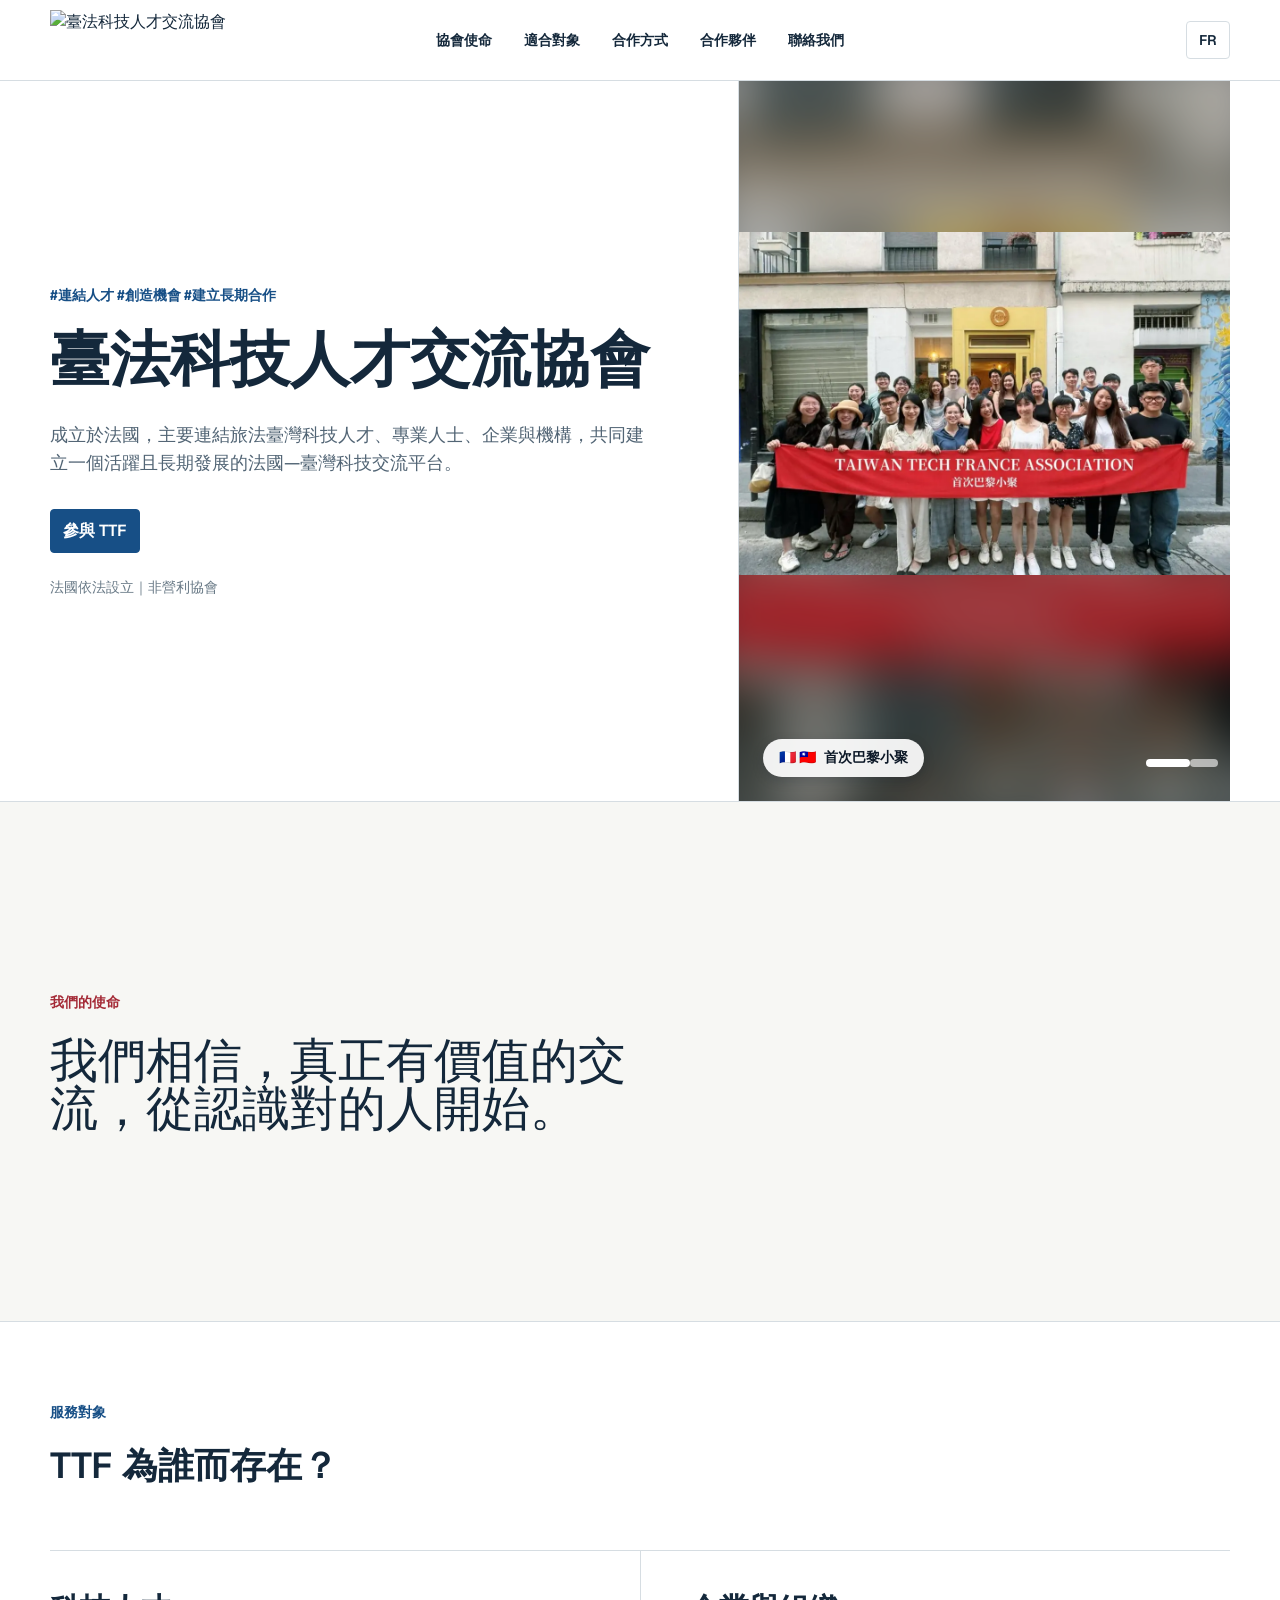
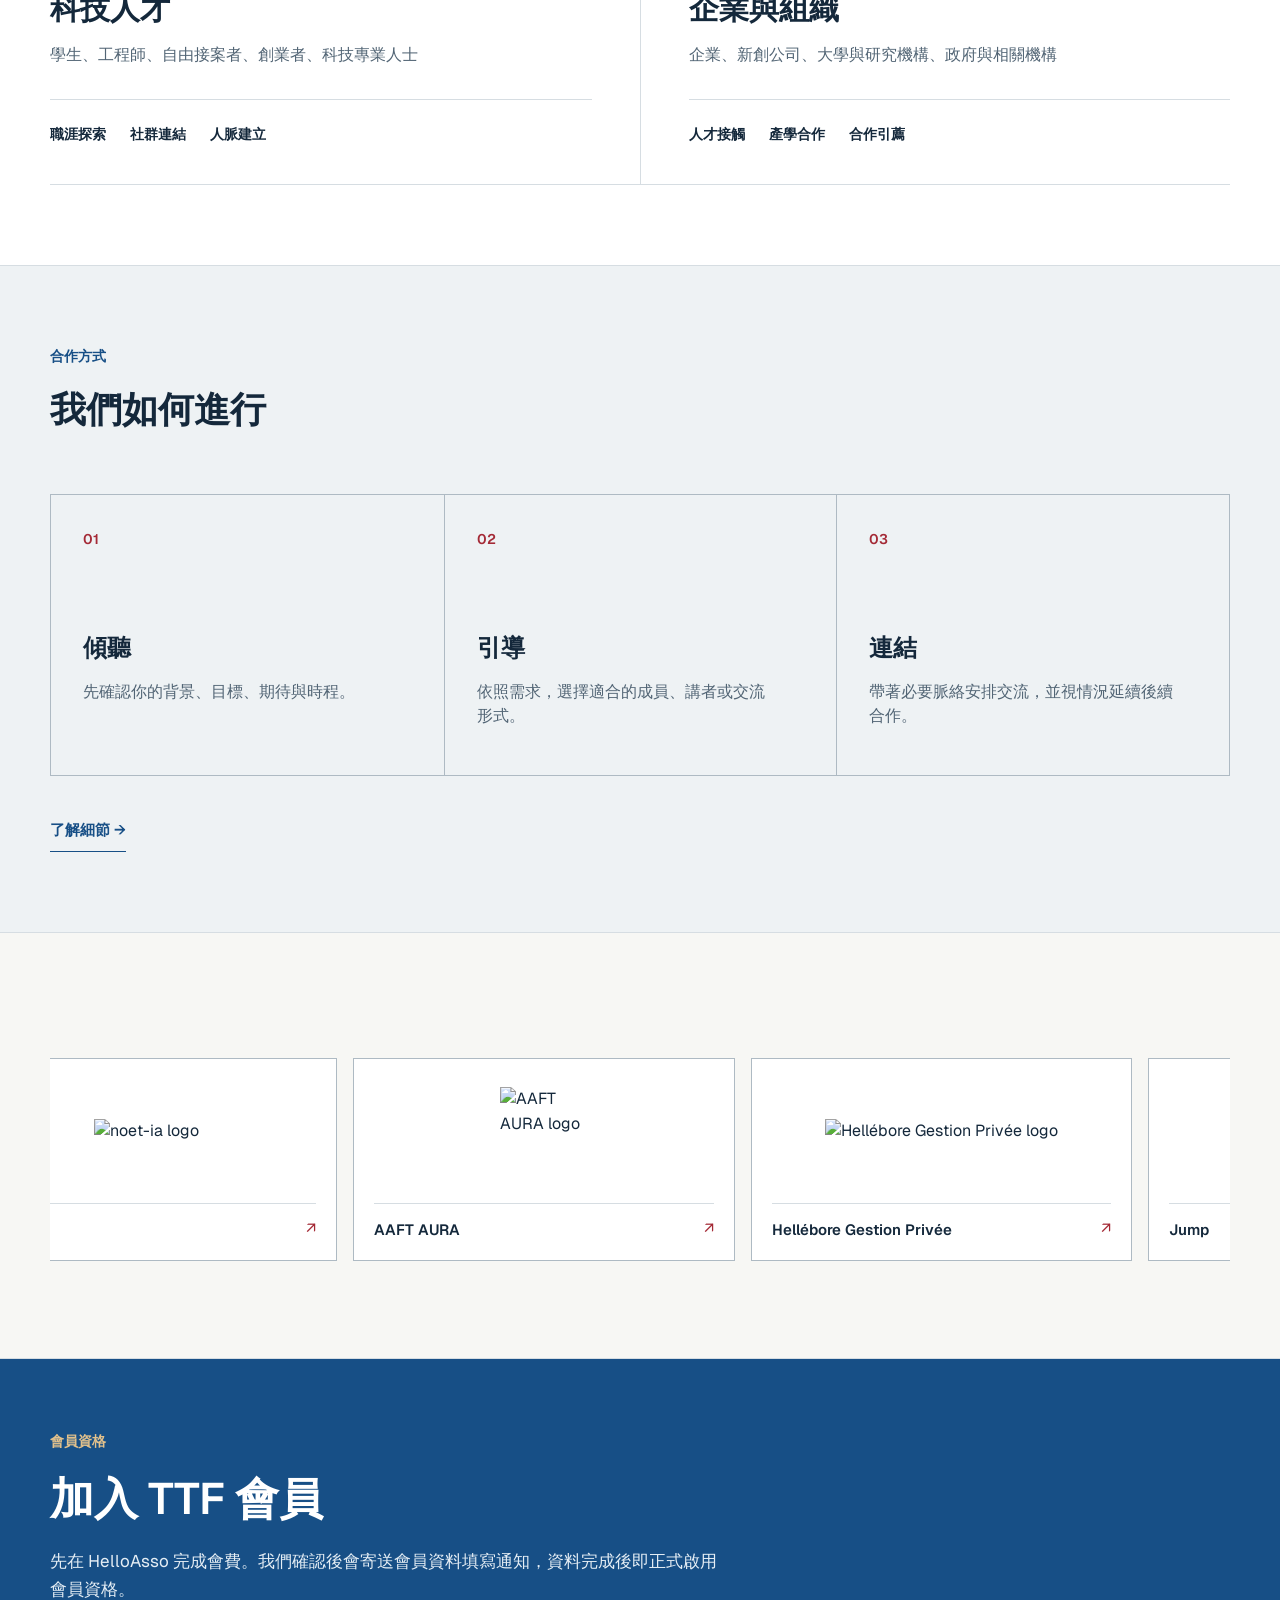
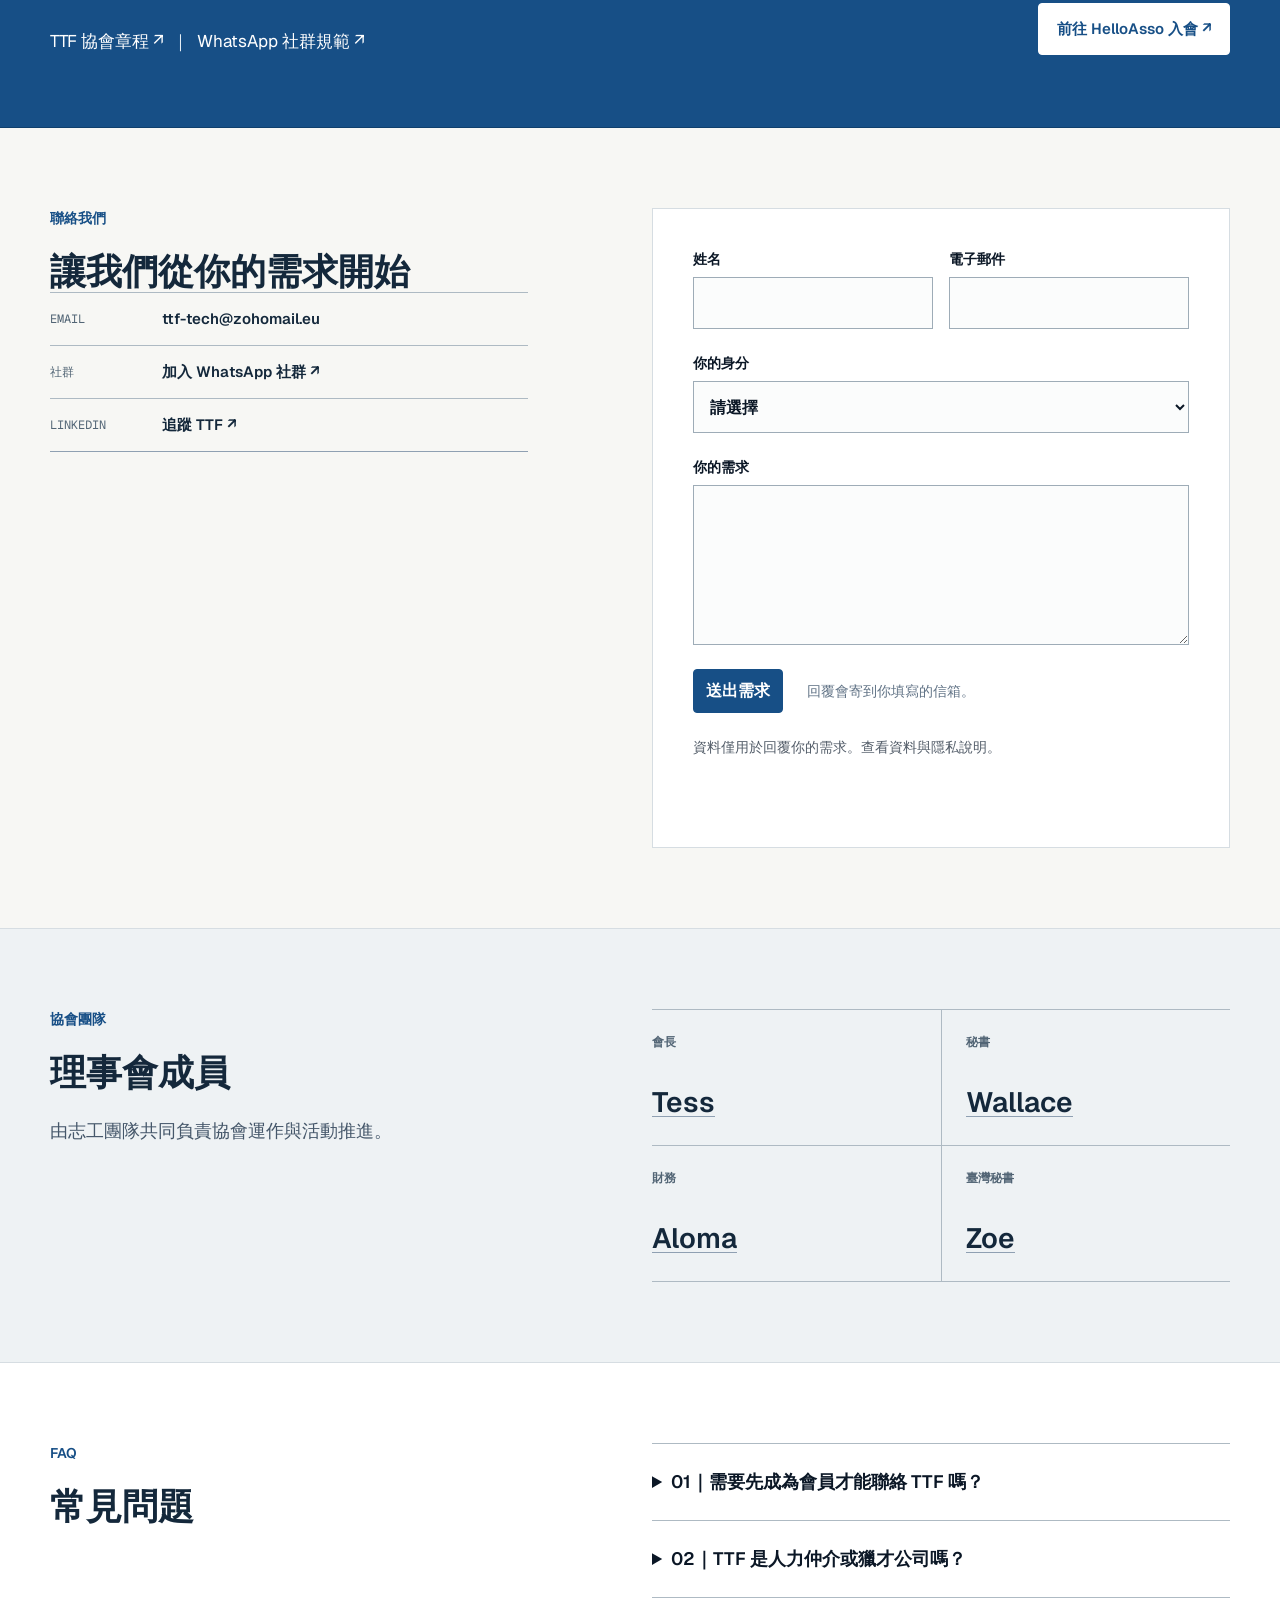
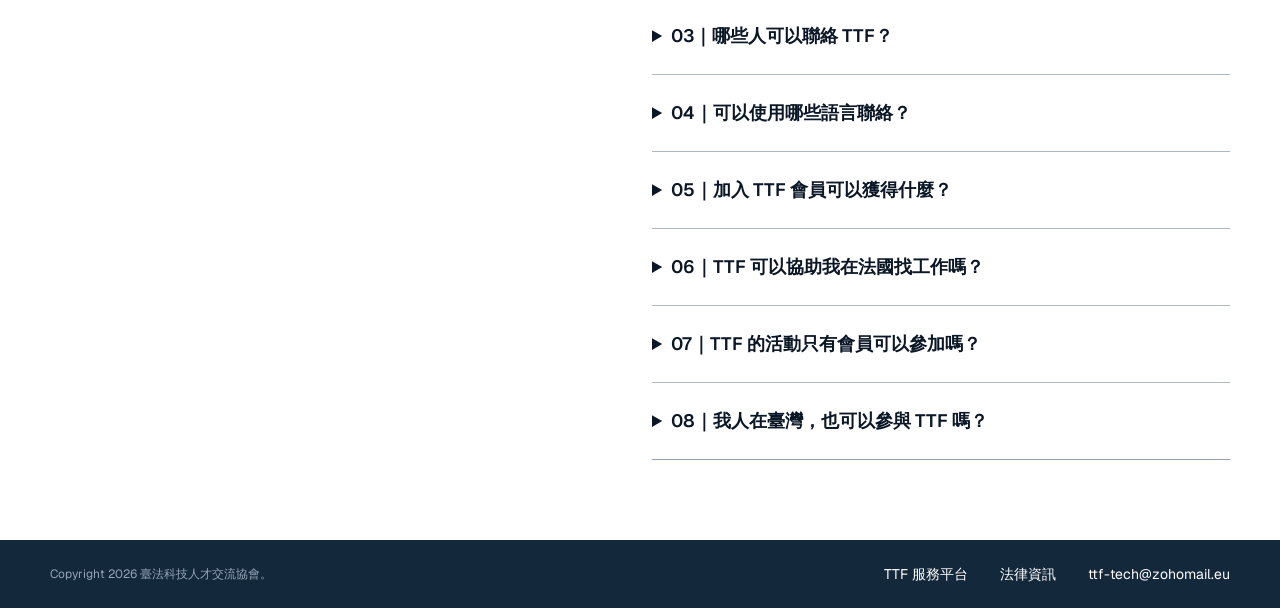
==== index.html @ 8197eb93 "feat-enhancement-UI-partner-new" ====
<!DOCTYPE html>
<html lang="zh-Hant" data-theme="new">
  <head>
    <meta charset="UTF-8" />
    <!-- Google Analytics -->
    <script async src="https://www.googletagmanager.com/gtag/js?id=G-ZTM2QR5VPV"></script>
    <script>
      window.dataLayer = window.dataLayer || [];
      function gtag(){dataLayer.push(arguments);}
      gtag("js", new Date());
      gtag("config", "G-ZTM2QR5VPV", { content_group: "branding-site" });
    </script>
    <meta name="viewport" content="width=device-width, initial-scale=1.0" />
    <script>document.documentElement.classList.add("js");</script>
    <link rel="icon" href="assets/favicon.ico?v=20260802" type="image/x-icon" />
    <title>臺法科技人才交流協會 | 連結人才、創造機會、建立長期合作</title>
    <meta
      name="description"
      content="臺法科技人才交流協會連結旅法臺灣科技人才、專業人士、企業與機構，共同建立長期發展的法國—臺灣科技交流平台。"
    />
    <meta name="robots" content="index, follow" />
    <link rel="canonical" href="https://ttf-tech.github.io/branding-site/" />
    <meta property="og:type" content="website" />
    <meta property="og:title" content="臺法科技人才交流協會" />
    <meta property="og:description" content="連結人才、創造機會、建立長期合作。" />
    <meta property="og:url" content="https://ttf-tech.github.io/branding-site/" />
    <meta property="og:image" content="https://ttf-tech.github.io/branding-site/assets/logo-mark.png" />
    <meta property="og:locale" content="zh_TW" />
    <meta name="twitter:card" content="summary_large_image" />
    <meta name="twitter:title" content="臺法科技人才交流協會" />
    <meta name="twitter:description" content="連結人才、創造機會、建立長期合作。" />
    <meta name="twitter:image" content="https://ttf-tech.github.io/branding-site/assets/logo-mark.png" />
    <link rel="preconnect" href="https://fonts.googleapis.com" />
    <link rel="preconnect" href="https://fonts.gstatic.com" crossorigin />
    <link
      href="https://fonts.googleapis.com/css2?family=Geist:wght@400..600&family=Geist+Mono:wght@400..600&display=swap"
      rel="stylesheet"
    />
    <link rel="stylesheet" href="styles.css?v=20260903-6" />
  </head>
  <body>
    <a class="skip-link" href="#main-content">跳到主要內容</a>

    <header class="journal-header">
        <div class="container journal-nav-shell">
          <a class="journal-brand" href="#accueil" aria-label="臺法科技人才交流協會，回到首頁">
            <img src="assets/logo-zh-horizontal.png" alt="臺法科技人才交流協會" />
          </a>
          <nav id="journal-nav" class="journal-nav" aria-label="主要導覽">
            <a href="#reseau">協會使命</a>
            <a href="#publics-accompagnes">適合對象</a>
            <a href="#methode-association">合作方式</a>
            <a href="#partenaires">合作夥伴</a>
            <a href="#contact">聯絡我們</a>
          </nav>
          <div class="journal-tools">
            <a class="journal-language" href="fr.html" hreflang="fr" aria-label="切換到法文版">FR</a>
            <button class="journal-menu-toggle" type="button" aria-expanded="false" aria-controls="journal-nav" aria-label="開啟選單">
              <span aria-hidden="true"></span><span aria-hidden="true"></span>
            </button>
          </div>
        </div>
      </header>

      <main id="main-content">
        <section id="accueil" class="journal-hero">
          <div class="container journal-hero-grid">
            <div class="journal-hero-copy journal-reveal">
              <p class="journal-kicker">#連結人才 #創造機會 #建立長期合作</p>
              <h1>臺法科技人才交流協會</h1>
              <p class="journal-lead">成立於法國，主要連結旅法臺灣科技人才、專業人士、企業與機構，共同建立一個活躍且長期發展的法國—臺灣科技交流平台。</p>
              <a class="journal-primary" href="#contact">參與 TTF</a>
              <p class="journal-proof">法國依法設立｜非營利協會</p>
            </div>
            <div class="journal-hero-visual journal-hero-visual--photos journal-reveal" role="group" aria-roledescription="carousel" aria-label="臺法科技人才交流協會社群照片" data-hero-carousel>
              <div class="hero-slides">
                <figure class="hero-slide hero-slide--fit is-active" style="--hero-bg: url('assets/photos/ttf-paris-meetup.webp')">
                  <img src="assets/photos/ttf-paris-meetup.webp" alt="臺法科技人才交流協會成員在巴黎街頭手持首次小聚橫幅合影" width="1100" height="768" fetchpriority="high" decoding="async" />
                  <figcaption class="hero-badge"><span aria-hidden="true">🇫🇷 🇹🇼</span>首次巴黎小聚</figcaption>
                </figure>
                <figure class="hero-slide">
                  <img src="assets/photos/ttf-reception.webp" alt="掛滿法國與臺灣旗幟的臺法官方酒會現場" width="1100" height="825" loading="lazy" decoding="async" />
                  <figcaption class="hero-badge"><span aria-hidden="true">🇫🇷 🇹🇼</span>官方酒會交流</figcaption>
                </figure>
              </div>
              <div class="hero-dots"><button type="button" class="hero-dot is-active" aria-label="顯示照片 1" aria-current="true"></button><button type="button" class="hero-dot" aria-label="顯示照片 2" aria-current="false"></button></div>
            </div>
          </div>
        </section>

        <section id="reseau" class="journal-manifesto">
          <div class="container">
            <p class="journal-kicker">我們的使命</p>
            <h2 class="tagline-reveal">我們相信，真正有價值的交流，<br />從認識對的人開始。</h2>
          </div>
        </section>

        <section id="publics-accompagnes" class="journal-pathways">
          <div class="container">
            <div class="journal-section-heading journal-reveal"><p class="journal-kicker">服務對象</p><h2>TTF 為誰而存在？</h2></div>
            <div class="journal-pathway-grid">
              <article class="journal-pathway journal-pathway-talent journal-reveal">
                <h3>科技人才</h3>
                <p>學生、工程師、自由接案者、創業者、科技專業人士</p>
                <ul><li>職涯探索</li><li>社群連結</li><li>人脈建立</li></ul>
              </article>
              <article class="journal-pathway journal-pathway-organisation journal-reveal">
                <h3>企業與組織</h3>
                <p>企業、新創公司、大學與研究機構、政府與相關機構</p>
                <ul><li>人才接觸</li><li>產學合作</li><li>合作引薦</li></ul>
              </article>
            </div>
          </div>
        </section>

        <section id="methode-association" class="journal-process">
          <div class="container">
            <div class="journal-process-title journal-reveal"><p class="journal-kicker">合作方式</p><h2>我們如何進行</h2></div>
            <ol class="journal-process-list">
              <li class="journal-reveal"><span>01</span><h3>傾聽</h3><p>先確認你的背景、目標、期待與時程。</p></li>
              <li class="journal-reveal"><span>02</span><h3>引導</h3><p>依照需求，選擇適合的成員、講者或交流形式。</p></li>
              <li class="journal-reveal"><span>03</span><h3>連結</h3><p>帶著必要脈絡安排交流，並視情況延續後續合作。</p></li>
            </ol>
            <a class="journal-process-action journal-reveal" href="#contact">了解細節 →</a>
          </div>
        </section>

        <section id="partenaires" class="journal-partners" aria-labelledby="partners-title">
          <div class="container">
            <div class="journal-partners-heading journal-reveal">
              <p id="partners-title" class="journal-kicker">合作夥伴</p>
            </div>
            <div class="journal-partners-carousel">
              <div id="partners-carousel" class="journal-partners-viewport" data-partners-carousel tabindex="0" aria-label="合作夥伴列表">
              <ul class="journal-partners-track">
                <li class="journal-partner-card">
                  <a class="journal-partner-link" href="https://noet-ia.com/" target="_blank" rel="noopener noreferrer" aria-label="造訪 noet-ia 官方網站">
                    <span class="journal-partner-mark"><img class="journal-partner-logo" src="assets/partners/noet-logo-2.png" alt="noet-ia logo" loading="lazy" decoding="async" /></span>
                    <span class="journal-partner-footer"><span class="journal-partner-name">noet-ia</span><span class="journal-partner-arrow" aria-hidden="true">↗</span></span>
                  </a>
                </li>
                <li class="journal-partner-card">
                  <a class="journal-partner-link" href="https://www.aaft-aura.org/" target="_blank" rel="noopener noreferrer" aria-label="造訪 AAFT AURA 官方網站">
                    <span class="journal-partner-mark"><img class="journal-partner-logo journal-partner-logo--square" src="assets/partners/aaft-logo-light.png" alt="AAFT AURA logo" loading="lazy" decoding="async" /></span>
                    <span class="journal-partner-footer"><span class="journal-partner-name">AAFT AURA</span><span class="journal-partner-arrow" aria-hidden="true">↗</span></span>
                  </a>
                </li>
                <li class="journal-partner-card">
                  <a class="journal-partner-link" href="https://helleboregestionprivee.fr/" target="_blank" rel="noopener noreferrer" aria-label="造訪 Hellébore Gestion Privée 官方網站">
                    <span class="journal-partner-mark"><img class="journal-partner-logo" src="assets/partners/hellebore-logo.svg" alt="Hellébore Gestion Privée logo" loading="lazy" decoding="async" /></span>
                    <span class="journal-partner-footer"><span class="journal-partner-name">Hellébore Gestion Privée</span><span class="journal-partner-arrow" aria-hidden="true">↗</span></span>
                  </a>
                </li>
                <li class="journal-partner-card">
                  <a class="journal-partner-link" href="https://www.join-jump.com/" target="_blank" rel="noopener noreferrer" aria-label="造訪 Jump 官方網站">
                    <span class="journal-partner-mark"><img class="journal-partner-logo" src="assets/partners/jump-logo.svg" alt="Jump logo" loading="lazy" decoding="async" /></span>
                    <span class="journal-partner-footer"><span class="journal-partner-name">Jump</span><span class="journal-partner-arrow" aria-hidden="true">↗</span></span>
                  </a>
                </li>
                <li class="journal-partner-card">
                  <a class="journal-partner-link" href="https://www.proxiel.com/" target="_blank" rel="noopener noreferrer" aria-label="造訪 Proxiel 官方網站">
                    <span class="journal-partner-mark"><img class="journal-partner-logo" src="assets/partners/proxiel-logo.png" alt="Proxiel logo" loading="lazy" decoding="async" /></span>
                    <span class="journal-partner-footer"><span class="journal-partner-name">Proxiel</span><span class="journal-partner-arrow" aria-hidden="true">↗</span></span>
                  </a>
                </li>
                <li class="journal-partner-card">
                  <a class="journal-partner-link" href="https://slasify.com/" target="_blank" rel="noopener noreferrer" aria-label="造訪 Slasify 官方網站">
                    <span class="journal-partner-mark"><img class="journal-partner-logo" src="assets/partners/Slasify_Logo_Black.png" alt="Slasify logo" loading="lazy" decoding="async" /></span>
                    <span class="journal-partner-footer"><span class="journal-partner-name">Slasify</span><span class="journal-partner-arrow" aria-hidden="true">↗</span></span>
                  </a>
                </li>
                <li class="journal-partner-card">
                  <a class="journal-partner-link" href="https://www.ubune.network/" target="_blank" rel="noopener noreferrer" aria-label="造訪 ubune network 官方網站">
                    <span class="journal-partner-mark"><img class="journal-partner-logo journal-partner-logo--square" src="assets/partners/ubune-logo.svg" alt="ubune network logo" loading="lazy" decoding="async" /></span>
                    <span class="journal-partner-footer"><span class="journal-partner-name">ubune network</span><span class="journal-partner-arrow" aria-hidden="true">↗</span></span>
                  </a>
                </li>
                <li class="journal-partner-card">
                  <a class="journal-partner-link" href="https://www.ovo-agency.com/" target="_blank" rel="noopener noreferrer" aria-label="造訪 OVO Agency 官方網站">
                    <span class="journal-partner-mark journal-partner-mark--dark"><img class="journal-partner-logo" src="assets/partners/ovo-logo.svg" alt="OVO Agency logo" loading="lazy" decoding="async" /></span>
                    <span class="journal-partner-footer"><span class="journal-partner-name">OVO Agency</span><span class="journal-partner-arrow" aria-hidden="true">↗</span></span>
                  </a>
                </li>
                <li class="journal-partner-card">
                  <a class="journal-partner-link" href="https://www.roc-taiwan.org/frprv/index.html" target="_blank" rel="noopener noreferrer" aria-label="造訪 駐普羅旺斯臺北辦事處 官方網站">
                    <span class="journal-partner-mark"><img class="journal-partner-logo journal-partner-logo--square" src="assets/partners/taiwan-en-provence-logo.jpeg" alt="駐普羅旺斯臺北辦事處標誌" loading="lazy" decoding="async" /></span>
                    <span class="journal-partner-footer"><span class="journal-partner-name">駐普羅旺斯臺北辦事處</span><span class="journal-partner-arrow" aria-hidden="true">↗</span></span>
                  </a>
                </li>
              </ul>
              </div>
            </div>
          </div>
        </section>

        <span class="journal-membership-marker" aria-hidden="true"></span>
        <section id="membership" class="journal-membership">
          <div class="container journal-membership-grid">
            <div class="journal-reveal journal-membership-copy">
              <p class="journal-kicker">會員資格</p>
              <h2>加入 TTF 會員</h2>
              <p>先在 HelloAsso 完成會費。我們確認後會寄送會員資料填寫通知，資料完成後即正式啟用會員資格。</p>
              <p class="journal-membership-documents"><a href="assets/20260730%20-%20TTF%20%E5%8D%94%E6%9C%83%E7%AB%A0%E7%A8%8B%20Final%20Version.pdf" target="_blank" rel="noopener" type="application/pdf">TTF 協會章程 ↗</a><span aria-hidden="true">｜</span><a href="assets/20260730%20-%20TTF%20Whtasapp%20%E5%A4%A7%E7%BE%A4%20-%20%E7%AE%A1%E7%90%86%E5%8E%9F%E5%89%87%20Final%20version.pdf" target="_blank" rel="noopener" type="application/pdf">WhatsApp 社群規範 ↗</a></p>
            </div>
            <a class="journal-membership-action journal-reveal" href="https://www.helloasso.com/beta/associations/taiwan-tech-france-association/adhesions/adhesion-officielle-taiwan-tech-france-association" target="_blank" rel="noopener">前往 HelloAsso 入會 ↗</a>
          </div>
        </section>

        <section id="contact" class="journal-contact">
          <div class="container journal-contact-grid">
            <div class="journal-contact-copy journal-reveal">
              <p class="journal-kicker">聯絡我們</p>
              <h2>讓我們從你的需求開始</h2>
              <div class="journal-contact-channels" aria-label="聯絡管道">
                <a href="mailto:ttf-tech@zohomail.eu"><span>Email</span><strong>ttf-tech@zohomail.eu</strong></a>
                <a href="https://chat.whatsapp.com/KHbrXiHLP9D5GdN6rgqlxy" target="_blank" rel="noopener"><span>社群</span><strong>加入 WhatsApp 社群 ↗</strong></a>
                <a href="https://www.linkedin.com/company/taiwan-tech-france-association/" target="_blank" rel="noopener noreferrer"><span>LinkedIn</span><strong>追蹤 TTF ↗</strong></a>
              </div>
            </div>
            <form class="journal-form" action="https://formspree.io/f/meeyyoko" method="POST">
              <input type="hidden" name="_subject" value="TTF 網站需求" />
              <input type="hidden" name="language" value="zh-Hant" />
              <div class="journal-form-row">
                <label>姓名<input type="text" name="name" autocomplete="name" required /></label>
                <label>電子郵件<input type="email" name="email" autocomplete="email" required /></label>
              </div>
              <label>你的身分<select name="audience" required><option value="">請選擇</option><option value="talent">人才</option><option value="organization">企業／組織</option><option value="other">其他</option></select></label>
              <label>你的需求<textarea name="message" rows="5" required></textarea></label>
              <div class="journal-form-actions"><button class="journal-primary" type="submit" data-idle-label="送出需求" data-sending-label="傳送中…">送出需求</button><p>回覆會寄到你填寫的信箱。</p></div>
              <p class="form-note">資料僅用於回覆你的需求。<a href="mentions-legales-zh.html#donnees">查看資料與隱私說明。</a></p>
              <p class="form-feedback" role="status" aria-live="polite" aria-atomic="true"></p>
            </form>
          </div>
        </section>

        <section class="journal-bureau">
          <div class="container journal-bureau-grid">
            <div class="journal-section-heading journal-reveal">
              <p class="journal-kicker">協會團隊</p>
              <h2>理事會成員</h2>
              <p>由志工團隊共同負責協會運作與活動推進。</p>
            </div>
            <dl class="journal-bureau-list journal-reveal">
              <div><dt>會長</dt><dd><a href="https://www.linkedin.com/in/yating-h-a9b1a221/" target="_blank" rel="noopener noreferrer">Tess</a></dd></div>
              <div><dt>秘書</dt><dd><a href="https://www.linkedin.com/in/wallace-lin-7704039b/?locale=en" target="_blank" rel="noopener noreferrer">Wallace</a></dd></div>
              <div><dt>財務</dt><dd><a href="https://www.linkedin.com/in/hsucheng-huang/" target="_blank" rel="noopener noreferrer">Aloma</a></dd></div>
              <div><dt>臺灣秘書</dt><dd><a href="https://www.linkedin.com/in/wanchi-zoe-tsai/" target="_blank" rel="noopener noreferrer">Zoe</a></dd></div>
            </dl>
          </div>
        </section>

        <section class="journal-faq">
          <div class="container journal-faq-grid">
            <div class="journal-section-heading"><p class="journal-kicker">FAQ</p><h2>常見問題</h2></div>
            <div>
              <details><summary>01｜需要先成為會員才能聯絡 TTF 嗎？</summary><p>不需要。無論是否為會員，都歡迎先告訴我們你的需求，我們會協助你找到合適的方向或資源。</p></details>
              <details><summary>02｜TTF 是人力仲介或獵才公司嗎？</summary><p>不是。TTF 是非營利協會，主要提供經驗交流、資源分享與初步引介，協助人才與組織建立合適的專業連結。</p></details>
              <details><summary>03｜哪些人可以聯絡 TTF？</summary><p>學生、畢業生、科技專業人士、企業、學校、研究機構及合作夥伴，都歡迎與我們聯繫。</p></details>
              <details><summary>04｜可以使用哪些語言聯絡？</summary><p>可以使用繁體中文、法文或英文與我們聯絡，我們會依實際情況以合適的語言回覆。</p></details>
              <details><summary>05｜加入 TTF 會員可以獲得什麼？</summary><p>會員可以參與協會活動、認識不同領域的專業人士，並透過 TTF 的社群與交流機會拓展在法國與臺灣的專業連結。</p></details>
              <details><summary>06｜TTF 可以協助我在法國找工作嗎？</summary><p>TTF 不提供職缺媒合或就業保證，但可以透過經驗分享、社群交流與適當引介，協助你更了解法國職場與科技產業環境。</p></details>
              <details><summary>07｜TTF 的活動只有會員可以參加嗎？</summary><p>依活動性質而定。部分活動開放所有人參與，部分活動則可能提供會員優先或限定名額，請以各活動公告為準。</p></details>
              <details><summary>08｜我人在臺灣，也可以參與 TTF 嗎？</summary><p>可以。TTF 致力於建立法國與臺灣之間的專業連結，無論你目前在法國或臺灣，都可以與我們聯繫。</p></details>
            </div>
          </div>
        </section>
      </main>

      <footer class="journal-footer">
        <div class="container journal-footer-row">
          <p class="journal-copyright">Copyright <span data-current-year></span> 臺法科技人才交流協會。</p>
          <nav class="journal-footer-links" aria-label="頁尾連結">
            <a href="https://ttf-tech.github.io/" target="_blank" rel="noopener noreferrer">TTF 服務平台</a>
            <a href="mentions-legales-zh.html">法律資訊</a>
            <a href="mailto:ttf-tech@zohomail.eu">ttf-tech@zohomail.eu</a>
          </nav>
        </div>
      </footer>
    <script src="script.js?v=20260903-6"></script>
  </body>
</html>
---- styles.css ----
:root {
  --surface: #ffffff;
  --surface-secondary: #f5f8fc;
  --surface-accent: #eef5ff;
  --surface-contrast: #050505;
  --text: #111111;
  --text-secondary: #575f6b;
  --text-on-contrast: #ffffff;
  --text-on-contrast-secondary: #b5b5b5;
  --border-subtle: #e9edf2;
  --border-default: #cfd7e3;
  --border-strong: #8f8f8f;
  --focus: #0b428f;
  --blue: #0b428f;
  --accent: #0b428f;
  --blue-soft: rgba(11, 66, 143, 0.1);
  --success: #1f7a4d;
  --danger: #b42318;
  --radius: 8px;
  --container: 1180px;
  --space-1: 0.25rem;
  --space-2: 0.5rem;
  --space-3: 0.75rem;
  --space-4: 1rem;
  --space-5: 1.25rem;
  --space-6: 1.5rem;
  --space-8: 2rem;
  --space-10: 2.5rem;
  --space-12: 3rem;
  --space-16: 4rem;
}

*,
*::before,
*::after {
  box-sizing: border-box;
}

html {
  scroll-behavior: smooth;
}

body {
  margin: 0;
  min-width: 0;
  font-family:
    "Geist",
    "Noto Sans TC",
    "Microsoft JhengHei",
    "PingFang TC",
    Arial,
    sans-serif;
  color: var(--text);
  background: var(--surface);
  line-height: 1.55;
}

a {
  color: inherit;
  text-decoration: none;
}

button,
input,
select,
textarea {
  font: inherit;
}

img {
  display: block;
  max-width: 100%;
}

.skip-link {
  position: absolute;
  left: var(--space-4);
  top: -3rem;
  z-index: 200;
  border: 1px solid var(--text);
  border-radius: var(--radius);
  background: var(--surface);
  color: var(--text);
  padding: var(--space-2) var(--space-3);
}

.skip-link:focus {
  top: var(--space-4);
}

.container {
  width: min(var(--container), calc(100% - 2rem));
  margin: 0 auto;
}

.site-header {
  position: sticky;
  top: 0;
  z-index: 100;
  background: rgba(255, 255, 255, 0.96);
  box-shadow: 0 1px 0 rgba(11, 66, 143, 0.08);
}

.masthead {
  display: grid;
  grid-template-columns: minmax(180px, 320px) 1fr auto;
  align-items: center;
  gap: var(--space-8);
  min-height: 80px;
  border-bottom: 1px solid var(--border-subtle);
}

.brand {
  display: inline-flex;
  align-items: center;
  width: max-content;
  max-width: 100%;
}

.brand-logo {
  width: min(286px, 100%);
  min-height: 60px;
  max-height: 60px;
  object-fit: contain;
  object-position: left center;
}

.brand-logo-zh {
  width: min(312px, 100%);
}

.site-nav {
  display: flex;
  grid-column: 2;
  grid-row: 1;
  justify-content: flex-end;
  align-items: center;
  gap: var(--space-1);
  color: var(--text-secondary);
  font-size: 0.875rem;
  font-weight: 500;
}

.site-nav a {
  border-radius: var(--radius);
  padding: var(--space-2) var(--space-3);
}

.site-nav a:hover,
.site-nav a:focus-visible {
  color: var(--blue);
  background: var(--blue-soft);
}

.nav-cta {
  margin-left: var(--space-2);
  border: 1px solid var(--blue);
  color: var(--blue);
}

.language-link {
  display: inline-flex;
  grid-column: 3;
  grid-row: 1;
  align-items: center;
  justify-content: center;
  gap: var(--space-1);
  min-height: 44px;
  border-left: 1px solid var(--border-default);
  padding-left: var(--space-4);
  color: var(--blue);
  font-size: 0.8125rem;
  font-weight: 600;
  white-space: nowrap;
}

.language-link:hover,
.language-link:focus-visible {
  color: var(--text);
}

.language-current {
  color: var(--text-secondary);
  font-weight: 500;
}

.language-divider {
  color: var(--border-strong);
}

.nav-toggle {
  display: none;
  justify-self: end;
  border: 1px solid var(--border-default);
  border-radius: var(--radius);
  background: var(--surface);
  color: var(--text);
  padding: var(--space-2) var(--space-3);
  font-weight: 600;
}

.nav-toggle:active,
.language-link:active {
  transform: translateY(1px);
}

.opening,
.section {
  padding: var(--space-16) 0;
}

.opening {
  border-bottom: 1px solid var(--border-subtle);
  background:
    linear-gradient(90deg, rgba(11, 66, 143, 0.045) 0 1px, transparent 1px 100%) 0 0 / 88px 88px,
    var(--surface-accent);
}

.opening-grid,
.section-grid,
.contact-grid {
  display: grid;
  grid-template-columns: repeat(12, minmax(0, 1fr));
  gap: var(--space-8);
  align-items: start;
}

.opening-statement {
  grid-column: 1 / span 7;
  position: relative;
  min-height: 25rem;
  padding-bottom: var(--space-16);
}

.opening-mark {
  position: absolute;
  right: 0;
  bottom: 0;
  width: min(20rem, 42vw);
  max-height: 20rem;
  object-fit: contain;
  object-position: left bottom;
  opacity: 0.16;
  filter: grayscale(1);
}

.opening-proof {
  grid-column: 9 / span 4;
  min-width: 0;
}

.context {
  margin: 0 0 var(--space-4);
  color: var(--text-secondary);
  font-size: 0.875rem;
}

h1,
h2,
h3 {
  margin-top: 0;
  color: var(--text);
  font-weight: 600;
  letter-spacing: 0;
}

h1 {
  max-width: 12ch;
  margin-bottom: 0;
  font-size: clamp(3.1rem, 7vw, 6.6rem);
  line-height: 0.95;
}

h2 {
  margin-bottom: 0;
  font-size: clamp(2rem, 4vw, 3.7rem);
  line-height: 1;
}

h3 {
  margin-bottom: var(--space-2);
  font-size: 1.05rem;
  line-height: 1.25;
}

p {
  margin-top: 0;
  color: var(--text-secondary);
}

.opening-proof > p,
.reading p,
.contact-grid > div > p {
  max-width: 64ch;
  font-size: 1.05rem;
}

.evidence-list {
  margin: var(--space-8) 0 0;
  border-top: 1px solid var(--border-default);
}

.evidence-list div {
  display: grid;
  grid-template-columns: 7rem 1fr;
  gap: var(--space-4);
  border-bottom: 1px solid var(--border-subtle);
  border-left: 3px solid transparent;
  padding: var(--space-4) 0;
  padding-left: var(--space-4);
}

.evidence-list div:nth-child(1) {
  border-left-color: var(--accent);
}

.evidence-list div:nth-child(2) {
  border-left-color: var(--accent);
}

.evidence-list div:nth-child(3) {
  border-left-color: var(--accent);
}

.evidence-list dt {
  color: var(--text);
  font-weight: 600;
}

.evidence-list dd {
  margin: 0;
  color: var(--text-secondary);
}

.opening-actions,
.form-actions,
.form-row {
  display: flex;
  flex-wrap: wrap;
  gap: var(--space-3);
}

.opening-actions {
  margin-top: var(--space-8);
}

.button {
  display: inline-flex;
  align-items: center;
  justify-content: center;
  min-height: 44px;
  border: 1px solid var(--text);
  border-radius: var(--radius);
  padding: var(--space-2) var(--space-4);
  font-weight: 500;
  transition:
    background-color 0.15s ease,
    color 0.15s ease,
    border-color 0.15s ease,
    transform 0.15s ease;
}

.button-primary {
  border-color: var(--accent);
  background: var(--accent);
  color: var(--surface);
}

.button-primary:hover,
.button-primary:focus-visible {
  background: #083775;
  border-color: #083775;
  transform: translateY(-1px);
}

.button-secondary {
  background: var(--surface);
  color: var(--accent);
  border-color: var(--border-default);
}

.button-secondary:hover,
.button-secondary:focus-visible {
  background: var(--blue-soft);
  border-color: rgba(11, 66, 143, 0.28);
}

.section {
  border-bottom: 1px solid var(--border-subtle);
}

.section-grid > div:first-child {
  grid-column: 1 / span 5;
}

.section-grid > .reading,
.section-grid > .method-list {
  grid-column: 7 / span 6;
}

.section-intro {
  max-width: 760px;
  margin-bottom: var(--space-10);
}

.section-contrast {
  background: var(--surface-secondary);
}

.comparison {
  display: grid;
  grid-template-columns: repeat(2, minmax(0, 1fr));
  border-top: 1px solid var(--border-default);
}

.comparison article {
  border-top: 3px solid var(--accent);
  padding: var(--space-6) var(--space-6) 0 0;
}

.comparison article + article {
  border-left: 1px solid var(--border-default);
  padding-left: var(--space-6);
}

.comparison p {
  max-width: 52ch;
}

.comparison ul,
.method-list,
.contact-checklist {
  margin: var(--space-5) 0 0;
  padding: 0;
  list-style: none;
}

.comparison li,
.contact-checklist li {
  position: relative;
  margin-top: var(--space-3);
  padding-left: var(--space-4);
  color: var(--text-secondary);
}

.comparison li::before,
.contact-checklist li::before {
  content: "";
  position: absolute;
  left: 0;
  top: 0.72em;
  width: 0.35rem;
  height: 0.35rem;
  background: var(--accent);
}

.method-list {
  border-top: 1px solid var(--border-default);
}

.method-list li {
  display: grid;
  grid-template-columns: 4rem 1fr;
  gap: var(--space-5);
  border-bottom: 1px solid var(--border-subtle);
  padding: var(--space-5) 0;
}

.method-list span {
  color: var(--accent);
  font-family: "Geist Mono", monospace;
  font-size: 0.875rem;
  font-weight: 600;
}

.method-list p {
  margin-bottom: 0;
}

.table-wrap {
  width: 100%;
  overflow-x: auto;
}

table {
  width: 100%;
  border-collapse: collapse;
  table-layout: fixed;
}

caption {
  caption-side: bottom;
  padding-top: var(--space-3);
  color: var(--text-secondary);
  font-size: 0.875rem;
  text-align: left;
}

th,
td {
  border-bottom: 1px solid var(--border-subtle);
  padding: var(--space-4) var(--space-3) var(--space-4) 0;
  text-align: left;
  vertical-align: top;
}

th {
  border-bottom-color: var(--border-default);
  color: var(--text);
  font-weight: 600;
}

td {
  color: var(--text-secondary);
}

td:first-child {
  color: var(--text);
  font-weight: 500;
}

.section-contact {
  background: var(--surface-accent);
}

.contact-grid > div:first-child {
  grid-column: 1 / span 5;
}

.join-form {
  grid-column: 7 / span 6;
  display: grid;
  width: 100%;
  gap: var(--space-4);
  min-width: 0;
  border-top: 3px solid var(--accent);
  padding-top: var(--space-6);
}

.join-form label {
  display: grid;
  flex: 1 1 220px;
  gap: var(--space-2);
  color: var(--text);
  font-weight: 500;
}

.join-form input,
.join-form select,
.join-form textarea {
  display: block;
  width: 100%;
  max-width: 100%;
  min-width: 0;
  border: 1px solid var(--border-default);
  border-radius: var(--radius);
  background: var(--surface);
  color: var(--text);
  font-size: 1rem;
  padding: 0.78rem 0.85rem;
}

.join-form input,
.join-form select {
  min-height: 44px;
}

.join-form textarea {
  min-height: 8.5rem;
  resize: vertical;
}

.form-honeypot {
  position: absolute;
  left: -10000px;
  width: 1px;
  height: 1px;
  overflow: hidden;
}

.join-form input:focus-visible,
.join-form select:focus-visible,
.join-form textarea:focus-visible,
.nav-toggle:focus-visible,
.site-nav a:focus-visible,
.language-link:focus-visible,
.footer-links a:focus-visible,
.footer-contact:focus-visible,
.button:focus-visible {
  border-color: var(--blue);
  outline: 3px solid rgba(11, 66, 143, 0.22);
  outline-offset: 3px;
}

.form-note,
.form-feedback {
  margin: 0;
  color: var(--text-secondary);
  font-size: 0.875rem;
}

.form-feedback {
  min-height: 1.5rem;
  font-weight: 600;
}

.form-feedback:empty {
  visibility: hidden;
}

.form-feedback.is-success {
  color: var(--success);
}

.form-feedback.is-error {
  color: var(--danger);
}

.join-form .button:disabled {
  cursor: wait;
  opacity: 0.68;
  transform: none;
}

.site-footer {
  padding: var(--space-10) 0 var(--space-6);
  background: var(--surface);
  border-top: 4px solid var(--accent);
}

.footer-shell {
  display: grid;
  grid-template-columns: minmax(220px, 0.75fr) minmax(0, 1.25fr);
  align-items: start;
  gap: var(--space-12);
}

.footer-brand {
  display: inline-flex;
  width: max-content;
  max-width: 100%;
}

.footer-logo {
  width: min(260px, 54vw);
  min-height: 60px;
  max-height: 64px;
  object-fit: contain;
  object-position: left center;
}

.footer-nav {
  display: grid;
  grid-template-columns: minmax(260px, 1.2fr) minmax(220px, 0.8fr);
  gap: var(--space-8);
  width: 100%;
}

.footer-group {
  min-width: 0;
}

.footer-heading {
  margin: 0 0 var(--space-2);
  color: var(--text);
  font-size: 0.8125rem;
  font-weight: 600;
}

.footer-links {
  display: grid;
  margin: 0;
  padding: 0;
  list-style: none;
  color: var(--text-secondary);
  font-size: 0.875rem;
}

.footer-links li {
  border-top: 1px solid var(--border-subtle);
}

.footer-links li:last-child {
  border-bottom: 1px solid var(--border-subtle);
}

.footer-links a,
.footer-contact {
  display: flex;
  align-items: center;
  min-height: 44px;
  padding: var(--space-2) 0;
  color: var(--text-secondary);
  overflow-wrap: anywhere;
}

.footer-contact {
  border-top: 1px solid var(--border-subtle);
  border-bottom: 1px solid var(--border-subtle);
  font-size: 0.875rem;
}

.footer-links a:hover,
.footer-links a:focus-visible,
.footer-contact:hover,
.footer-contact:focus-visible {
  color: var(--text);
}

.footer-bottom {
  width: min(var(--container), calc(100% - 2rem));
  margin: var(--space-8) auto 0;
  border-top: 1px solid var(--border-subtle);
  padding-top: var(--space-4);
  color: var(--text-secondary);
  font-size: 0.875rem;
}

.legal-main {
  padding: var(--space-16) 0;
  border-bottom: 1px solid var(--border-subtle);
}

.legal-card {
  max-width: 880px;
  margin: 0 auto;
}

.legal-card h1 {
  max-width: none;
  margin-bottom: var(--space-8);
  font-size: clamp(2.6rem, 7vw, 5.5rem);
}

.legal-card section {
  border-top: 1px solid var(--border-default);
  padding-top: var(--space-6);
}

.legal-card section + section {
  margin-top: var(--space-8);
}

@media (max-width: 1080px) {
  .masthead {
    grid-template-columns: minmax(150px, 260px) 1fr auto;
    gap: var(--space-4);
  }

  .brand-logo,
  .brand-logo-zh {
    width: min(240px, 100%);
  }

  .site-nav {
    font-size: 0.82rem;
  }

  .site-nav a {
    padding-inline: var(--space-2);
  }
}

@media (max-width: 900px) {
  .masthead {
    grid-template-columns: minmax(0, 1fr) auto auto;
    gap: var(--space-2);
    min-height: 80px;
  }

  .brand-logo,
  .brand-logo-zh {
    width: min(220px, 50vw);
    min-height: 60px;
    max-height: 60px;
  }

  .nav-toggle {
    display: inline-flex;
    grid-column: 3;
    grid-row: 1;
  }

  .language-link {
    grid-column: 2;
    grid-row: 1;
    min-width: 62px;
    border-left: 0;
    padding: var(--space-2);
  }

  .site-nav {
    position: absolute;
    top: 80px;
    left: 1rem;
    right: 1rem;
    display: none;
    flex-direction: column;
    align-items: stretch;
    gap: var(--space-1);
    border: 1px solid var(--border-default);
    border-radius: var(--radius);
    background: var(--surface);
    padding: var(--space-3);
  }

  .site-nav.is-open {
    display: flex;
  }

  .site-nav a {
    padding: var(--space-3);
  }

  .nav-cta {
    margin-left: 0;
  }

  .opening-grid,
  .section-grid,
  .contact-grid {
    grid-template-columns: 1fr;
  }

  .opening-statement,
  .opening-proof,
  .section-grid > div:first-child,
  .section-grid > .reading,
  .section-grid > .method-list,
  .contact-grid > div:first-child,
  .join-form {
    grid-column: auto;
  }

  .opening-statement {
    min-height: 0;
    padding-bottom: 0;
  }

  .opening-mark {
    position: static;
    width: min(12rem, 46vw);
    margin-top: var(--space-8);
  }

  h1 {
    max-width: 13ch;
  }

  .comparison {
    grid-template-columns: 1fr;
  }

  .comparison article {
    padding-right: 0;
  }

  .comparison article + article {
    border-left: 0;
    border-top: 1px solid var(--border-default);
    margin-top: var(--space-6);
    padding-left: 0;
    padding-top: var(--space-6);
  }

  .footer-shell {
    grid-template-columns: 1fr;
    gap: var(--space-8);
  }

  .footer-nav {
    grid-template-columns: repeat(2, minmax(0, 1fr));
  }
}

@media (max-width: 640px) {
  .opening,
  .section {
    padding: var(--space-12) 0;
  }

  .container {
    width: min(var(--container), calc(100% - 1.25rem));
  }

  h1 {
    max-width: none;
    font-size: clamp(2.8rem, 14vw, 4.5rem);
  }

  h2 {
    font-size: clamp(2rem, 10vw, 3rem);
  }

  .evidence-list div,
  .method-list li {
    grid-template-columns: 1fr;
    gap: var(--space-2);
  }

  .form-row,
  .form-actions {
    flex-direction: column;
    align-items: stretch;
  }

  .join-form {
    gap: var(--space-3);
  }

  .join-form label {
    flex: 0 1 auto;
  }

  .footer-nav {
    grid-template-columns: 1fr;
    gap: var(--space-6);
  }

  .footer-logo {
    width: min(240px, 100%);
  }

  .button,
  .opening-actions a,
  .form-actions .button {
    width: 100%;
  }

  th,
  td {
    min-width: 12rem;
  }
}

@media (max-width: 340px) {
  .language-link {
    min-width: 44px;
  }

  .language-current,
  .language-divider {
    display: none;
  }
}

@media (prefers-reduced-motion: reduce) {
  html {
    scroll-behavior: auto;
  }

  .button {
    transition: none;
  }
}

/* Current journal experience. */

html[data-theme="new"] body {
  background: #f8fafc;
  color: #0b1726;
}

html[data-theme="new"] .journal-header {
  position: sticky;
  top: 0;
  z-index: 110;
  border-bottom: 1px solid #cdd7e2;
  background: rgba(255, 255, 255, 0.96);
}

html[data-theme="new"] .journal-nav-shell {
  display: grid;
  grid-template-columns: minmax(220px, 1fr) auto minmax(120px, 1fr);
  align-items: center;
  min-height: 80px;
  gap: 32px;
}

html[data-theme="new"] .journal-brand {
  justify-self: start;
  display: flex;
  align-items: center;
  min-width: 0;
}

html[data-theme="new"] .journal-brand img {
  display: block;
  width: auto;
  height: 60px;
  object-fit: contain;
}

html[data-theme="new"] .journal-nav {
  display: flex;
  align-items: center;
  gap: 32px;
}

html[data-theme="new"] .journal-nav a,
html[data-theme="new"] .journal-language {
  color: #0b1726;
  font-size: 0.875rem;
  line-height: 1.25rem;
  font-weight: 600;
  text-decoration: none;
  transition:
    color 700ms var(--motion-ease),
    transform 700ms var(--motion-ease);
}

html[data-theme="new"] .journal-nav a:hover,
html[data-theme="new"] .journal-language:hover {
  color: #0b428f;
  transform: translateY(-2px);
}

html[data-theme="new"] .journal-nav a:active,
html[data-theme="new"] .journal-language:active {
  transform: translateY(1px);
}

html[data-theme="new"] .journal-tools {
  justify-self: end;
  display: flex;
  align-items: center;
  gap: 16px;
}

html[data-theme="new"] .journal-language {
  min-width: 40px;
  padding: 8px 12px;
  border: 1px solid #cdd7e2;
  border-radius: 4px;
  text-align: center;
}

html[data-theme="new"] .journal-menu-toggle {
  display: none;
}

html[data-theme="new"] .journal-hero {
  position: relative;
  overflow: hidden;
  min-height: calc(100svh - 124px);
  border-bottom: 1px solid #0b1726;
  background: #f8fafc;
}

html[data-theme="new"] .journal-hero-grid {
  display: grid;
  grid-template-columns: repeat(12, minmax(0, 1fr));
  min-height: calc(100svh - 124px);
}

html[data-theme="new"] .journal-hero-copy {
  grid-column: 1 / span 7;
  align-self: center;
  padding: 80px 64px 80px 0;
}

html[data-theme="new"] .journal-kicker {
  margin: 0 0 24px;
  color: #0b428f;
  font-size: 0.875rem;
  line-height: 1.25rem;
  font-weight: 600;
}

html[data-theme="new"] .journal-hero h1 {
  max-width: 680px;
  margin: 0;
  background: linear-gradient(90deg, #000000, #666666);
  background-clip: text;
  color: transparent;
  font-size: 4.5rem;
  line-height: 1;
  font-weight: 600;
  text-wrap: balance;
}

html[data-theme="new"] .journal-lead {
  max-width: 620px;
  margin: 32px 0 0;
  color: #45576a;
  font-size: 1.25rem;
  line-height: 1.75rem;
  text-wrap: pretty;
}

html[data-theme="new"] .journal-primary {
  display: inline-flex;
  align-items: center;
  justify-content: center;
  min-height: 44px;
  margin-top: 32px;
  border: 1px solid #0b428f;
  border-radius: 4px;
  background: #0b428f;
  color: #ffffff;
  padding: 8px 12px;
  font: inherit;
  font-size: 1rem;
  line-height: 1.5rem;
  font-weight: 600;
  text-decoration: none;
  cursor: pointer;
  transition:
    background-color 700ms var(--motion-ease),
    border-color 700ms var(--motion-ease),
    transform 700ms var(--motion-ease);
}

html[data-theme="new"] .journal-primary:hover {
  border-color: #0b1726;
  background: #0b1726;
  transform: translateY(-2px);
}

html[data-theme="new"] .journal-primary:active {
  transform: scale(0.98);
}

html[data-theme="new"] .journal-primary:disabled {
  border-color: #8290a0;
  background: #8290a0;
  cursor: wait;
}

html[data-theme="new"] .journal-proof {
  max-width: 480px;
  margin: 24px 0 0;
  color: #617386;
  font-size: 0.875rem;
  line-height: 1.25rem;
}

html[data-theme="new"] .journal-hero-visual {
  grid-column: 8 / span 5;
  display: grid;
  grid-template-rows: auto 1fr auto;
  min-height: 100%;
  border-left: 1px solid #0b1726;
  background: #0b428f;
}

html[data-theme="new"] .journal-axis,
html[data-theme="new"] .journal-index {
  display: flex;
  align-items: center;
  justify-content: space-between;
  color: #ffffff;
  padding: 24px 32px;
  font-size: 0.75rem;
  line-height: 1rem;
  font-weight: 600;
}

html[data-theme="new"] .journal-axis {
  border-bottom: 1px solid rgba(255, 255, 255, 0.4);
}

html[data-theme="new"] .journal-symbol {
  display: grid;
  place-items: center;
  margin: 48px 32px;
  background: #ffffff;
  padding: 32px;
  transform: translateX(-48px);
}

html[data-theme="new"] .journal-symbol img {
  display: block;
  width: min(100%, 360px);
  height: auto;
  object-fit: contain;
}

html[data-theme="new"] .journal-index {
  gap: 16px;
  border-top: 1px solid rgba(255, 255, 255, 0.4);
  background: #b51f31;
}

html[data-theme="new"] .journal-manifesto {
  min-height: 720px;
  display: flex;
  align-items: center;
  background: #111111;
  color: #ffffff;
  padding: 96px 0;
}

html[data-theme="new"] .journal-manifesto .journal-kicker {
  color: #d5b174;
}

html[data-theme="new"] .journal-manifesto h2 {
  max-width: 980px;
  margin: 0;
  font-size: 3.75rem;
  line-height: 1;
  font-weight: 500;
  text-wrap: balance;
}

html[data-theme="new"] .journal-manifesto .tagline-word {
  color: rgba(255, 255, 255, 0.3);
  transition: color 800ms var(--motion-ease);
  transition-delay: calc(var(--word-index) * 45ms);
}

html[data-theme="new"] .journal-manifesto .tagline-word.is-active {
  color: #ffffff;
}

html[data-theme="new"] .journal-pathways,
html[data-theme="new"] .journal-fieldwork,
html[data-theme="new"] .journal-process,
html[data-theme="new"] .journal-resources,
html[data-theme="new"] .journal-contact,
html[data-theme="new"] .journal-faq {
  padding: 96px 0;
}

html[data-theme="new"] .journal-section-heading {
  max-width: 680px;
}

html[data-theme="new"] .journal-section-heading h2,
html[data-theme="new"] .journal-process-title h2,
html[data-theme="new"] .journal-contact-copy h2 {
  margin: 0;
  color: #0b1726;
  font-size: 3rem;
  line-height: 1;
  font-weight: 600;
  text-wrap: balance;
}

html[data-theme="new"] .journal-section-heading > p:last-child {
  margin: 24px 0 0;
  color: #45576a;
  font-size: 1.125rem;
  line-height: 1.75rem;
}

html[data-theme="new"] .journal-pathways {
  background: #ffffff;
}

html[data-theme="new"] .journal-pathway-grid {
  display: grid;
  grid-template-columns: 5fr 7fr;
  align-items: end;
  gap: 0;
  margin-top: 64px;
}

html[data-theme="new"] .journal-pathway {
  min-height: 400px;
  display: flex;
  flex-direction: column;
  justify-content: space-between;
  padding: 40px;
}

html[data-theme="new"] .journal-pathway-talent {
  background: #b51f31;
  color: #ffffff;
}

html[data-theme="new"] .journal-pathway-organisation {
  min-height: 480px;
  background: #e9f0f7;
  color: #0b1726;
}

html[data-theme="new"] .journal-pathway-label {
  margin: 0 0 48px;
  color: inherit;
  font-size: 0.875rem;
  line-height: 1.25rem;
  font-weight: 600;
}

html[data-theme="new"] .journal-pathway h3 {
  max-width: 520px;
  margin: auto 0 24px;
  font-size: 2.25rem;
  line-height: 2.5rem;
  font-weight: 600;
  color: inherit;
}

html[data-theme="new"] .journal-pathway > p:not(.journal-pathway-label) {
  max-width: 520px;
  margin: 0;
  font-size: 1.125rem;
  line-height: 1.75rem;
  color: inherit;
}

html[data-theme="new"] .journal-pathway ul {
  display: flex;
  flex-wrap: wrap;
  gap: 8px 24px;
  margin: 40px 0 0;
  padding: 24px 0 0;
  border-top: 1px solid currentColor;
  list-style: none;
}

html[data-theme="new"] .journal-pathway li {
  font-size: 0.875rem;
  line-height: 1.25rem;
  font-weight: 600;
}

html[data-theme="new"] .journal-fieldwork {
  background: #eef3f7;
}

html[data-theme="new"] .journal-fieldwork-grid {
  display: grid;
  grid-template-columns: repeat(12, minmax(0, 1fr));
  gap: 24px;
}

html[data-theme="new"] .journal-fieldwork .journal-section-heading {
  grid-column: 1 / span 4;
}

html[data-theme="new"] .journal-services {
  grid-column: 6 / span 7;
}

html[data-theme="new"] .journal-service {
  display: grid;
  grid-template-columns: 64px 1fr;
  gap: 24px;
  padding: 32px 0;
  border-top: 1px solid #8fa0b2;
}

html[data-theme="new"] .journal-service:last-child {
  border-bottom: 1px solid #8fa0b2;
}

html[data-theme="new"] .journal-service > span {
  color: #b51f31;
  font-size: 1.875rem;
  line-height: 2.25rem;
  font-weight: 600;
}

html[data-theme="new"] .journal-service h3 {
  margin: 0;
  font-size: 1.5rem;
  line-height: 2rem;
}

html[data-theme="new"] .journal-service p {
  max-width: 560px;
  margin: 12px 0 0;
  color: #45576a;
  font-size: 1rem;
  line-height: 1.5rem;
}

html[data-theme="new"] .journal-process {
  background: #0b428f;
  color: #ffffff;
}

html[data-theme="new"] .journal-process-title {
  max-width: 680px;
}

html[data-theme="new"] .journal-process .journal-kicker {
  color: #d5b174;
}

html[data-theme="new"] .journal-process-title h2 {
  color: #ffffff;
}

html[data-theme="new"] .journal-process-list {
  display: grid;
  grid-template-columns: repeat(3, minmax(0, 1fr));
  gap: 0;
  margin: 64px 0 0;
  padding: 0;
  border: 1px solid rgba(255, 255, 255, 0.5);
  list-style: none;
}

html[data-theme="new"] .journal-process-list li {
  min-height: 280px;
  padding: 32px;
}

html[data-theme="new"] .journal-process-list li + li {
  border-left: 1px solid rgba(255, 255, 255, 0.5);
}

html[data-theme="new"] .journal-process-list span {
  color: #d5b174;
  font-size: 0.875rem;
  line-height: 1.25rem;
  font-weight: 600;
}

html[data-theme="new"] .journal-process-list h3 {
  margin: 80px 0 16px;
  color: #ffffff;
  font-size: 1.5rem;
  line-height: 2rem;
}

html[data-theme="new"] .journal-process-list p {
  margin: 0;
  color: #dce8f5;
  font-size: 1rem;
  line-height: 1.5rem;
}

html[data-theme="new"] .journal-resources {
  background: #ffffff;
}

html[data-theme="new"] .journal-resources-grid,
html[data-theme="new"] .journal-contact-grid,
html[data-theme="new"] .journal-faq-grid {
  display: grid;
  grid-template-columns: repeat(12, minmax(0, 1fr));
  gap: 24px;
}

html[data-theme="new"] .journal-resources .journal-section-heading,
html[data-theme="new"] .journal-contact-copy,
html[data-theme="new"] .journal-faq .journal-section-heading {
  grid-column: 1 / span 5;
}

html[data-theme="new"] .journal-document-list,
html[data-theme="new"] .journal-form,
html[data-theme="new"] .journal-faq-grid > div:last-child {
  grid-column: 7 / span 6;
}

html[data-theme="new"] .journal-document-list a {
  display: flex;
  justify-content: space-between;
  align-items: center;
  gap: 24px;
  min-height: 96px;
  padding: 24px 0;
  border-top: 1px solid #8fa0b2;
  color: #0b1726;
  font-size: 1.25rem;
  line-height: 1.75rem;
  text-decoration: none;
  transition:
    color 700ms var(--motion-ease),
    padding 700ms var(--motion-ease);
}

html[data-theme="new"] .journal-document-list a:last-child {
  border-bottom: 1px solid #8fa0b2;
}

html[data-theme="new"] .journal-document-list a:hover {
  color: #0b428f;
  padding-left: 12px;
}

html[data-theme="new"] .journal-document-list strong {
  color: #b51f31;
  font-size: 0.875rem;
  line-height: 1.25rem;
}

html[data-theme="new"] .journal-contact {
  background: #f2e8e9;
}

html[data-theme="new"] .journal-contact-copy {
  align-self: start;
  position: sticky;
  top: 148px;
}

html[data-theme="new"] .journal-contact-copy > p:not(.journal-kicker) {
  max-width: 480px;
  margin: 24px 0 32px;
  color: #45576a;
  font-size: 1.125rem;
  line-height: 1.75rem;
}

html[data-theme="new"] .journal-contact-channels {
  display: grid;
  max-width: 480px;
}

html[data-theme="new"] .journal-contact-channels a {
  display: grid;
  grid-template-columns: 96px minmax(0, 1fr);
  gap: 16px;
  border-top: 1px solid #8fa0b2;
  padding: 16px 0;
  color: #0b1726;
  text-decoration: none;
  transition: color 240ms ease, padding-left 240ms ease;
}

html[data-theme="new"] .journal-contact-channels a:last-child {
  border-bottom: 1px solid #8fa0b2;
}

html[data-theme="new"] .journal-contact-channels a:hover {
  color: #0b428f;
  padding-left: 6px;
}

html[data-theme="new"] .journal-contact-channels span {
  color: #45576a;
  font-family: "Geist Mono", monospace;
  font-size: 0.75rem;
  line-height: 1.25rem;
  text-transform: uppercase;
}

html[data-theme="new"] .journal-contact-channels strong {
  min-width: 0;
  overflow-wrap: anywhere;
  font-size: 0.9375rem;
  line-height: 1.25rem;
  font-weight: 600;
}

html[data-theme="new"] .journal-form {
  display: grid;
  gap: 24px;
  border: 1px solid #a89799;
  background: #ffffff;
  padding: 40px;
}

html[data-theme="new"] .journal-form-row {
  display: grid;
  grid-template-columns: repeat(2, minmax(0, 1fr));
  gap: 16px;
}

html[data-theme="new"] .journal-form label {
  display: grid;
  gap: 8px;
  min-width: 0;
  color: #0b1726;
  font-size: 0.875rem;
  line-height: 1.25rem;
  font-weight: 600;
}

html[data-theme="new"] .journal-form input,
html[data-theme="new"] .journal-form select,
html[data-theme="new"] .journal-form textarea {
  width: 100%;
  min-width: 0;
  min-height: 52px;
  border: 1px solid #8fa0b2;
  border-radius: 0;
  background: #f8fafc;
  color: #0b1726;
  padding: 12px;
  font: inherit;
  font-size: 1rem;
  line-height: 1.5rem;
  transition:
    border-color 700ms var(--motion-ease),
    background-color 700ms var(--motion-ease),
    box-shadow 700ms var(--motion-ease);
}

html[data-theme="new"] .journal-form textarea {
  min-height: 160px;
  resize: vertical;
}

html[data-theme="new"] .journal-form input:hover,
html[data-theme="new"] .journal-form select:hover,
html[data-theme="new"] .journal-form textarea:hover {
  border-color: #0b428f;
  background: #ffffff;
}

html[data-theme="new"] .journal-form input:focus-visible,
html[data-theme="new"] .journal-form select:focus-visible,
html[data-theme="new"] .journal-form textarea:focus-visible {
  border-color: #0b428f;
  outline: 3px solid rgba(11, 66, 143, 0.25);
  outline-offset: 2px;
}

html[data-theme="new"] .journal-form-actions {
  display: flex;
  align-items: center;
  gap: 24px;
}

html[data-theme="new"] .journal-form-actions .journal-primary {
  margin-top: 0;
}

html[data-theme="new"] .journal-form-actions p {
  margin: 0;
  color: #617386;
  font-size: 0.875rem;
  line-height: 1.25rem;
}

html[data-theme="new"] .journal-faq {
  background: #ffffff;
}

html[data-theme="new"] .journal-faq details {
  border-top: 1px solid #8fa0b2;
  padding: 24px 0;
}

html[data-theme="new"] .journal-faq details:last-child {
  border-bottom: 1px solid #8fa0b2;
}

html[data-theme="new"] .journal-faq summary {
  color: #0b1726;
  font-size: 1.125rem;
  line-height: 1.75rem;
  font-weight: 600;
  cursor: pointer;
}

html[data-theme="new"] .journal-faq details p {
  max-width: 560px;
  margin: 16px 0 0;
  color: #45576a;
  font-size: 1rem;
  line-height: 1.5rem;
}

html[data-theme="new"] .journal-footer {
  background: #0b1726;
  color: #ffffff;
  padding: 64px 0 24px;
}

html[data-theme="new"] .journal-footer-grid {
  display: grid;
  grid-template-columns: 4fr 5fr 3fr;
  align-items: start;
  gap: 48px;
}

html[data-theme="new"] .journal-footer-grid img {
  display: block;
  width: auto;
  height: 60px;
  object-fit: contain;
  background: #ffffff;
  padding: 4px 8px;
}

html[data-theme="new"] .journal-footer-brand {
  justify-self: start;
  display: grid;
  gap: 8px;
  max-width: 280px;
  color: #ffffff;
  text-decoration: none;
}

html[data-theme="new"] .journal-footer-brand strong {
  color: #ffffff;
  font-size: 2.25rem;
  line-height: 2.5rem;
  font-weight: 600;
}

html[data-theme="new"] .journal-footer-brand span {
  color: #c7d3df;
  font-size: 0.875rem;
  line-height: 1.25rem;
  font-weight: 600;
}

html[data-theme="new"] .journal-footer-brand:hover span {
  color: #ffffff;
}

html[data-theme="new"] .journal-footer-grid p {
  max-width: 420px;
  margin: 0;
  color: #c7d3df;
  font-size: 1rem;
  line-height: 1.5rem;
}

html[data-theme="new"] .journal-footer-grid > div {
  display: grid;
  justify-items: end;
  gap: 12px;
}

html[data-theme="new"] .journal-footer a {
  color: #ffffff;
  font-size: 0.875rem;
  line-height: 1.25rem;
}

html[data-theme="new"] .journal-copyright {
  width: min(var(--container), calc(100% - 48px));
  margin: 48px auto 0;
  border-top: 1px solid #405164;
  padding-top: 24px;
  color: #93a4b5;
  font-size: 0.75rem;
  line-height: 1rem;
}

html.js[data-theme="new"] .journal-reveal {
  opacity: 0;
  filter: blur(8px);
  transform: translateY(64px);
  transition:
    opacity 900ms var(--motion-ease),
    filter 900ms var(--motion-ease),
    transform 900ms var(--motion-ease);
}

html.js[data-theme="new"] .journal-reveal.is-visible {
  opacity: 1;
  filter: blur(0);
  transform: translateY(0);
}

html[data-theme="new"] .journal-nav a:focus-visible,
html[data-theme="new"] .journal-language:focus-visible,
html[data-theme="new"] .journal-primary:focus-visible,
html[data-theme="new"] .journal-document-list a:focus-visible,
html[data-theme="new"] .journal-footer a:focus-visible,
html[data-theme="new"] .journal-menu-toggle:focus-visible,
html[data-theme="new"] .journal-faq summary:focus-visible {
  outline: 3px solid #d5b174;
  outline-offset: 4px;
}

@media (max-width: 1080px) {
  html[data-theme="new"] .journal-nav-shell {
    grid-template-columns: minmax(180px, 1fr) auto minmax(96px, 1fr);
    gap: 16px;
  }

  html[data-theme="new"] .journal-nav {
    gap: 16px;
  }

  html[data-theme="new"] .journal-hero h1 {
    font-size: 3.75rem;
  }

  html[data-theme="new"] .journal-symbol {
    transform: translateX(-24px);
  }
}

@media (max-width: 900px) {
  html.nav-open[data-theme="new"] {
    overflow: hidden;
  }

  html[data-theme="new"] .journal-nav-shell {
    grid-template-columns: minmax(0, 1fr) auto;
    min-height: 80px;
  }

  html[data-theme="new"] .journal-brand img {
    height: 60px;
    max-width: min(100%, 260px);
  }

  html[data-theme="new"] .journal-tools {
    gap: 8px;
  }

  html[data-theme="new"] .journal-menu-toggle {
    position: relative;
    z-index: 131;
    display: block;
    width: 44px;
    height: 44px;
    border: 1px solid #0b1726;
    border-radius: 4px;
    background: #ffffff;
    color: #0b1726;
    cursor: pointer;
  }

  html[data-theme="new"] .journal-menu-toggle span {
    position: absolute;
    left: 12px;
    width: 18px;
    height: 2px;
    background: currentColor;
    transition:
      top 700ms var(--motion-ease),
      transform 700ms var(--motion-ease);
  }

  html[data-theme="new"] .journal-menu-toggle span:first-child { top: 16px; }
  html[data-theme="new"] .journal-menu-toggle span:last-child { top: 25px; }
  html[data-theme="new"] .journal-menu-toggle.is-open span { top: 21px; }
  html[data-theme="new"] .journal-menu-toggle.is-open span:first-child { transform: rotate(45deg); }
  html[data-theme="new"] .journal-menu-toggle.is-open span:last-child { transform: rotate(-45deg); }

  html[data-theme="new"] .journal-nav {
    position: fixed;
    z-index: 120;
    inset: 0;
    display: flex;
    flex-direction: column;
    align-items: flex-start;
    justify-content: center;
    gap: 8px;
    visibility: hidden;
    background: rgba(255, 255, 255, 0.96);
    padding: 96px 32px 48px;
    opacity: 0;
    pointer-events: none;
    backdrop-filter: blur(32px);
    transition:
      opacity 700ms var(--motion-ease),
      visibility 700ms var(--motion-ease);
  }

  html[data-theme="new"] .journal-nav.is-open {
    visibility: visible;
    opacity: 1;
    pointer-events: auto;
  }

  html[data-theme="new"] .journal-nav a {
    width: 100%;
    padding: 12px 0;
    font-size: 1.875rem;
    line-height: 2.25rem;
    opacity: 0;
    transform: translateY(48px);
    transition:
      color 700ms var(--motion-ease),
      opacity 700ms var(--motion-ease),
      transform 700ms var(--motion-ease);
  }

  html[data-theme="new"] .journal-nav.is-open a { opacity: 1; transform: translateY(0); }
  html[data-theme="new"] .journal-nav.is-open a:nth-child(1) { transition-delay: 100ms; }
  html[data-theme="new"] .journal-nav.is-open a:nth-child(2) { transition-delay: 150ms; }
  html[data-theme="new"] .journal-nav.is-open a:nth-child(3) { transition-delay: 200ms; }
  html[data-theme="new"] .journal-nav.is-open a:nth-child(4) { transition-delay: 250ms; }

  html[data-theme="new"] .journal-hero-grid,
  html[data-theme="new"] .journal-fieldwork-grid,
  html[data-theme="new"] .journal-resources-grid,
  html[data-theme="new"] .journal-contact-grid,
  html[data-theme="new"] .journal-faq-grid {
    grid-template-columns: 1fr;
  }

  html[data-theme="new"] .journal-hero-copy,
  html[data-theme="new"] .journal-hero-visual,
  html[data-theme="new"] .journal-fieldwork .journal-section-heading,
  html[data-theme="new"] .journal-services,
  html[data-theme="new"] .journal-resources .journal-section-heading,
  html[data-theme="new"] .journal-document-list,
  html[data-theme="new"] .journal-contact-copy,
  html[data-theme="new"] .journal-form,
  html[data-theme="new"] .journal-faq .journal-section-heading,
  html[data-theme="new"] .journal-faq-grid > div:last-child {
    grid-column: auto;
  }

  html[data-theme="new"] .journal-hero-copy {
    padding: 80px 0;
  }

  html[data-theme="new"] .journal-hero-visual {
    min-height: 560px;
    border-top: 1px solid #0b1726;
    border-left: 0;
  }

  html[data-theme="new"] .journal-symbol {
    transform: none;
  }

  html[data-theme="new"] .journal-services,
  html[data-theme="new"] .journal-document-list,
  html[data-theme="new"] .journal-form,
  html[data-theme="new"] .journal-faq-grid > div:last-child {
    margin-top: 48px;
  }

  html[data-theme="new"] .journal-contact-copy {
    position: static;
  }
}

@media (max-width: 640px) {
  html[data-theme="new"] .journal-nav-shell {
    min-height: 72px;
    gap: 8px;
  }

  html[data-theme="new"] .journal-brand img {
    height: 60px;
    max-width: 180px;
  }

  html[data-theme="new"] .journal-language {
    min-width: 36px;
    padding: 8px;
  }

  html[data-theme="new"] .journal-hero,
  html[data-theme="new"] .journal-hero-grid {
    min-height: auto;
  }

  html[data-theme="new"] .journal-hero-copy {
    padding: 64px 0;
  }

  html[data-theme="new"] .journal-hero h1 {
    font-size: 3rem;
  }

  html[data-theme="new"] .journal-lead {
    font-size: 1.125rem;
    line-height: 1.75rem;
  }

  html[data-theme="new"] .journal-hero-visual {
    min-height: 440px;
  }

  html[data-theme="new"] .journal-symbol {
    margin: 32px 24px;
    padding: 24px;
  }

  html[data-theme="new"] .journal-axis,
  html[data-theme="new"] .journal-index {
    padding: 16px 24px;
  }

  html[data-theme="new"] .journal-manifesto {
    min-height: 560px;
    padding: 80px 0;
  }

  html[data-theme="new"] .journal-manifesto h2,
  html[data-theme="new"] .journal-section-heading h2,
  html[data-theme="new"] .journal-process-title h2,
  html[data-theme="new"] .journal-contact-copy h2 {
    font-size: 2.25rem;
    line-height: 2.5rem;
  }

  html[data-theme="new"] .journal-pathways,
  html[data-theme="new"] .journal-fieldwork,
  html[data-theme="new"] .journal-process,
  html[data-theme="new"] .journal-resources,
  html[data-theme="new"] .journal-contact,
  html[data-theme="new"] .journal-faq {
    padding: 64px 0;
  }

  html[data-theme="new"] .journal-pathway-grid,
  html[data-theme="new"] .journal-process-list,
  html[data-theme="new"] .journal-footer-grid {
    grid-template-columns: 1fr;
  }

  html[data-theme="new"] .journal-pathway-grid {
    margin-top: 48px;
  }

  html[data-theme="new"] .journal-pathway,
  html[data-theme="new"] .journal-pathway-organisation {
    min-height: 360px;
    padding: 24px;
  }

  html[data-theme="new"] .journal-pathway h3 {
    font-size: 1.875rem;
    line-height: 2.25rem;
  }

  html[data-theme="new"] .journal-process-list {
    margin-top: 48px;
  }

  html[data-theme="new"] .journal-process-list li {
    min-height: 0;
    padding: 24px;
  }

  html[data-theme="new"] .journal-process-list li + li {
    border-top: 1px solid rgba(255, 255, 255, 0.5);
    border-left: 0;
  }

  html[data-theme="new"] .journal-process-list h3 {
    margin: 40px 0 12px;
  }

  html[data-theme="new"] .journal-form {
    padding: 24px;
  }

  html[data-theme="new"] .journal-form-row {
    grid-template-columns: 1fr;
  }

  html[data-theme="new"] .journal-form-actions {
    align-items: stretch;
    flex-direction: column;
  }

  html[data-theme="new"] .journal-footer-grid {
    gap: 32px;
  }

  html[data-theme="new"] .journal-footer-grid > div {
    justify-items: start;
  }

  html[data-theme="new"] .journal-copyright {
    width: min(var(--container), calc(100% - 32px));
  }
}

@media (max-width: 360px) {
  html[data-theme="new"] .journal-brand img {
    max-width: 156px;
  }

  html[data-theme="new"] .journal-hero h1 {
    font-size: 2.25rem;
    line-height: 2.5rem;
  }
}

@media (prefers-reduced-motion: reduce) {
  html[data-theme="new"] .journal-reveal,
  html[data-theme="new"] .journal-nav,
  html[data-theme="new"] .journal-nav a,
  html[data-theme="new"] .journal-primary,
  html[data-theme="new"] .journal-menu-toggle span,
  html[data-theme="new"] .journal-manifesto .tagline-word {
    transition: none;
  }

  html.js[data-theme="new"] .journal-reveal {
    opacity: 1;
    filter: none;
    transform: none;
  }

  html[data-theme="new"] .journal-manifesto .tagline-word {
    color: #ffffff;
  }
}

/* Global motion. */
:root {
  --motion-ease: cubic-bezier(0.32, 0.72, 0, 1);
}

.site-header {
  top: 0;
}

main section {
  scroll-margin-top: 152px;
}

.nav-toggle-icon {
  display: none;
}

/* Editorial foundation. */
html[data-theme="new"] {
  --surface: #ffffff;
  --surface-secondary: #f3f6fa;
  --surface-accent: #edf3fb;
  --surface-contrast: #181818;
  --text: #101114;
  --text-secondary: #535d69;
  --text-on-contrast: #ffffff;
  --text-on-contrast-secondary: #c5c9cf;
  --border-subtle: #e5eaf0;
  --border-default: #c8d1dc;
  --accent: #0b428f;
  --blue: #0b428f;
  color-scheme: light;
}

html[data-theme="new"] body {
  background: #ffffff;
}

html[data-theme="new"] h1,
html[data-theme="new"] h2,
html[data-theme="new"] h3 {
  text-wrap: balance;
}

html[data-theme="new"] p,
html[data-theme="new"] li,
html[data-theme="new"] dd {
  text-wrap: pretty;
}

html[data-theme="new"] .site-header {
  padding: 12px 0;
  background: transparent;
  box-shadow: none;
}

html[data-theme="new"] .masthead {
  min-height: 72px;
  border: 1px solid rgba(16, 17, 20, 0.12);
  border-radius: 999px;
  background: rgba(255, 255, 255, 0.9);
  box-shadow: 0 16px 40px rgba(16, 17, 20, 0.08);
  padding: 0 16px;
  backdrop-filter: blur(20px);
}

html[data-theme="new"] .site-nav a,
html[data-theme="new"] .language-link,
html[data-theme="new"] .button {
  transition:
    background-color 700ms var(--motion-ease),
    color 700ms var(--motion-ease),
    border-color 700ms var(--motion-ease),
    transform 700ms var(--motion-ease);
}

html[data-theme="new"] .site-nav a {
  border-radius: 999px;
}

html[data-theme="new"] .nav-cta {
  border-color: #0b428f;
  background: #0b428f;
  color: #ffffff;
}

html[data-theme="new"] .nav-cta:hover,
html[data-theme="new"] .nav-cta:focus-visible {
  background: #101114;
  color: #ffffff;
}

html[data-theme="new"] .language-link {
  min-height: 40px;
  border: 0;
  border-radius: 999px;
  background: #f1f4f8;
  padding: 8px 12px;
}

html[data-theme="new"] .opening,
html[data-theme="new"] .section {
  padding: 96px 0;
}

html[data-theme="new"] .opening {
  position: relative;
  min-height: calc(100svh - 128px);
  overflow: hidden;
  border-bottom: 0;
  background: #edf3fb;
}

html[data-theme="new"] .opening::after {
  content: "";
  position: absolute;
  top: 0;
  right: 0;
  bottom: 0;
  width: 8px;
  background: #b51f31;
}

html[data-theme="new"] .opening-grid {
  align-items: stretch;
}

html[data-theme="new"] .opening-statement {
  grid-column: 1 / span 8;
  display: flex;
  flex-direction: column;
  min-height: 560px;
  padding-bottom: 0;
}

html[data-theme="new"] .opening-statement .context {
  margin-bottom: 32px;
  color: #0b428f;
  font-size: 0.875rem;
  font-weight: 600;
}

html[data-theme="new"] h1 {
  position: relative;
  z-index: 2;
  max-width: 680px;
  font-size: 4.5rem;
  line-height: 1;
  background: linear-gradient(90deg, #000000, #666666);
  background-clip: text;
  color: transparent;
}

html[data-theme="new"] .opening-mark {
  right: 0;
  bottom: 0;
  width: 264px;
  max-height: none;
  opacity: 1;
  filter: none;
  mix-blend-mode: multiply;
}

html[data-theme="new"] .opening-proof {
  grid-column: 9 / span 4;
  display: flex;
  flex-direction: column;
  justify-content: flex-end;
  border-left: 1px solid rgba(11, 66, 143, 0.22);
  padding-left: 32px;
}

html[data-theme="new"] .opening-proof > p {
  font-size: 1.125rem;
  line-height: 1.75rem;
}

html[data-theme="new"] .evidence-list {
  margin-top: 32px;
  border-top-color: rgba(11, 66, 143, 0.22);
}

html[data-theme="new"] .evidence-list div {
  grid-template-columns: 96px 1fr;
  border-left: 0;
  padding: 16px 0;
}

html[data-theme="new"] .opening-actions {
  margin-top: 32px;
}

html[data-theme="new"] .button {
  min-height: 44px;
  border-radius: 8px;
  padding: 8px 12px;
  font-size: 1rem;
  font-weight: 600;
}

html[data-theme="new"] .button:active {
  transform: scale(0.98);
}

html[data-theme="new"] #mission {
  border: 0;
  background: #181818;
  color: #ffffff;
}

html[data-theme="new"] #mission .section-grid {
  display: block;
}

html[data-theme="new"] #mission .section-grid > div:first-child,
html[data-theme="new"] #mission .reading {
  max-width: 680px;
}

html[data-theme="new"] #mission .context {
  color: #8db4ed;
}

html[data-theme="new"] #mission h2 {
  font-size: 3.75rem;
  line-height: 1;
}

html[data-theme="new"] #mission .reading {
  margin-top: 48px;
}

html[data-theme="new"] #mission .reading p,
html[data-theme="new"] #mission .contact-checklist li {
  color: #c5c9cf;
}

html[data-theme="new"] #mission .contact-checklist {
  display: flex;
  flex-wrap: wrap;
  gap: 16px 32px;
  margin-top: 32px;
}

html[data-theme="new"] #mission .contact-checklist li {
  margin: 0;
}

html[data-theme="new"] #mission .contact-checklist li::before {
  background: #d6ae72;
}

html[data-theme="new"] .tagline-word {
  display: inline-block;
  color: rgba(255, 255, 255, 0.3);
  transition: color 800ms var(--motion-ease);
  transition-delay: calc(var(--word-index) * 45ms);
}

html[data-theme="new"] .tagline-word.is-active {
  color: #ffffff;
}

html[data-theme="new"] #publics {
  border: 0;
  background: #ffffff;
}

html[data-theme="new"] .section-intro {
  max-width: 680px;
  margin-bottom: 48px;
}

html[data-theme="new"] .section-intro h2,
html[data-theme="new"] #fonctionnement h2,
html[data-theme="new"] #rejoindre h2 {
  font-size: 3rem;
  line-height: 1;
}

html[data-theme="new"] .comparison {
  grid-template-columns: minmax(0, 5fr) minmax(0, 7fr);
  gap: 24px;
  border: 0;
}

html[data-theme="new"] .comparison article,
html[data-theme="new"] .comparison article + article {
  min-height: 320px;
  margin: 0;
  border: 1px solid transparent;
  border-radius: 8px;
  padding: 32px;
}

html[data-theme="new"] .comparison article:first-child {
  background: #0b428f;
  color: #ffffff;
}

html[data-theme="new"] .comparison article:first-child h3,
html[data-theme="new"] .comparison article:first-child p,
html[data-theme="new"] .comparison article:first-child li {
  color: #ffffff;
}

html[data-theme="new"] .comparison article:first-child li::before {
  background: #d6ae72;
}

html[data-theme="new"] .comparison article:last-child {
  border-color: #dce3ec;
  background: #f3f6fa;
}

html[data-theme="new"] .comparison h3 {
  font-size: 1.5rem;
  line-height: 2rem;
}

html[data-theme="new"] #fonctionnement {
  border: 0;
  background: #f3f6fa;
}

html[data-theme="new"] #fonctionnement .section-grid > div:first-child {
  grid-column: 1 / span 4;
}

html[data-theme="new"] #fonctionnement .method-list {
  grid-column: 6 / span 7;
  margin: 0;
  overflow: hidden;
  border: 1px solid #dce3ec;
  border-radius: 8px;
  background: #ffffff;
}

html[data-theme="new"] .method-list li {
  grid-template-columns: 64px 1fr;
  gap: 24px;
  padding: 24px;
}

html[data-theme="new"] .method-list li:last-child {
  border-bottom: 0;
}

html[data-theme="new"] .method-list span {
  font-size: 1.875rem;
  line-height: 2.25rem;
}

html[data-theme="new"] .method-list h3 {
  font-size: 1.25rem;
  line-height: 1.75rem;
}

html[data-theme="new"] #rejoindre {
  border: 0;
  background: #fff7f7;
}

html[data-theme="new"] #rejoindre .contact-grid > div:first-child {
  grid-column: 1 / span 5;
  position: sticky;
  top: 160px;
}

html[data-theme="new"] .join-form {
  grid-column: 7 / span 6;
  gap: 16px;
  border: 1px solid #dfdfe2;
  border-radius: 8px;
  background: #ffffff;
  padding: 32px;
}

html[data-theme="new"] .join-form input,
html[data-theme="new"] .join-form select,
html[data-theme="new"] .join-form textarea {
  border-color: #cfd6df;
  border-radius: 8px;
  background: #fafbfc;
  transition:
    background-color 700ms var(--motion-ease),
    border-color 700ms var(--motion-ease),
    box-shadow 700ms var(--motion-ease);
}

html[data-theme="new"] .join-form input:hover,
html[data-theme="new"] .join-form select:hover,
html[data-theme="new"] .join-form textarea:hover {
  background: #ffffff;
  border-color: #9ba8b8;
}

html[data-theme="new"] .site-footer {
  border-top: 0;
  background: #181818;
}

html[data-theme="new"] .footer-brand {
  border-radius: 8px;
  background: #ffffff;
  padding: 8px 12px;
}

html[data-theme="new"] .footer-heading,
html[data-theme="new"] .site-footer .footer-bottom {
  color: #ffffff;
}

html[data-theme="new"] .footer-links a,
html[data-theme="new"] .footer-contact {
  color: #c5c9cf;
}

html[data-theme="new"] .footer-links li,
html[data-theme="new"] .footer-contact,
html[data-theme="new"] .footer-bottom {
  border-color: #313131;
}

html[data-theme="new"] .footer-links a:hover,
html[data-theme="new"] .footer-contact:hover {
  color: #ffffff;
}

html[data-theme="new"] .legal-main {
  border-bottom: 0;
  background: #f3f6fa;
  padding: 96px 0;
}

html[data-theme="new"] .legal-card {
  max-width: 800px;
  border: 1px solid #dce3ec;
  border-radius: 8px;
  background: #ffffff;
  padding: 48px;
}

html[data-theme="new"] .legal-card h1 {
  font-size: 3.75rem;
  line-height: 1;
  background: linear-gradient(90deg, #000000, #666666);
  background-clip: text;
  color: transparent;
}

html[data-theme="new"] .legal-card h2 {
  font-size: 1.5rem;
  line-height: 2rem;
}

html.js[data-theme="new"] .new-reveal {
  opacity: 0;
  filter: blur(8px);
  transform: translateY(64px);
  transition:
    opacity 900ms var(--motion-ease),
    filter 900ms var(--motion-ease),
    transform 900ms var(--motion-ease);
}

html.js[data-theme="new"] .new-reveal.is-visible {
  opacity: 1;
  filter: blur(0);
  transform: translateY(0);
}

@media (max-width: 1080px) {
  html[data-theme="new"] .masthead {
    grid-template-columns: minmax(160px, 240px) 1fr auto;
  }

  html[data-theme="new"] h1 {
    font-size: 3.75rem;
  }
}

@media (max-width: 900px) {
  html.nav-open[data-theme="new"] {
    overflow: hidden;
  }

  html[data-theme="new"] .site-header {
    padding: 8px 0;
  }

  html[data-theme="new"] .masthead {
    grid-template-columns: minmax(0, 1fr) auto auto;
    min-height: 72px;
    background: #ffffff;
    backdrop-filter: none;
  }

  html[data-theme="new"] .nav-toggle {
    position: relative;
    z-index: 131;
    display: inline-grid;
    place-items: center;
    width: 44px;
    height: 44px;
    border-color: #181818;
    border-radius: 50%;
    background: #181818;
    color: #ffffff;
    padding: 0;
  }

  html[data-theme="new"] .nav-toggle-label {
    position: absolute;
    width: 1px;
    height: 1px;
    overflow: hidden;
    clip: rect(0 0 0 0);
    white-space: nowrap;
  }

  html[data-theme="new"] .nav-toggle-icon {
    position: relative;
    display: block;
    width: 18px;
    height: 14px;
  }

  html[data-theme="new"] .nav-toggle-icon span {
    position: absolute;
    left: 0;
    width: 18px;
    height: 2px;
    background: currentColor;
    transition:
      top 700ms var(--motion-ease),
      transform 700ms var(--motion-ease);
  }

  html[data-theme="new"] .nav-toggle-icon span:first-child {
    top: 3px;
  }

  html[data-theme="new"] .nav-toggle-icon span:last-child {
    top: 10px;
  }

  html[data-theme="new"] .nav-toggle.is-open .nav-toggle-icon span:first-child,
  html[data-theme="new"] .nav-toggle.is-open .nav-toggle-icon span:last-child {
    top: 6px;
  }

  html[data-theme="new"] .nav-toggle.is-open .nav-toggle-icon span:first-child {
    transform: rotate(45deg);
  }

  html[data-theme="new"] .nav-toggle.is-open .nav-toggle-icon span:last-child {
    transform: rotate(-45deg);
  }

  html[data-theme="new"] .site-nav {
    position: fixed;
    z-index: 120;
    inset: 0;
    display: none;
    flex-direction: column;
    justify-content: center;
    align-items: flex-start;
    gap: 8px;
    border: 0;
    border-radius: 0;
    background: rgba(255, 255, 255, 0.94);
    padding: 96px 32px 48px;
    backdrop-filter: blur(32px);
  }

  html[data-theme="new"] .site-nav.is-open {
    display: flex;
  }

  html[data-theme="new"] .site-nav a {
    width: 100%;
    border-radius: 0;
    padding: 12px 0;
    color: #101114;
    font-size: 1.875rem;
    line-height: 2.25rem;
    opacity: 0;
    transform: translateY(48px);
    transition:
      opacity 700ms var(--motion-ease),
      transform 700ms var(--motion-ease),
      color 700ms var(--motion-ease);
  }

  html[data-theme="new"] .site-nav.is-open a {
    opacity: 1;
    transform: translateY(0);
  }

  html[data-theme="new"] .site-nav.is-open a:nth-child(1) {
    transition-delay: 100ms;
  }

  html[data-theme="new"] .site-nav.is-open a:nth-child(2) {
    transition-delay: 150ms;
  }

  html[data-theme="new"] .site-nav.is-open a:nth-child(3) {
    transition-delay: 200ms;
  }

  html[data-theme="new"] .site-nav.is-open a:nth-child(4) {
    transition-delay: 250ms;
  }

  html[data-theme="new"] .site-nav .nav-cta {
    margin-left: 0;
    border: 0;
    background: transparent;
  }

  html[data-theme="new"] .opening-statement,
  html[data-theme="new"] .opening-proof,
  html[data-theme="new"] #fonctionnement .section-grid > div:first-child,
  html[data-theme="new"] #fonctionnement .method-list,
  html[data-theme="new"] #rejoindre .contact-grid > div:first-child,
  html[data-theme="new"] .join-form {
    grid-column: auto;
  }

  html[data-theme="new"] .opening-statement {
    min-height: 480px;
  }

  html[data-theme="new"] .opening-mark {
    position: absolute;
    width: 224px;
    margin: 0;
  }

  html[data-theme="new"] .opening-proof {
    margin-top: 64px;
  }

  html[data-theme="new"] #fonctionnement .method-list {
    margin-top: 48px;
  }

  html[data-theme="new"] #rejoindre .contact-grid > div:first-child {
    position: static;
  }

  html[data-theme="new"] .join-form {
    margin-top: 48px;
  }
}

@media (max-width: 640px) {
  html[data-theme="new"] .container {
    width: min(var(--container), calc(100% - 32px));
  }

  html[data-theme="new"] .masthead {
    padding: 0 12px;
  }

  html[data-theme="new"] .opening,
  html[data-theme="new"] .section {
    padding: 48px 0;
  }

  html[data-theme="new"] .opening {
    min-height: auto;
    padding: 16px 0;
  }

  html[data-theme="new"] h1 {
    max-width: 680px;
    font-size: 3rem;
  }

  html[data-theme="new"] .opening-statement {
    min-height: 0;
  }

  html[data-theme="new"] .opening-mark {
    display: none;
  }

  html[data-theme="new"] .opening-proof {
    margin-top: 32px;
    border-top: 1px solid rgba(11, 66, 143, 0.22);
    border-left: 0;
    padding-top: 24px;
    padding-left: 0;
  }

  html[data-theme="new"] .opening-proof > p {
    font-size: 1rem;
    line-height: 1.5rem;
  }

  html[data-theme="new"] .evidence-list {
    display: grid;
    grid-template-columns: repeat(3, minmax(0, 1fr));
    gap: 8px;
    margin-top: 24px;
    border-top: 0;
  }

  html[data-theme="new"] .evidence-list div {
    display: block;
    border-bottom: 0;
    padding: 8px 0 0;
  }

  html[data-theme="new"] .evidence-list dt {
    font-size: 0.875rem;
  }

  html[data-theme="new"] .evidence-list dd {
    display: none;
  }

  html[data-theme="new"] .opening-actions {
    display: grid;
    grid-template-columns: repeat(2, minmax(0, 1fr));
    gap: 8px;
    margin-top: 24px;
  }

  html[data-theme="new"] .opening-actions .button {
    width: auto;
    font-size: 0.875rem;
  }

  html[data-theme="new"] #mission h2,
  html[data-theme="new"] .section-intro h2,
  html[data-theme="new"] #fonctionnement h2,
  html[data-theme="new"] #rejoindre h2 {
    font-size: 2.25rem;
    line-height: 2.5rem;
  }

  html[data-theme="new"] #mission .contact-checklist {
    display: grid;
    gap: 12px;
  }

  html[data-theme="new"] .comparison {
    grid-template-columns: 1fr;
  }

  html[data-theme="new"] .comparison article,
  html[data-theme="new"] .comparison article + article {
    min-height: 0;
    border: 1px solid transparent;
    padding: 24px;
  }

  html[data-theme="new"] .comparison article:last-child {
    border-color: #dce3ec;
  }

  html[data-theme="new"] .method-list li {
    grid-template-columns: 48px 1fr;
    gap: 16px;
    padding: 24px;
  }

  html[data-theme="new"] .join-form {
    padding: 24px;
  }

  html[data-theme="new"] .legal-main {
    padding: 64px 0;
  }

  html[data-theme="new"] .legal-card {
    padding: 24px;
  }

  html[data-theme="new"] .legal-card h1 {
    font-size: 3rem;
  }
}

@media (max-width: 340px) {
  html[data-theme="new"][lang="zh-Hant"] h1 {
    font-size: 2.25rem;
    line-height: 2.5rem;
  }
}

@media (prefers-reduced-motion: reduce) {
  html[data-theme="new"] .site-nav a,
  html[data-theme="new"] .button,
  html[data-theme="new"] .new-reveal,
  html[data-theme="new"] .tagline-word,
  html[data-theme="new"] .nav-toggle-icon span {
    transition: none;
  }

  html.js[data-theme="new"] .new-reveal {
    opacity: 1;
    filter: none;
    transform: none;
  }

  html[data-theme="new"] .tagline-word {
    color: #ffffff;
  }
}

/* Calm institutional direction for the New association experience. */
html[data-theme="new"] {
  --institution-ink: #14283b;
  --institution-blue: #174f86;
  --institution-red: #a42a36;
  --institution-gold: #b4935f;
  --institution-paper: #f7f7f4;
  --institution-mist: #eef2f4;
  --institution-line: #d6dde2;
  --institution-muted: #526575;
}

html[data-theme="new"] body {
  background: var(--institution-paper);
  color: var(--institution-ink);
}

html[data-theme="new"] .journal-header {
  border-color: var(--institution-line);
  background: rgba(255, 255, 255, 0.98);
}

html[data-theme="new"] .journal-nav a,
html[data-theme="new"] .journal-language {
  color: var(--institution-ink);
}

html[data-theme="new"] .journal-language {
  border-color: var(--institution-line);
  background: #ffffff;
}

html[data-theme="new"] .journal-hero,
html[data-theme="new"] .journal-hero-grid {
  min-height: 720px;
}

html[data-theme="new"] .journal-hero {
  border-color: var(--institution-line);
  background: #ffffff;
}

html[data-theme="new"] .journal-hero-copy {
  grid-column: 1 / span 7;
  padding: 96px 80px 96px 0;
}

html[data-theme="new"] .journal-kicker {
  color: var(--institution-blue);
}

html[data-theme="new"] .journal-hero h1 {
  max-width: 680px;
  background: none;
  color: var(--institution-ink);
  font-size: 3.75rem;
  line-height: 1;
  font-weight: 600;
}

html[data-theme="new"] .journal-lead {
  color: var(--institution-muted);
  font-size: 1.125rem;
  line-height: 1.75rem;
}

html[data-theme="new"] .journal-primary {
  border-color: var(--institution-blue);
  background: var(--institution-blue);
}

html[data-theme="new"] .journal-primary:hover {
  border-color: var(--institution-ink);
  background: var(--institution-ink);
}

html[data-theme="new"] .journal-proof {
  color: #687986;
}

html[data-theme="new"] .journal-hero-visual {
  grid-column: 8 / span 5;
  display: grid;
  grid-template-rows: 1fr;
  place-items: center;
  min-height: 720px;
  border-color: var(--institution-line);
  background: #ffffff;
  padding: 64px;
}

html[data-theme="new"] .journal-axis,
html[data-theme="new"] .journal-index {
  display: none;
}

html[data-theme="new"] .journal-symbol {
  grid-row: 1;
  width: 100%;
  max-width: 380px;
  margin: 0;
  background: transparent;
  padding: 0;
  transform: none;
}

html[data-theme="new"] .journal-manifesto {
  min-height: 520px;
  border-bottom: 1px solid var(--institution-line);
  background: var(--institution-paper);
  color: var(--institution-ink);
  padding: 96px 0;
}

html[data-theme="new"] .journal-manifesto .journal-kicker {
  color: var(--institution-red);
}

html[data-theme="new"] .journal-manifesto h2 {
  max-width: 920px;
  color: var(--institution-ink);
  font-size: 3rem;
  line-height: 1;
}

html[data-theme="new"] .journal-manifesto .tagline-word {
  color: rgba(20, 40, 59, 0.28);
}

html[data-theme="new"] .journal-manifesto .tagline-word.is-active {
  color: var(--institution-ink);
}

html[data-theme="new"] .journal-pathways,
html[data-theme="new"] .journal-fieldwork,
html[data-theme="new"] .journal-process,
html[data-theme="new"] .journal-resources,
html[data-theme="new"] .journal-contact,
html[data-theme="new"] .journal-faq {
  padding: 80px 0;
}

html[data-theme="new"] .journal-section-heading h2,
html[data-theme="new"] .journal-process-title h2,
html[data-theme="new"] .journal-contact-copy h2 {
  color: var(--institution-ink);
  font-size: 2.25rem;
  line-height: 2.5rem;
}

html[data-theme="new"] .journal-pathways {
  border-bottom: 1px solid var(--institution-line);
  background: #ffffff;
}

html[data-theme="new"] .journal-pathway-grid {
  grid-template-columns: repeat(2, minmax(0, 1fr));
  align-items: stretch;
  margin-top: 64px;
  border-top: 1px solid var(--institution-line);
  border-bottom: 1px solid var(--institution-line);
}

html[data-theme="new"] .journal-pathway,
html[data-theme="new"] .journal-pathway-organisation {
  display: block;
  min-height: 0;
  background: transparent;
  color: var(--institution-ink);
  padding: 40px 48px 40px 0;
}

html[data-theme="new"] .journal-pathway + .journal-pathway {
  border-left: 1px solid var(--institution-line);
  padding-right: 0;
  padding-left: 48px;
}

html[data-theme="new"] .journal-pathway-talent .journal-pathway-label {
  color: var(--institution-red);
}

html[data-theme="new"] .journal-pathway-organisation .journal-pathway-label {
  color: var(--institution-blue);
}

html[data-theme="new"] .journal-pathway .journal-pathway-label {
  margin: 0 0 32px;
}

html[data-theme="new"] .journal-pathway h3 {
  margin: 0 0 16px;
  font-size: 1.875rem;
  line-height: 2.25rem;
}

html[data-theme="new"] .journal-pathway > p:not(.journal-pathway-label) {
  color: var(--institution-muted);
  font-size: 1rem;
  line-height: 1.5rem;
}

html[data-theme="new"] .journal-pathway ul {
  margin-top: 32px;
  border-color: var(--institution-line);
}

html[data-theme="new"] .journal-fieldwork {
  border-bottom: 1px solid var(--institution-line);
  background: var(--institution-paper);
}

html[data-theme="new"] .journal-service {
  border-color: #aebac3;
}

html[data-theme="new"] .journal-service > span {
  color: var(--institution-red);
  font-size: 1.5rem;
  line-height: 2rem;
}

html[data-theme="new"] .journal-service h3 {
  color: var(--institution-ink);
}

html[data-theme="new"] .journal-service p {
  color: var(--institution-muted);
}

html[data-theme="new"] .journal-process {
  border-bottom: 1px solid var(--institution-line);
  background: var(--institution-mist);
  color: var(--institution-ink);
}

html[data-theme="new"] .journal-process .journal-kicker {
  color: var(--institution-blue);
}

html[data-theme="new"] .journal-process-title h2,
html[data-theme="new"] .journal-process-list h3 {
  color: var(--institution-ink);
}

html[data-theme="new"] .journal-process-list {
  border-color: #aebac3;
}

html[data-theme="new"] .journal-process-list li + li {
  border-color: #aebac3;
}

html[data-theme="new"] .journal-process-list span {
  color: var(--institution-red);
}

html[data-theme="new"] .journal-process-list p {
  color: var(--institution-muted);
}

html[data-theme="new"] .journal-process-action {
  display: inline-flex;
  align-items: center;
  min-height: 44px;
  margin-top: 32px;
  border-bottom: 1px solid currentColor;
  color: var(--institution-blue);
  font-size: 0.9375rem;
  line-height: 1.25rem;
  font-weight: 600;
  text-decoration: none;
  transition: color 180ms ease, transform 180ms ease;
}

html[data-theme="new"] .journal-process-action:hover {
  color: var(--institution-red);
  transform: translateX(4px);
}

html[data-theme="new"] .journal-process-action:focus-visible {
  outline: 3px solid var(--institution-gold);
  outline-offset: 4px;
}

html[data-theme="new"] .journal-resources {
  border-bottom: 1px solid var(--institution-line);
  background: #ffffff;
}

html[data-theme="new"] .journal-document-list a {
  border-color: #aebac3;
  color: var(--institution-ink);
}

html[data-theme="new"] .journal-document-list strong {
  color: var(--institution-red);
}

html[data-theme="new"] .journal-contact {
  border-bottom: 1px solid var(--institution-line);
  background: var(--institution-paper);
}

html[data-theme="new"] .journal-contact-copy > p:not(.journal-kicker) {
  color: var(--institution-muted);
}

html[data-theme="new"] .journal-contact-channels a {
  border-color: #aebac3;
  color: var(--institution-ink);
}

html[data-theme="new"] .journal-contact-channels span {
  color: var(--institution-muted);
}

html[data-theme="new"] .journal-form {
  border-color: var(--institution-line);
  background: #ffffff;
  padding: 40px;
}

html[data-theme="new"] .journal-form input,
html[data-theme="new"] .journal-form select,
html[data-theme="new"] .journal-form textarea {
  border-color: #9eacb7;
  background: #fbfcfc;
}

html[data-theme="new"] .journal-faq {
  background: #ffffff;
}

html[data-theme="new"] .journal-faq details {
  border-color: #aebac3;
}

html[data-theme="new"] .journal-footer {
  background: var(--institution-ink);
  padding: 24px 0;
}

html[data-theme="new"] .journal-footer-row {
  display: flex;
  align-items: center;
  justify-content: space-between;
  gap: 24px 48px;
}

html[data-theme="new"] .journal-footer-links {
  display: flex;
  align-items: center;
  justify-content: flex-end;
  flex-wrap: wrap;
  gap: 12px 32px;
}

html[data-theme="new"] .journal-footer-links a {
  color: #ffffff;
  font-size: 0.875rem;
  line-height: 1.25rem;
}

html[data-theme="new"] .journal-footer-links a:hover {
  color: #dce6ee;
}

html[data-theme="new"] .journal-copyright {
  width: auto;
  margin: 0;
  border-top: 0;
  padding: 0;
}

@media (max-width: 900px) {
  html[data-theme="new"] .journal-hero,
  html[data-theme="new"] .journal-hero-grid {
    min-height: auto;
  }

  html[data-theme="new"] .journal-hero-copy {
    grid-column: 1;
    padding: 80px 0;
  }

  html[data-theme="new"] .journal-hero-visual {
    grid-column: 1;
    min-height: 480px;
    border-top: 1px solid var(--institution-line);
    padding: 48px;
  }

  html[data-theme="new"] .journal-nav {
    background: #ffffff;
    backdrop-filter: none;
  }
}

@media (max-width: 640px) {
  html[data-theme="new"] .journal-hero-copy {
    padding: 64px 0;
  }

  html[data-theme="new"] .journal-hero h1 {
    font-size: 2.25rem;
    line-height: 2.5rem;
  }

  html[data-theme="new"] .journal-hero-visual {
    min-height: 360px;
    padding: 32px 24px;
  }

  html[data-theme="new"] .journal-symbol {
    max-width: 300px;
    padding: 0;
  }

  html[data-theme="new"] .journal-manifesto {
    min-height: 440px;
    padding: 64px 0;
  }

  html[data-theme="new"] .journal-manifesto h2,
  html[data-theme="new"] .journal-section-heading h2,
  html[data-theme="new"] .journal-process-title h2,
  html[data-theme="new"] .journal-contact-copy h2 {
    font-size: 1.875rem;
    line-height: 2.25rem;
  }

  html[data-theme="new"] .journal-pathways,
  html[data-theme="new"] .journal-fieldwork,
  html[data-theme="new"] .journal-process,
  html[data-theme="new"] .journal-resources,
  html[data-theme="new"] .journal-contact,
  html[data-theme="new"] .journal-faq {
    padding: 64px 0;
  }

  html[data-theme="new"] .journal-pathway-grid {
    grid-template-columns: 1fr;
    margin-top: 48px;
  }

  html[data-theme="new"] .journal-pathway,
  html[data-theme="new"] .journal-pathway-organisation {
    min-height: 0;
    padding: 32px 0;
  }

  html[data-theme="new"] .journal-pathway + .journal-pathway {
    border-top: 1px solid var(--institution-line);
    border-left: 0;
    padding: 32px 0;
  }

  html[data-theme="new"] .journal-pathway-label {
    margin-bottom: 32px;
  }

  html[data-theme="new"] .journal-form {
    padding: 24px;
  }

  html[data-theme="new"] .journal-contact-channels a {
    grid-template-columns: 72px minmax(0, 1fr);
  }

  html[data-theme="new"] .journal-footer {
    padding-top: 24px;
  }

  html[data-theme="new"] .journal-footer-row {
    align-items: flex-start;
    flex-direction: column;
    gap: 16px;
  }

  html[data-theme="new"] .journal-footer-links {
    align-items: flex-start;
    justify-content: flex-start;
    gap: 8px 24px;
  }
}

@media (prefers-reduced-motion: reduce) {
  html[data-theme="new"] .journal-manifesto .tagline-word {
    color: var(--institution-ink);
  }
}

/* Association governance and membership. */
html[data-theme="new"] .journal-bureau {
  border-bottom: 1px solid var(--institution-line);
  background: var(--institution-mist);
  padding: 80px 0;
}

html[data-theme="new"] .journal-bureau-grid {
  display: grid;
  grid-template-columns: repeat(12, minmax(0, 1fr));
  gap: 24px;
}

html[data-theme="new"] .journal-bureau .journal-section-heading {
  grid-column: 1 / span 5;
}

html[data-theme="new"] .journal-bureau-list {
  grid-column: 7 / span 6;
  display: grid;
  grid-template-columns: repeat(2, minmax(0, 1fr));
  margin: 0;
  border-top: 1px solid #aebac3;
}

html[data-theme="new"] .journal-bureau-list div {
  min-height: 136px;
  border-bottom: 1px solid #aebac3;
  padding: 24px 24px 24px 0;
}

html[data-theme="new"] .journal-bureau-list div:nth-child(even) {
  border-left: 1px solid #aebac3;
  padding-right: 0;
  padding-left: 24px;
}

html[data-theme="new"] .journal-bureau-list dt {
  color: var(--institution-muted);
  font-family: "Geist Mono", monospace;
  font-size: 0.75rem;
  line-height: 1rem;
  font-weight: 600;
  text-transform: uppercase;
}

html[data-theme="new"] .journal-bureau-list dd {
  margin: 36px 0 0;
  color: var(--institution-ink);
  font-size: 1.75rem;
  line-height: 2rem;
  font-weight: 600;
}

html[data-theme="new"] .journal-bureau-list dd a {
  color: inherit;
  text-decoration-line: underline;
  text-decoration-color: #8fa0b2;
  text-decoration-thickness: 1px;
  text-underline-offset: 0.16em;
  transition: color 180ms ease, text-decoration-color 180ms ease;
}

html[data-theme="new"] .journal-bureau-list dd a:hover,
html[data-theme="new"] .journal-bureau-list dd a:focus-visible {
  color: var(--institution-blue);
  text-decoration-color: currentColor;
}

html[data-theme="new"] .journal-membership {
  border-bottom: 1px solid #0f3f6c;
  background: var(--institution-blue);
  color: #ffffff;
  padding: 72px 0;
}

html[data-theme="new"] {
  --journal-sticky-top: 81px;
  --journal-membership-compact-height: 90px;
  --journal-contact-padding: 80px;
}

html[data-theme="new"] .journal-membership-marker {
  display: block;
  height: 1px;
  margin-top: -1px;
}

html[data-theme="new"] .journal-membership {
  position: sticky;
  top: var(--journal-sticky-top);
  z-index: 5;
}

html[data-theme="new"] .journal-membership-grid {
  display: grid;
  grid-template-columns: repeat(12, minmax(0, 1fr));
  align-items: end;
  gap: 24px;
}

html[data-theme="new"] .journal-membership-grid > div {
  grid-column: 1 / span 8;
}

html[data-theme="new"] .journal-membership .journal-kicker {
  color: #e2c18c;
}

html[data-theme="new"] .journal-membership h2 {
  margin: 0;
  color: #ffffff;
  font-size: 2.75rem;
  line-height: 3rem;
}

html[data-theme="new"] .journal-membership p:not(.journal-kicker) {
  max-width: 680px;
  margin: 24px 0 0;
  color: #e5eef5;
  font-size: 1.0625rem;
  line-height: 1.75rem;
}

html[data-theme="new"] .journal-membership .journal-membership-documents {
  display: flex;
  flex-wrap: wrap;
  gap: 4px 8px;
  margin-top: 16px;
  font-size: 0.875rem;
  line-height: 1.5rem;
}

html[data-theme="new"] .journal-membership-documents a {
  color: #ffffff;
  text-underline-offset: 0.2em;
}

html[data-theme="new"] .journal-membership-documents a:hover {
  color: #e2c18c;
}

html[data-theme="new"] .journal-membership-action {
  grid-column: 10 / span 3;
  justify-self: end;
  display: inline-flex;
  align-items: center;
  justify-content: center;
  min-height: 52px;
  border: 1px solid #ffffff;
  border-radius: 4px;
  background: #ffffff;
  color: var(--institution-blue);
  padding: 12px 18px;
  font-size: 0.9375rem;
  line-height: 1.25rem;
  font-weight: 600;
  text-align: center;
  text-decoration: none;
  transition: background-color 240ms ease, color 240ms ease, transform 240ms ease;
}

html[data-theme="new"] .journal-membership-action:hover {
  background: transparent;
  color: #ffffff;
  transform: translateY(-2px);
}

html[data-theme="new"] .journal-membership-action:focus-visible {
  outline: 3px solid var(--institution-gold);
  outline-offset: 4px;
}

html[data-theme="new"] .journal-membership-copy .journal-kicker,
html[data-theme="new"] .journal-membership-copy > p:not(.journal-kicker),
html[data-theme="new"] .journal-membership h2,
html[data-theme="new"] .journal-membership {
  transition:
    max-height 700ms var(--motion-ease),
    margin 700ms var(--motion-ease),
    opacity 700ms var(--motion-ease),
    padding 700ms var(--motion-ease),
    font-size 700ms var(--motion-ease),
    line-height 700ms var(--motion-ease);
}

html[data-theme="new"] .journal-membership-copy .journal-kicker,
html[data-theme="new"] .journal-membership-copy > p:not(.journal-kicker) {
  max-height: 120px;
  overflow: hidden;
}

html[data-theme="new"] .journal-membership.is-condensed {
  padding: 18px 0;
}

html[data-theme="new"] .journal-membership.is-condensed .journal-membership-copy .journal-kicker,
html[data-theme="new"] .journal-membership.is-condensed .journal-membership-copy > p:not(.journal-kicker) {
  max-height: 0;
  margin-top: 0;
  margin-bottom: 0;
  opacity: 0;
}

html[data-theme="new"] .journal-membership.is-condensed h2 {
  font-size: 1.5rem;
  line-height: 2rem;
}

html[data-theme="new"] .journal-membership.is-condensed .journal-membership-grid {
  align-items: center;
}

@media (min-width: 901px) {
  html[data-theme="new"] .journal-contact-copy {
    top: calc(var(--journal-sticky-top) + var(--journal-membership-compact-height) + 24px);
  }
}

@media (max-width: 900px) {
  html[data-theme="new"] .journal-membership.is-condensed + .journal-contact {
    padding-top: calc(var(--journal-contact-padding) + var(--journal-membership-compact-height));
    scroll-margin-top: calc(var(--journal-sticky-top) + var(--journal-membership-compact-height) + 16px);
  }
}

@media (max-width: 900px) {
  html[data-theme="new"] .journal-bureau-grid,
  html[data-theme="new"] .journal-membership-grid {
    grid-template-columns: 1fr;
    gap: 48px;
  }

  html[data-theme="new"] .journal-bureau .journal-section-heading,
  html[data-theme="new"] .journal-bureau-list,
  html[data-theme="new"] .journal-membership-grid > div,
  html[data-theme="new"] .journal-membership-action {
    grid-column: 1;
  }

  html[data-theme="new"] .journal-membership-action {
    justify-self: start;
  }
}

@media (max-width: 640px) {
  html[data-theme="new"] {
    --journal-sticky-top: 73px;
    --journal-membership-compact-height: 78px;
    --journal-contact-padding: 64px;
  }

  html[data-theme="new"] .journal-bureau,
  html[data-theme="new"] .journal-membership {
    padding: 64px 0;
  }

  html[data-theme="new"] .journal-bureau-list {
    grid-template-columns: 1fr;
  }

  html[data-theme="new"] .journal-bureau-list div,
  html[data-theme="new"] .journal-bureau-list div:nth-child(even) {
    min-height: 112px;
    border-left: 0;
    padding: 20px 0;
  }

  html[data-theme="new"] .journal-bureau-list dd {
    margin-top: 24px;
  }

  html[data-theme="new"] .journal-membership.is-condensed {
    padding: 16px 0;
  }

  html[data-theme="new"] .journal-membership.is-condensed .journal-membership-grid {
    grid-template-columns: minmax(0, 1fr) auto;
    gap: 16px;
  }

  html[data-theme="new"] .journal-membership.is-condensed .journal-membership-grid > div {
    grid-column: 1;
    min-width: 0;
  }

  html[data-theme="new"] .journal-membership.is-condensed .journal-membership-action {
    grid-column: 2;
    justify-self: end;
    min-height: 44px;
    padding: 8px 12px;
    font-size: 0.75rem;
    line-height: 1rem;
  }

  html[data-theme="new"] .journal-membership h2 {
    font-size: 2rem;
    line-height: 2.5rem;
  }
}

/* Legal document page. */
html[data-theme="new"] .legal-page {
  background: var(--institution-paper);
  color: var(--institution-ink);
}

html[data-theme="new"] .legal-hero {
  border-bottom: 1px solid var(--institution-line);
  padding: 96px 0 72px;
}

html[data-theme="new"] .legal-hero-grid {
  display: grid;
  grid-template-columns: minmax(0, 8fr) minmax(240px, 4fr);
  align-items: end;
  gap: 64px;
}

html[data-theme="new"] .legal-hero h1 {
  max-width: 760px;
  margin: 20px 0 24px;
  color: var(--institution-ink);
  font-size: 4.75rem;
  line-height: 0.98;
  letter-spacing: 0;
}

html[data-theme="new"] .legal-hero-grid > div > p:last-child {
  max-width: 680px;
  margin: 0;
  color: var(--institution-muted);
  font-size: 1.125rem;
  line-height: 1.75rem;
}

html[data-theme="new"] .legal-meta {
  display: grid;
  gap: 8px;
  border-top: 2px solid var(--institution-blue);
  padding-top: 20px;
}

html[data-theme="new"] .legal-meta span,
html[data-theme="new"] .legal-toc > p,
html[data-theme="new"] .legal-downloads > p {
  margin: 0;
  color: var(--institution-muted);
  font-family: "Geist Mono", monospace;
  font-size: 0.75rem;
  line-height: 1rem;
  font-weight: 600;
  text-transform: uppercase;
}

html[data-theme="new"] .legal-meta strong {
  font-size: 1rem;
  line-height: 1.5rem;
}

html[data-theme="new"] .legal-meta a,
html[data-theme="new"] .legal-content a {
  color: var(--institution-blue);
  overflow-wrap: anywhere;
}

html[data-theme="new"] .legal-document {
  background: #ffffff;
  padding: 80px 0 112px;
}

html[data-theme="new"] .legal-layout {
  display: grid;
  grid-template-columns: minmax(220px, 3fr) minmax(0, 8fr);
  align-items: start;
  gap: clamp(48px, 8vw, 120px);
}

html[data-theme="new"] .legal-sidebar {
  position: sticky;
  top: 112px;
  display: grid;
  gap: 48px;
}

html[data-theme="new"] .legal-toc,
html[data-theme="new"] .legal-downloads {
  display: grid;
}

html[data-theme="new"] .legal-toc > p,
html[data-theme="new"] .legal-downloads > p {
  margin-bottom: 16px;
}

html[data-theme="new"] .legal-toc a,
html[data-theme="new"] .legal-downloads a {
  display: flex;
  align-items: baseline;
  justify-content: space-between;
  gap: 16px;
  border-top: 1px solid var(--institution-line);
  padding: 14px 0;
  color: var(--institution-ink);
  font-size: 0.875rem;
  line-height: 1.25rem;
  text-decoration: none;
  transition: color 240ms ease, padding-left 240ms ease;
}

html[data-theme="new"] .legal-toc a:last-child,
html[data-theme="new"] .legal-downloads a:last-child {
  border-bottom: 1px solid var(--institution-line);
}

html[data-theme="new"] .legal-toc a:hover,
html[data-theme="new"] .legal-downloads a:hover {
  color: var(--institution-blue);
  padding-left: 6px;
}

html[data-theme="new"] .legal-downloads span {
  flex: 0 0 auto;
  color: var(--institution-muted);
  font-family: "Geist Mono", monospace;
  font-size: 0.6875rem;
}

html[data-theme="new"] .legal-content {
  max-width: 760px;
}

html[data-theme="new"] .legal-notice {
  margin: 0 0 56px;
  border-left: 3px solid var(--institution-red);
  background: var(--institution-mist);
  padding: 20px 24px;
  color: var(--institution-ink);
  font-size: 0.9375rem;
  line-height: 1.5rem;
}

html[data-theme="new"] .legal-content section {
  scroll-margin-top: 112px;
  border-top: 1px solid var(--institution-line);
  padding: 40px 0 48px;
}

html[data-theme="new"] .legal-content section:last-child {
  border-bottom: 1px solid var(--institution-line);
}

html[data-theme="new"] .legal-content h2 {
  margin: 0 0 24px;
  color: var(--institution-ink);
  font-size: 1.75rem;
  line-height: 2.25rem;
}

html[data-theme="new"] .legal-content p {
  max-width: 680px;
  margin: 0;
  color: var(--institution-muted);
  font-size: 1rem;
  line-height: 1.75rem;
}

html[data-theme="new"] .legal-facts {
  margin: 0;
}

html[data-theme="new"] .legal-facts div {
  display: grid;
  grid-template-columns: minmax(150px, 1fr) minmax(0, 2fr);
  gap: 24px;
  border-top: 1px solid var(--institution-line);
  padding: 16px 0;
}

html[data-theme="new"] .legal-facts div:last-child {
  border-bottom: 1px solid var(--institution-line);
}

html[data-theme="new"] .legal-facts dt {
  color: var(--institution-muted);
  font-size: 0.875rem;
  line-height: 1.25rem;
}

html[data-theme="new"] .legal-facts dd {
  margin: 0;
  color: var(--institution-ink);
  font-weight: 600;
}

html[data-theme="new"] .legal-toc a:focus-visible,
html[data-theme="new"] .legal-downloads a:focus-visible,
html[data-theme="new"] .legal-meta a:focus-visible,
html[data-theme="new"] .legal-content a:focus-visible {
  outline: 3px solid var(--institution-gold);
  outline-offset: 4px;
}

@media (max-width: 900px) {
  html[data-theme="new"] .legal-hero {
    padding: 72px 0 56px;
  }

  html[data-theme="new"] .legal-hero-grid,
  html[data-theme="new"] .legal-layout {
    grid-template-columns: 1fr;
  }

  html[data-theme="new"] .legal-hero-grid {
    gap: 40px;
  }

  html[data-theme="new"] .legal-hero h1 {
    font-size: 3.75rem;
  }

  html[data-theme="new"] .legal-document {
    padding: 64px 0 88px;
  }

  html[data-theme="new"] .legal-layout {
    gap: 64px;
  }

  html[data-theme="new"] .legal-sidebar {
    position: static;
    grid-template-columns: repeat(2, minmax(0, 1fr));
    gap: 32px;
  }
}

@media (max-width: 640px) {
  html[data-theme="new"] .legal-hero {
    padding: 56px 0 48px;
  }

  html[data-theme="new"] .legal-hero h1 {
    font-size: 2.75rem;
    line-height: 3rem;
  }

  html[data-theme="new"] .legal-sidebar {
    grid-template-columns: 1fr;
    gap: 40px;
  }

  html[data-theme="new"] .legal-content section {
    padding: 32px 0 40px;
  }

  html[data-theme="new"] .legal-content h2 {
    font-size: 1.5rem;
    line-height: 2rem;
  }

  html[data-theme="new"] .legal-facts div {
    grid-template-columns: 1fr;
    gap: 8px;
  }
}

/* Partner carousel. */
html[data-theme="new"] .journal-partners {
  border-bottom: 1px solid var(--institution-line);
  background: var(--institution-paper);
  padding: 80px 0;
}

html[data-theme="new"] .journal-partners-heading {
  max-width: 680px;
  margin-bottom: 24px;
}

html[data-theme="new"] .journal-partners-carousel {
  position: relative;
}

html[data-theme="new"] .journal-partners-viewport {
  overflow-x: auto;
  overscroll-behavior-x: contain;
  -ms-overflow-style: none;
  scrollbar-width: none;
  padding: 0 1px 16px;
  cursor: grab;
  touch-action: pan-x pan-y;
  user-select: none;
  -webkit-user-select: none;
  -webkit-overflow-scrolling: touch;
}

html[data-theme="new"] .journal-partners-viewport::-webkit-scrollbar {
  display: none;
  width: 0;
  height: 0;
}

html[data-theme="new"] .journal-partners-viewport.is-dragging {
  cursor: grabbing;
}

html[data-theme="new"] .journal-partners-carousel.is-dragging {
  cursor: grabbing;
}

html[data-theme="new"] .journal-partners-track {
  display: flex;
  align-items: stretch;
  gap: 16px;
  margin: 0;
  padding: 1px;
  list-style: none;
}

html[data-theme="new"] .journal-partner-card {
  display: flex;
  flex: 0 0 calc((100% - 32px) / 3);
  min-width: 0;
}

html[data-theme="new"] .journal-partner-link {
  display: grid;
  flex: 1 1 auto;
  grid-template-rows: minmax(96px, 1fr) auto;
  width: 100%;
  gap: 20px;
  min-height: 188px;
  border: 1px solid #aebac3;
  background: #ffffff;
  color: var(--institution-ink);
  padding: 20px;
  cursor: grab;
  text-decoration: none;
  -webkit-user-drag: none;
  transition: border-color 180ms ease, box-shadow 180ms ease;
}

html[data-theme="new"] .journal-partners-viewport.is-dragging .journal-partner-link {
  cursor: grabbing;
}

html[data-theme="new"] .journal-partner-link:hover {
  border-color: var(--institution-blue);
  box-shadow: inset 0 0 0 1px var(--institution-blue), 0 10px 24px rgba(20, 40, 59, 0.1);
}

html[data-theme="new"] .journal-partner-link:hover .journal-partner-arrow {
  transform: translateX(3px);
}

html[data-theme="new"] .journal-partner-mark {
  display: grid;
  place-items: center;
  min-height: 96px;
  padding: 8px;
}

html[data-theme="new"] .journal-partner-logo {
  display: block;
  width: auto;
  max-width: 88%;
  max-height: 72px;
  object-fit: contain;
  pointer-events: none;
  -webkit-user-drag: none;
}

html[data-theme="new"] .journal-partner-logo--square {
  width: 88px;
  height: 88px;
  max-width: 100%;
  max-height: 88px;
}

html[data-theme="new"] .journal-partner-wordmark {
  color: var(--institution-blue);
  font-size: 1.125rem;
  line-height: 1.5rem;
  font-weight: 600;
  text-align: center;
}

html[data-theme="new"] .journal-partner-footer {
  display: flex;
  align-items: center;
  justify-content: space-between;
  gap: 12px;
  border-top: 1px solid var(--institution-line);
  padding-top: 16px;
}

html[data-theme="new"] .journal-partner-name {
  min-width: 0;
  overflow-wrap: anywhere;
  color: var(--institution-ink);
  font-size: 0.9375rem;
  line-height: 1.25rem;
  font-weight: 600;
}

html[data-theme="new"] .journal-partner-arrow {
  flex: 0 0 auto;
  color: var(--institution-red);
  font-size: 1rem;
  line-height: 1;
  transition: transform 180ms ease;
}

html[data-theme="new"] .journal-partner-link:focus-visible {
  outline: 3px solid var(--institution-gold);
  outline-offset: -4px;
}

@media (max-width: 900px) {
  html[data-theme="new"] .journal-partners {
    padding: 64px 0;
  }

  html[data-theme="new"] .journal-partner-card {
    flex-basis: calc((100% - 16px) / 2);
  }
}

@media (max-width: 640px) {
  html[data-theme="new"] .journal-partners-track {
    gap: 12px;
  }

  html[data-theme="new"] .journal-partner-card {
    flex-basis: min(82vw, 280px);
  }

  html[data-theme="new"] .journal-partner-link {
    min-height: 176px;
    padding: 16px;
  }

  html[data-theme="new"] .journal-partner-logo {
    max-height: 64px;
  }

  html[data-theme="new"] .journal-partner-logo--square {
    width: 72px;
    height: 72px;
    max-height: 72px;
  }
}

@media (prefers-reduced-motion: reduce) {
  html[data-theme="new"] .journal-partner-link,
  html[data-theme="new"] .journal-partner-arrow {
    transition: none;
  }
}

/* ── Hero photo carousel (crossfade) ───────────────────────────── */
html[data-theme="new"] .journal-hero-visual.journal-hero-visual--photos {
  position: relative;
  display: block;
  padding: 0;
  min-height: 620px;
  overflow: hidden;
  background: #0b1726;
}

html[data-theme="new"] .hero-slides {
  position: absolute;
  inset: 0;
}

html[data-theme="new"] .hero-slide {
  position: absolute;
  inset: 0;
  margin: 0;
  opacity: 0;
  transition: opacity 1.1s ease;
}

html[data-theme="new"] .hero-slide.is-active {
  opacity: 1;
}

html[data-theme="new"] .hero-slide::after {
  content: "";
  position: absolute;
  inset: auto 0 0;
  height: 38%;
  background: linear-gradient(to top, rgba(11, 23, 38, 0.6), rgba(11, 23, 38, 0));
  pointer-events: none;
}

html[data-theme="new"] .hero-slide img {
  display: block;
  width: 100%;
  height: 100%;
  object-fit: cover;
  object-position: center 40%;
  transform: scale(1.05);
  transition: transform 7s ease-out;
}

html[data-theme="new"] .hero-slide:nth-child(2) img {
  object-position: center 60%;
}

html[data-theme="new"] .hero-slide.is-active img {
  transform: scale(1);
}

html[data-theme="new"] .hero-badge {
  position: absolute;
  left: 24px;
  bottom: 24px;
  z-index: 2;
  display: inline-flex;
  align-items: center;
  gap: 8px;
  padding: 8px 16px;
  border-radius: 9999px;
  background: rgba(255, 255, 255, 0.92);
  backdrop-filter: blur(8px);
  -webkit-backdrop-filter: blur(8px);
  color: #0b1726;
  font-size: 0.875rem;
  font-weight: 700;
  box-shadow: 0 4px 12px rgba(11, 23, 38, 0.18);
}

html[data-theme="new"] .hero-dots {
  position: absolute;
  right: 12px;
  bottom: 24px;
  z-index: 2;
  display: flex;
}

html[data-theme="new"] .hero-dot {
  width: 28px;
  height: 28px;
  padding: 10px 0;
  border: 0;
  background: transparent;
  cursor: pointer;
}

html[data-theme="new"] .hero-dot::before {
  content: "";
  display: block;
  width: 100%;
  height: 8px;
  border-radius: 9999px;
  background: rgba(255, 255, 255, 0.6);
  transition: background 0.3s ease;
}

html[data-theme="new"] .hero-dot.is-active {
  width: 44px;
}

html[data-theme="new"] .hero-dot.is-active::before {
  background: #ffffff;
}

html[data-theme="new"] .hero-dot:focus-visible {
  outline: 2px solid #ffffff;
  outline-offset: -2px;
}

/* Group photo is wide with text on a banner: show it whole over a blurred copy of itself. */
html[data-theme="new"] .hero-slide--fit::before {
  content: "";
  position: absolute;
  inset: -40px;
  background: var(--hero-bg) center / cover no-repeat;
  filter: blur(26px) brightness(0.72) saturate(1.1);
}

html[data-theme="new"] .hero-slide--fit::after {
  display: none;
}

html[data-theme="new"] .hero-slide--fit img {
  position: relative;
  z-index: 1;
  object-fit: contain;
}

@media (max-width: 900px) {
  html[data-theme="new"] .journal-hero-visual.journal-hero-visual--photos {
    min-height: 0;
    aspect-ratio: 4 / 3;
  }
}

@media (prefers-reduced-motion: reduce) {
  html[data-theme="new"] .hero-slide,
  html[data-theme="new"] .hero-slide img {
    transition: none;
  }
  html[data-theme="new"] .hero-slide img {
    transform: none;
  }
}

/* Partner logos supplied in a light/white version need a dark backdrop to be legible. */
html[data-theme="new"] .journal-partner-mark--dark {
  background: #0b1726;
  border-radius: 2px;
}
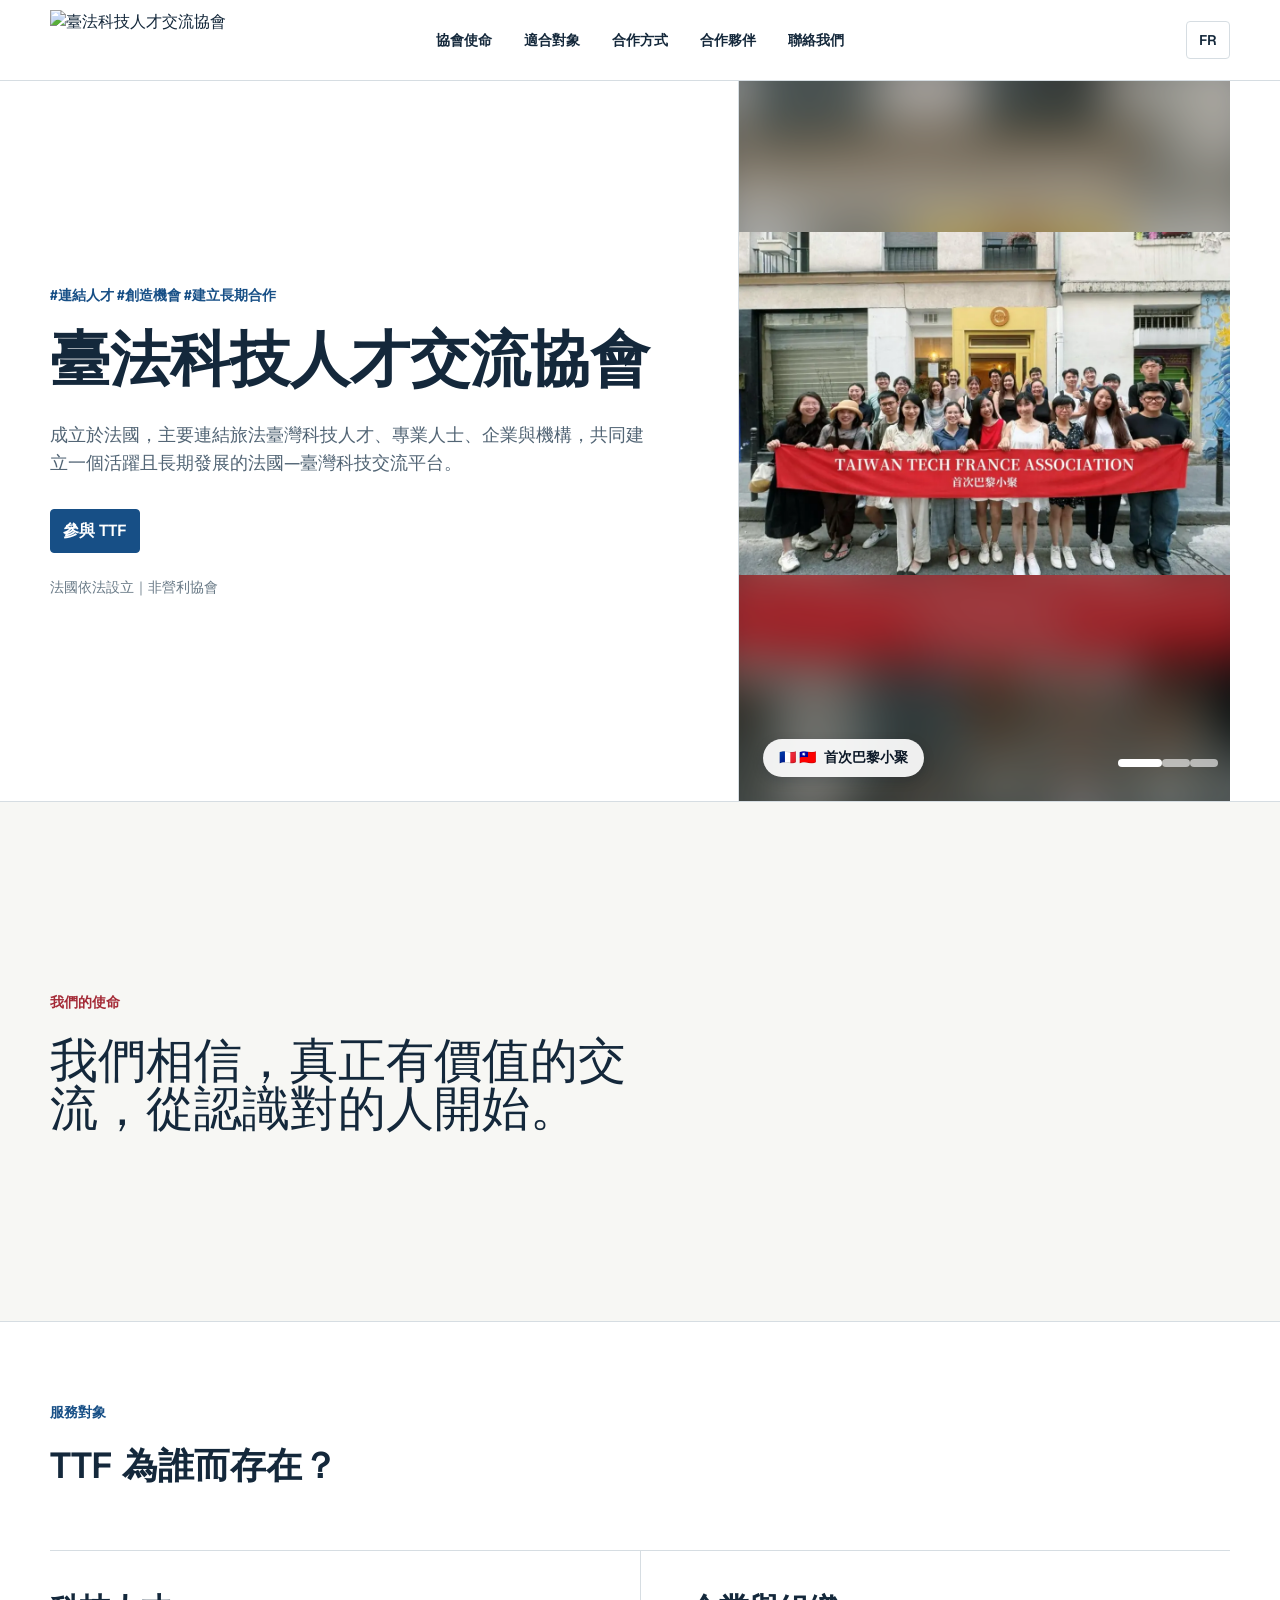
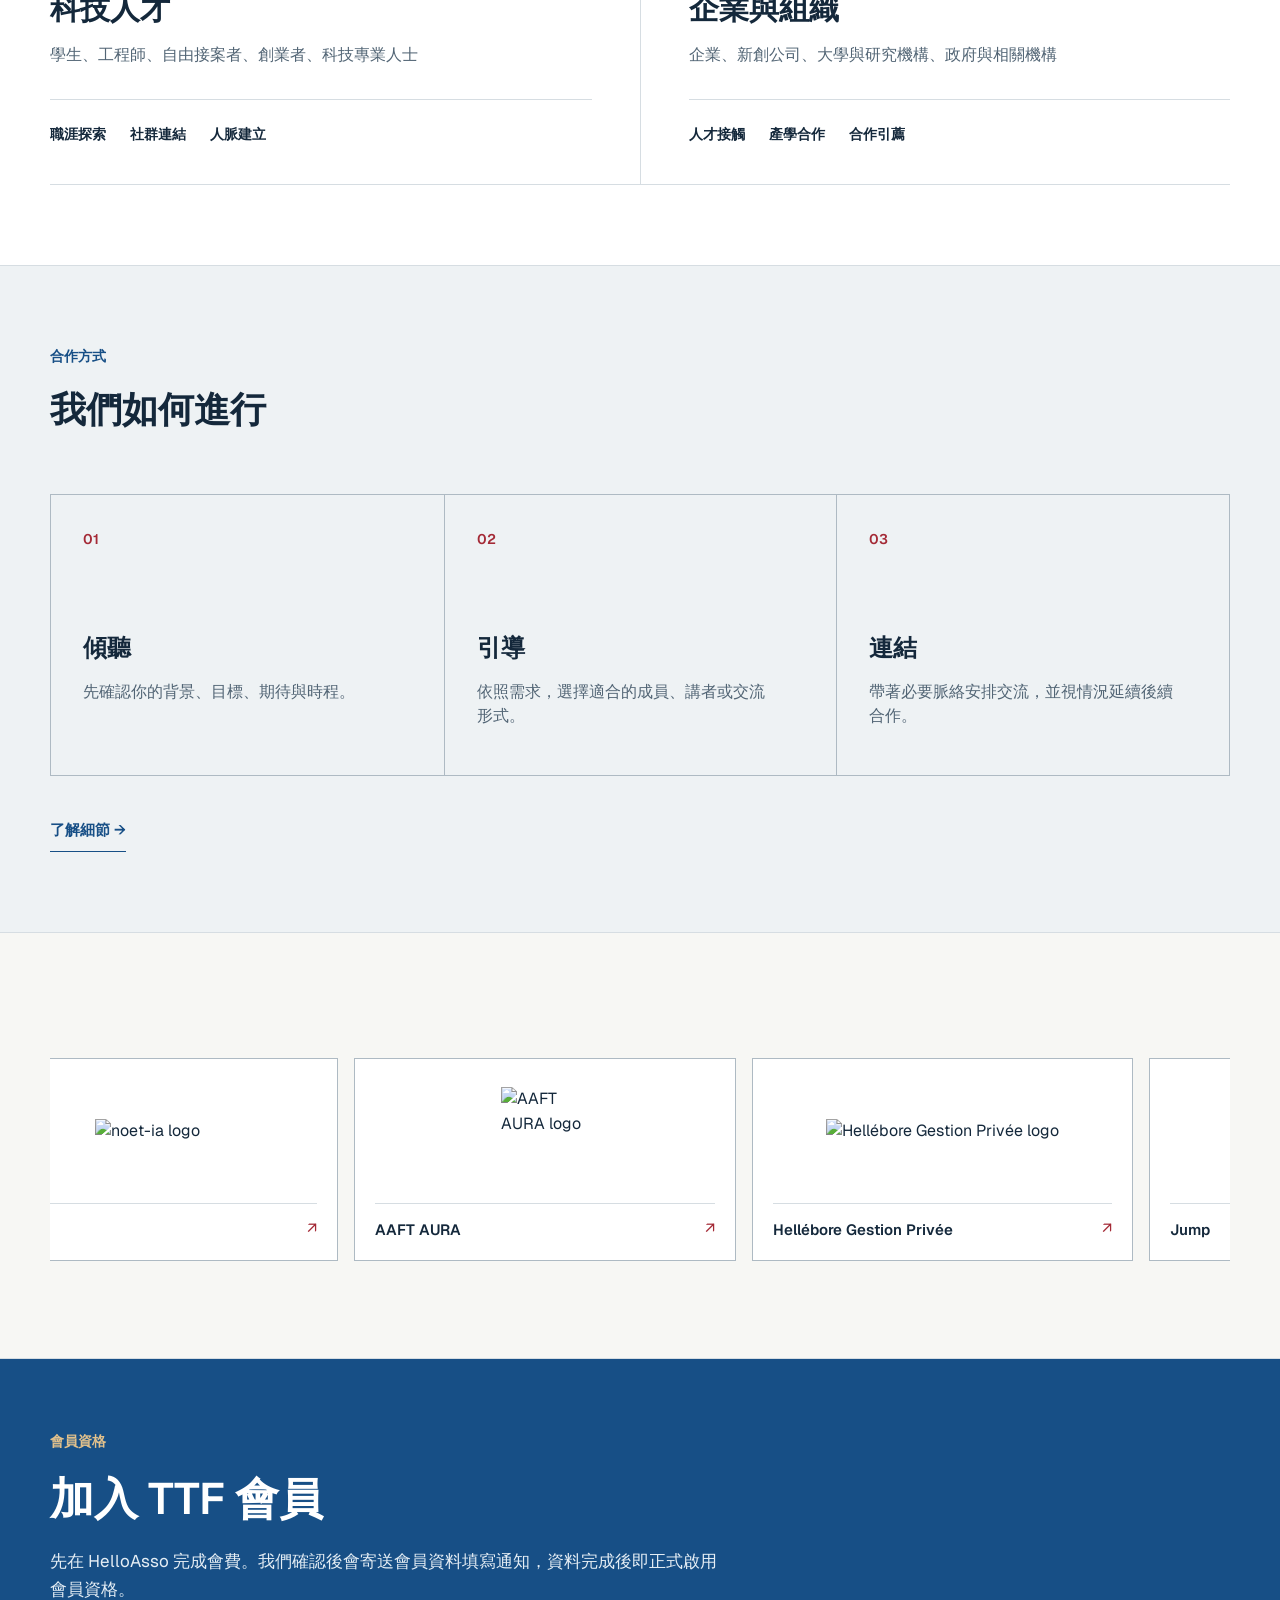
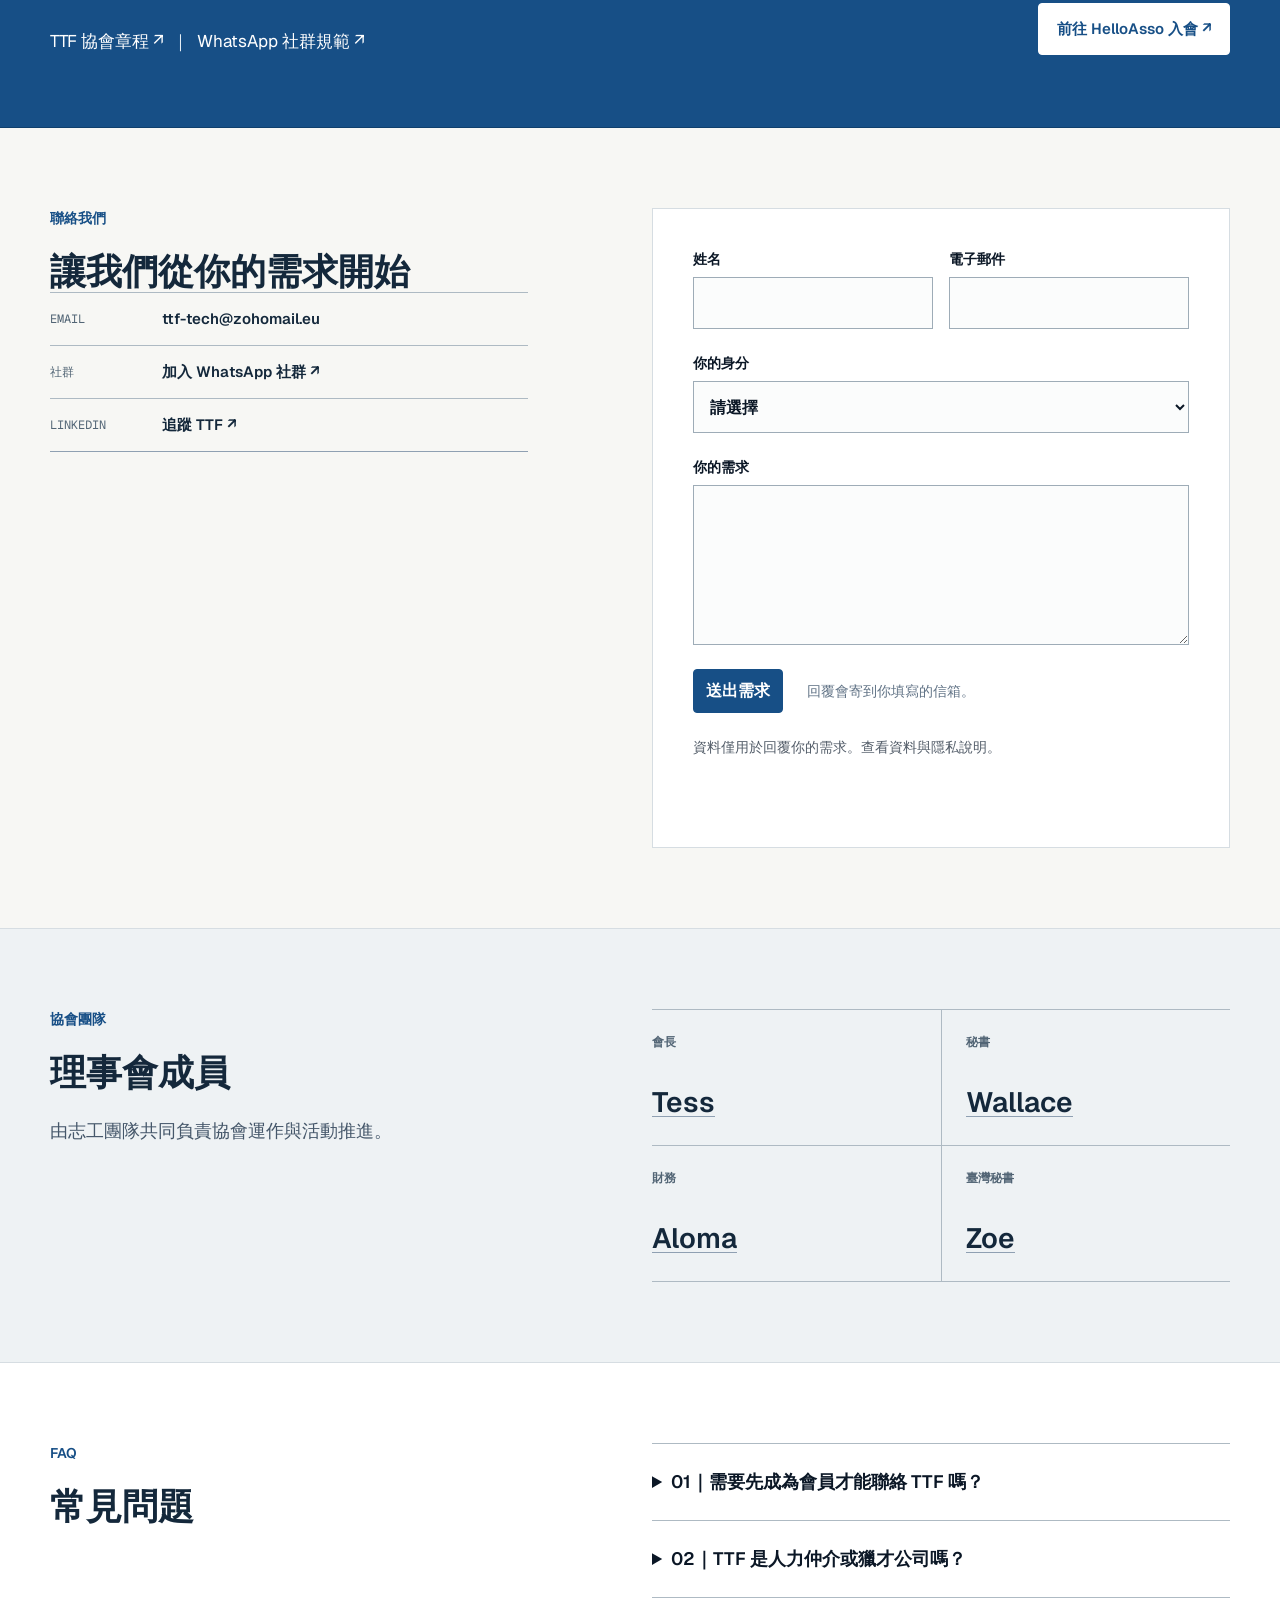
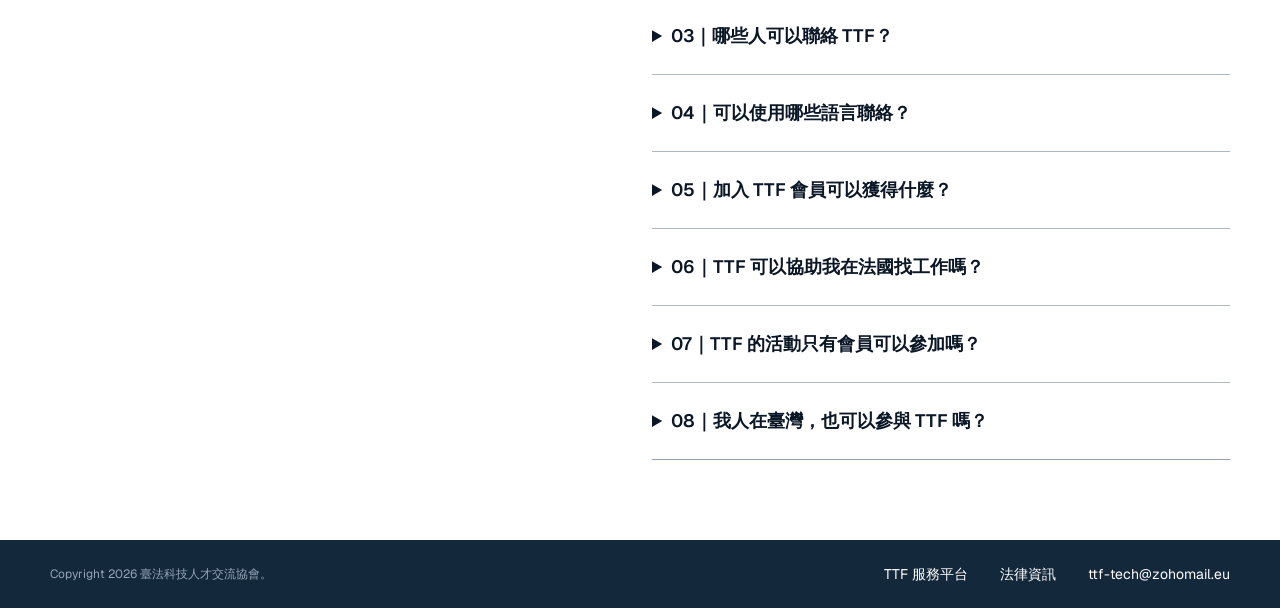
==== commit b0779a09: "feat-sliderEnhance" ====
--- a/index.html
+++ b/index.html
@@ -78,12 +78,16 @@
                   <img src="assets/photos/ttf-paris-meetup.webp" alt="臺法科技人才交流協會成員在巴黎街頭手持首次小聚橫幅合影" width="1100" height="768" fetchpriority="high" decoding="async" />
                   <figcaption class="hero-badge"><span aria-hidden="true">🇫🇷 🇹🇼</span>首次巴黎小聚</figcaption>
                 </figure>
-                <figure class="hero-slide">
+                <figure class="hero-slide hero-slide--fit" style="--hero-bg: url('assets/photos/ttf-reception.webp')">
                   <img src="assets/photos/ttf-reception.webp" alt="掛滿法國與臺灣旗幟的臺法官方酒會現場" width="1100" height="825" loading="lazy" decoding="async" />
                   <figcaption class="hero-badge"><span aria-hidden="true">🇫🇷 🇹🇼</span>官方酒會交流</figcaption>
                 </figure>
-              </div>
-              <div class="hero-dots"><button type="button" class="hero-dot is-active" aria-label="顯示照片 1" aria-current="true"></button><button type="button" class="hero-dot" aria-label="顯示照片 2" aria-current="false"></button></div>
+                <figure class="hero-slide">
+                  <img src="assets/photos/ttf-calissons.webp" alt="擺放於法臺旗幟旁的普羅旺斯傳統杏仁糕點塔" width="1000" height="1333" loading="lazy" decoding="async" />
+                  <figcaption class="hero-badge"><span aria-hidden="true">🇫🇷 🇹🇼</span>普羅旺斯風味</figcaption>
+                </figure>
+              </div>
+              <div class="hero-dots"><button type="button" class="hero-dot is-active" aria-label="顯示照片 1" aria-current="true"></button><button type="button" class="hero-dot" aria-label="顯示照片 2" aria-current="false"></button><button type="button" class="hero-dot" aria-label="顯示照片 3" aria-current="false"></button></div>
             </div>
           </div>
         </section>
--- a/styles.css
+++ b/styles.css
@@ -4174,7 +4174,15 @@
 }
 
 html[data-theme="new"] .hero-slide.is-active {
+  z-index: 2;
   opacity: 1;
+}
+
+/* Outgoing photo stays solid underneath while the next one fades in (no double exposure). */
+html[data-theme="new"] .hero-slide.is-leaving {
+  z-index: 1;
+  opacity: 1;
+  transition: none;
 }
 
 html[data-theme="new"] .hero-slide::after {
@@ -4194,10 +4202,6 @@
   object-position: center 40%;
   transform: scale(1.05);
   transition: transform 7s ease-out;
-}
-
-html[data-theme="new"] .hero-slide:nth-child(2) img {
-  object-position: center 60%;
 }
 
 html[data-theme="new"] .hero-slide.is-active img {
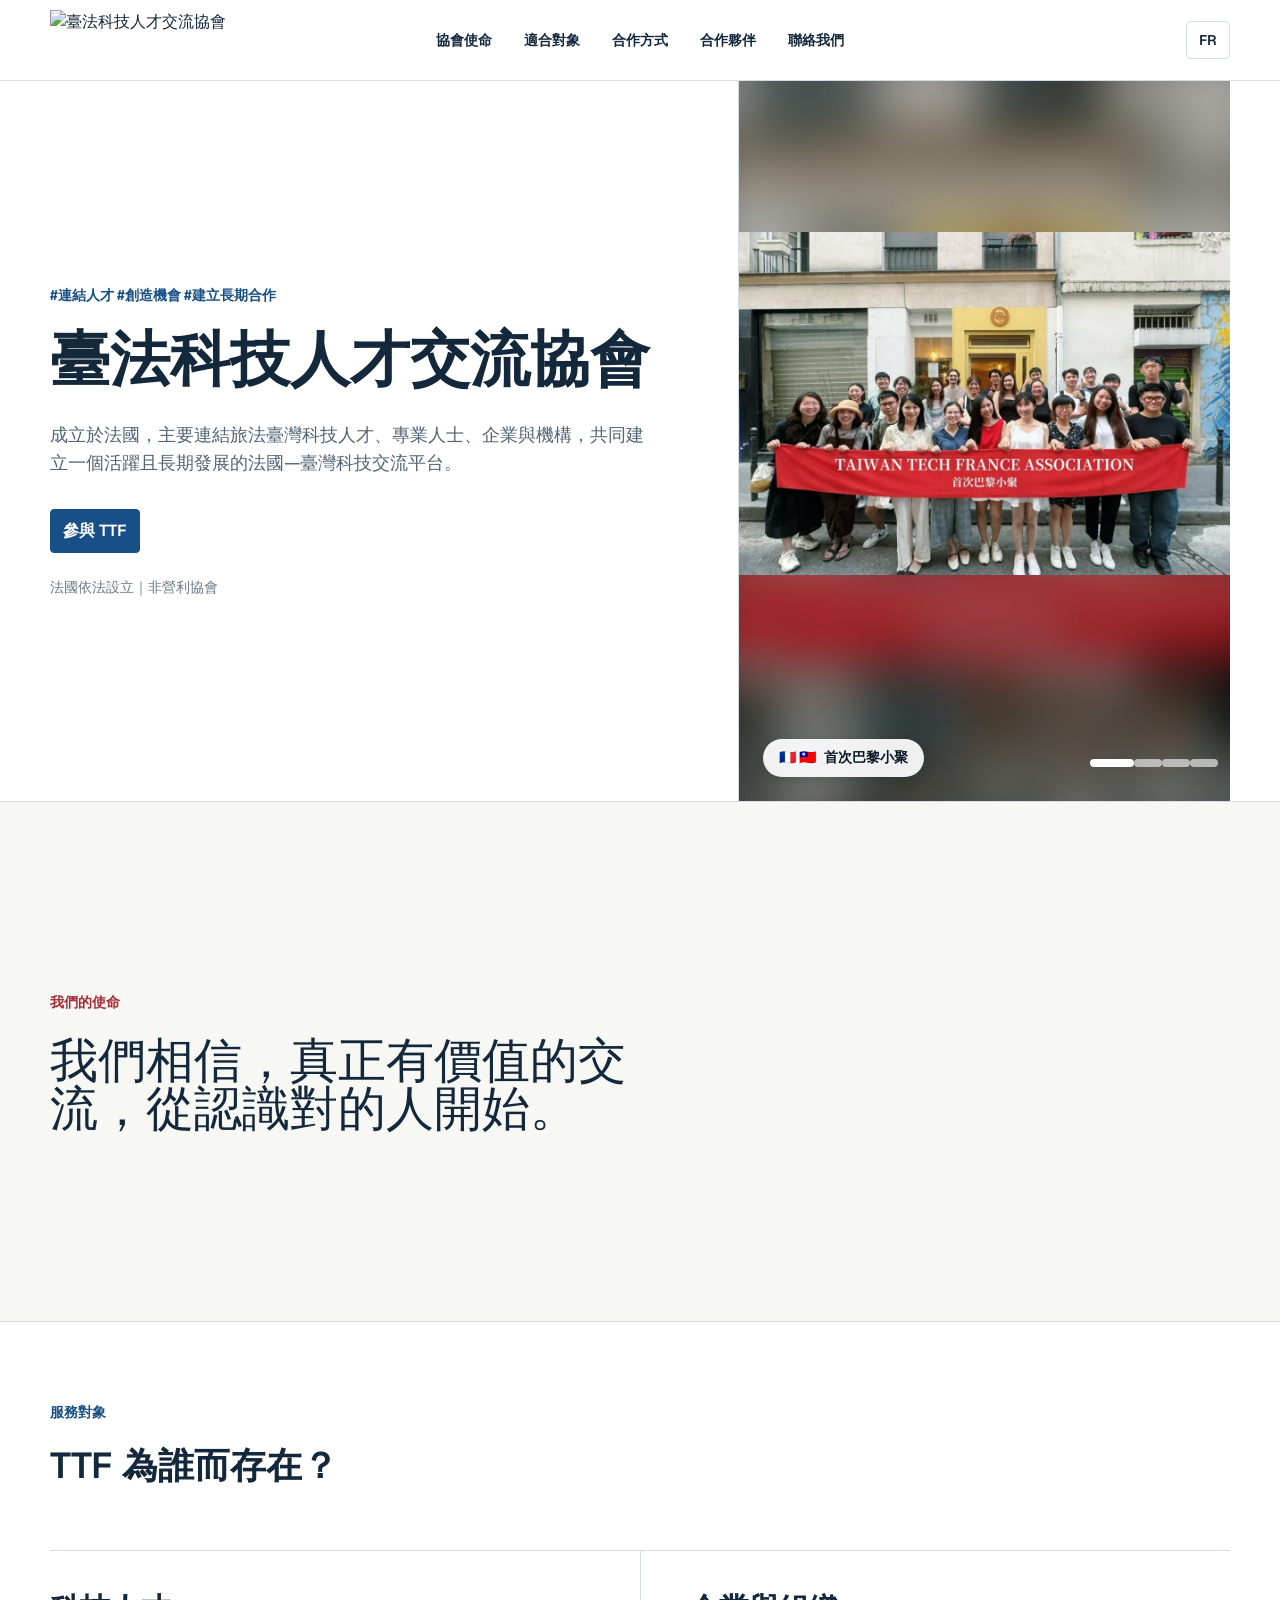
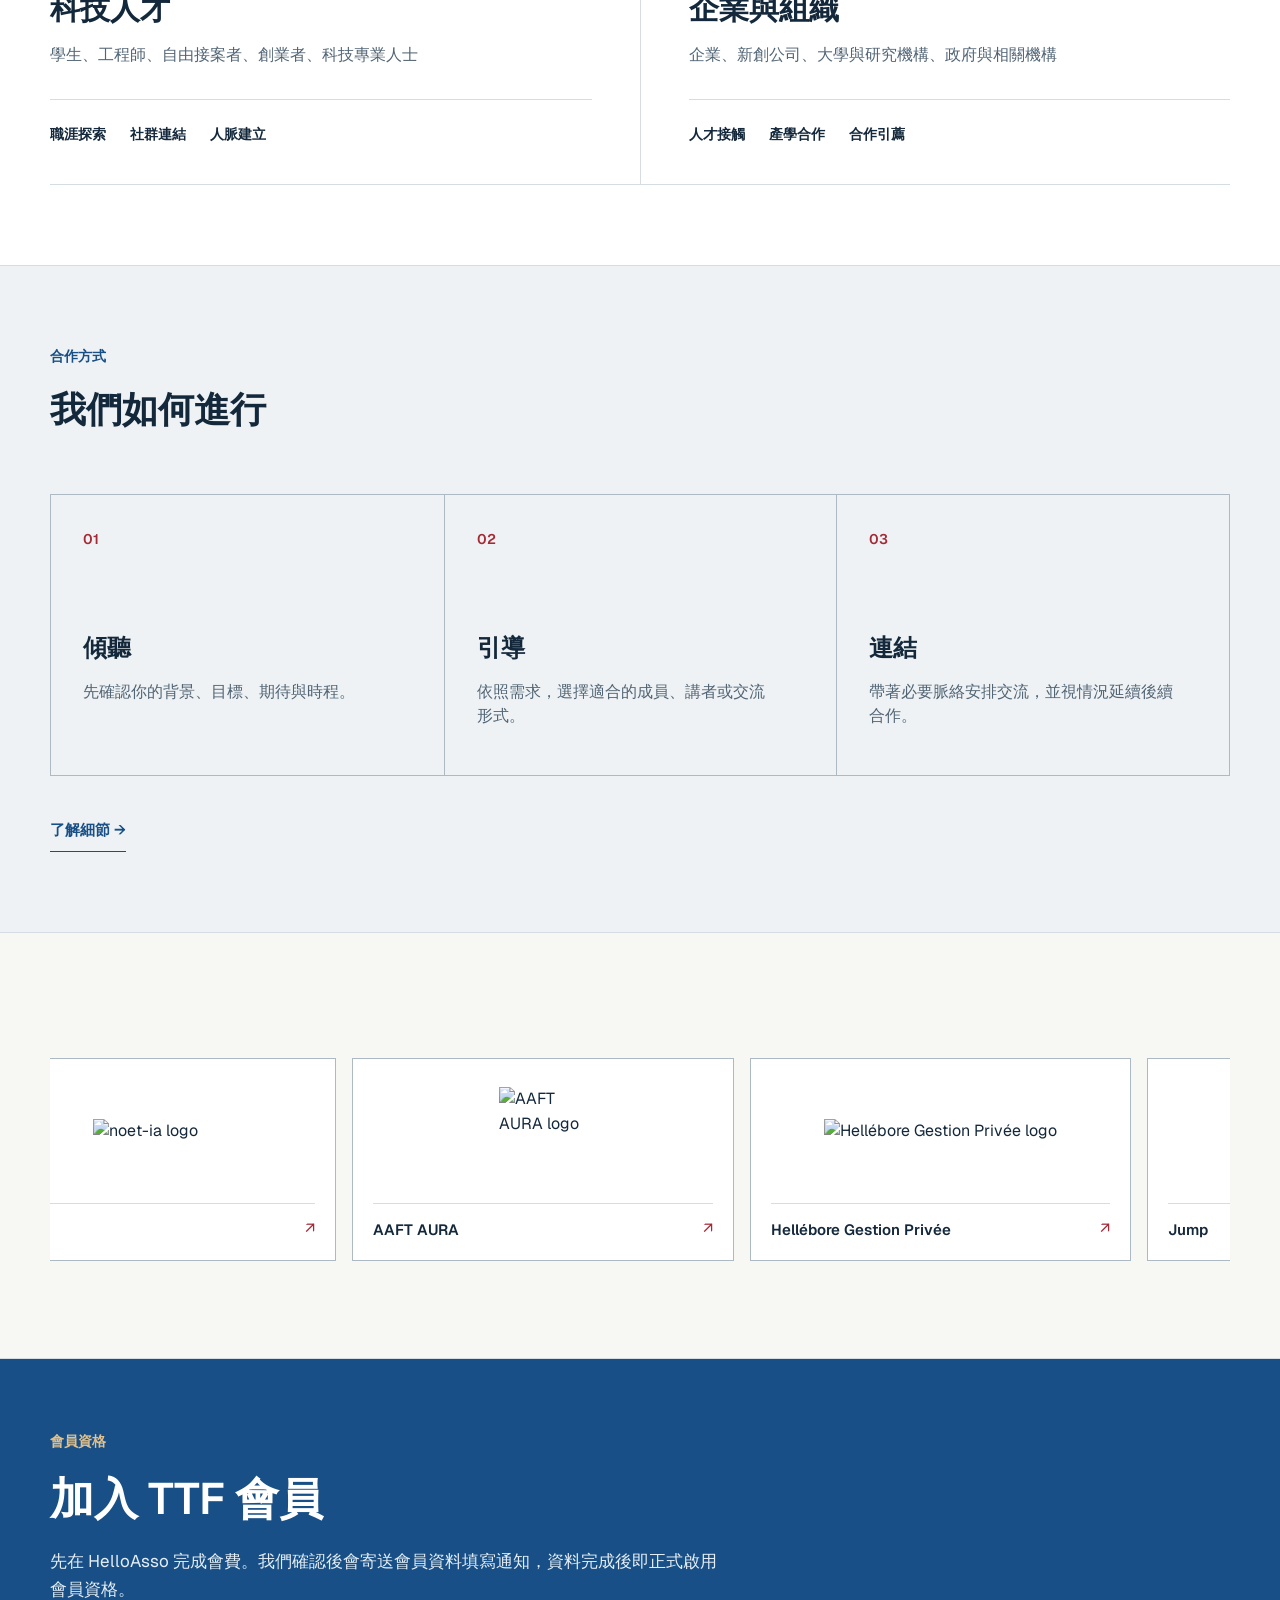
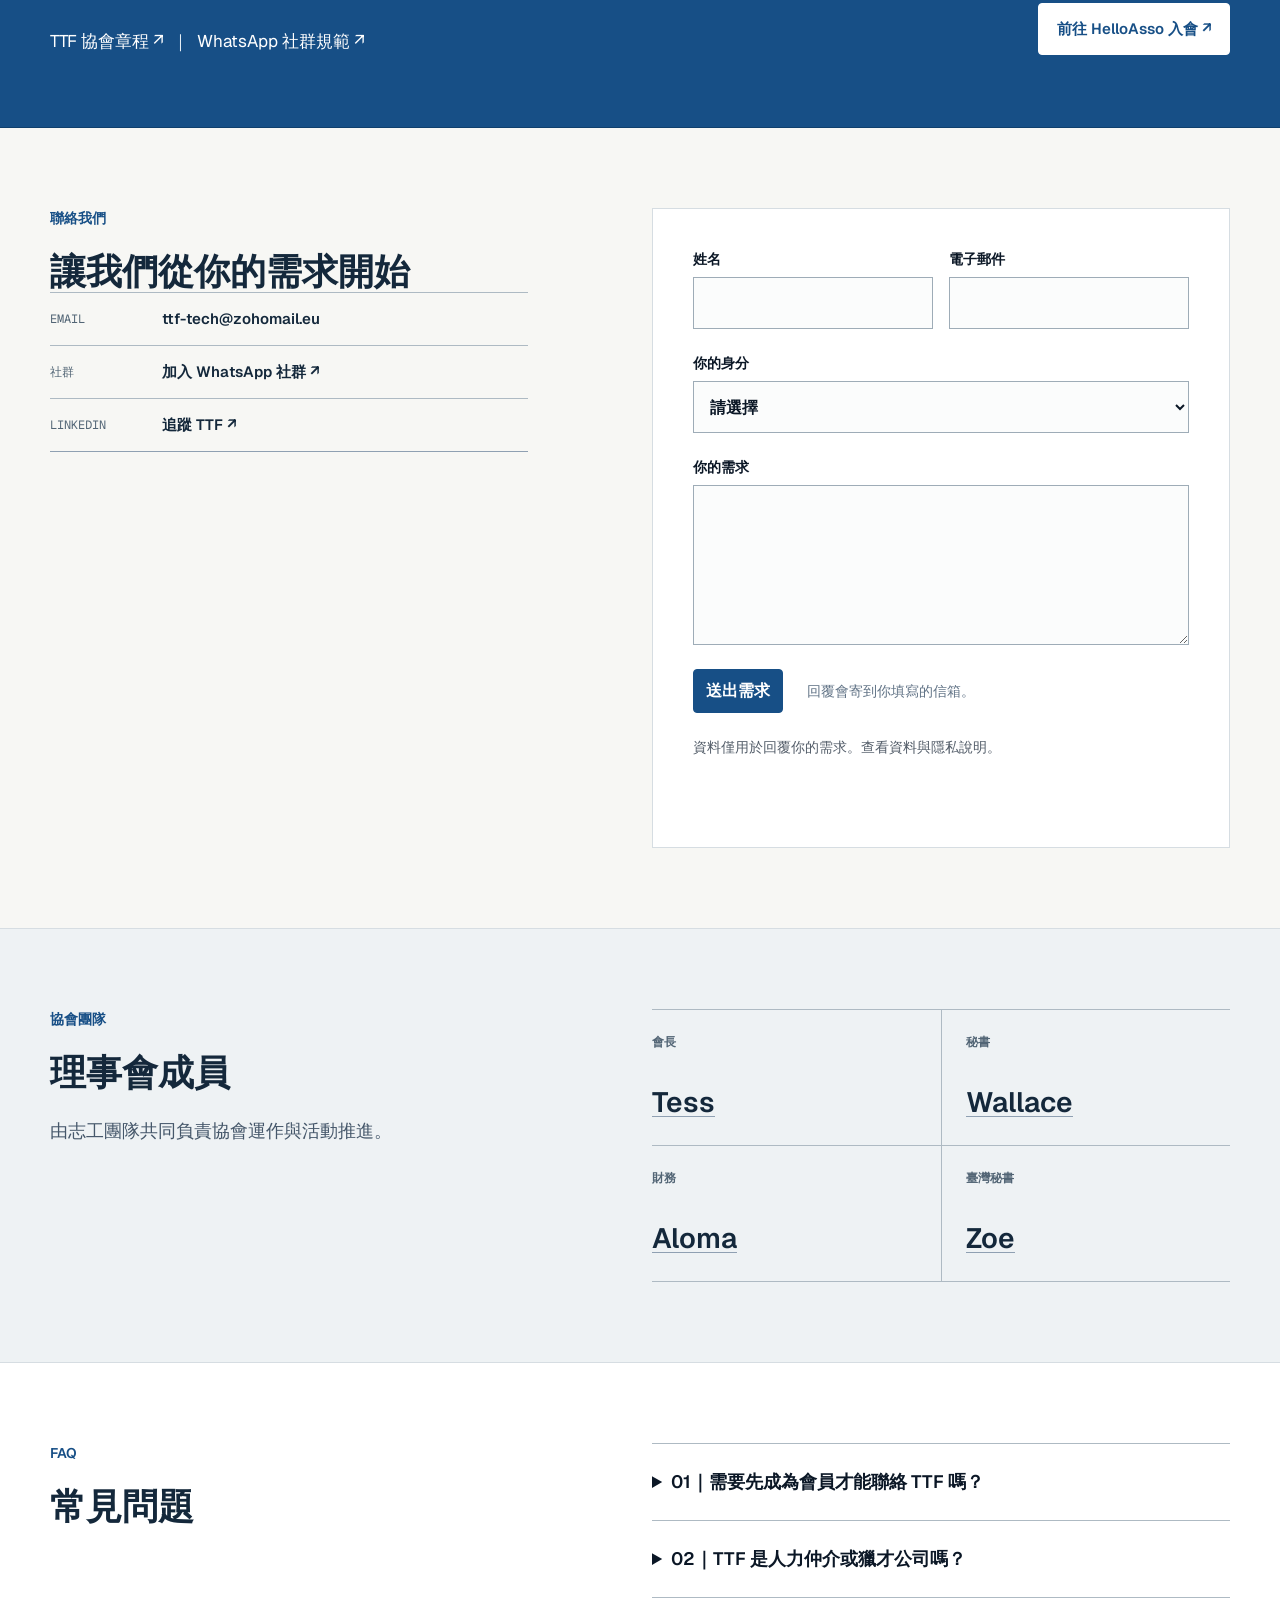
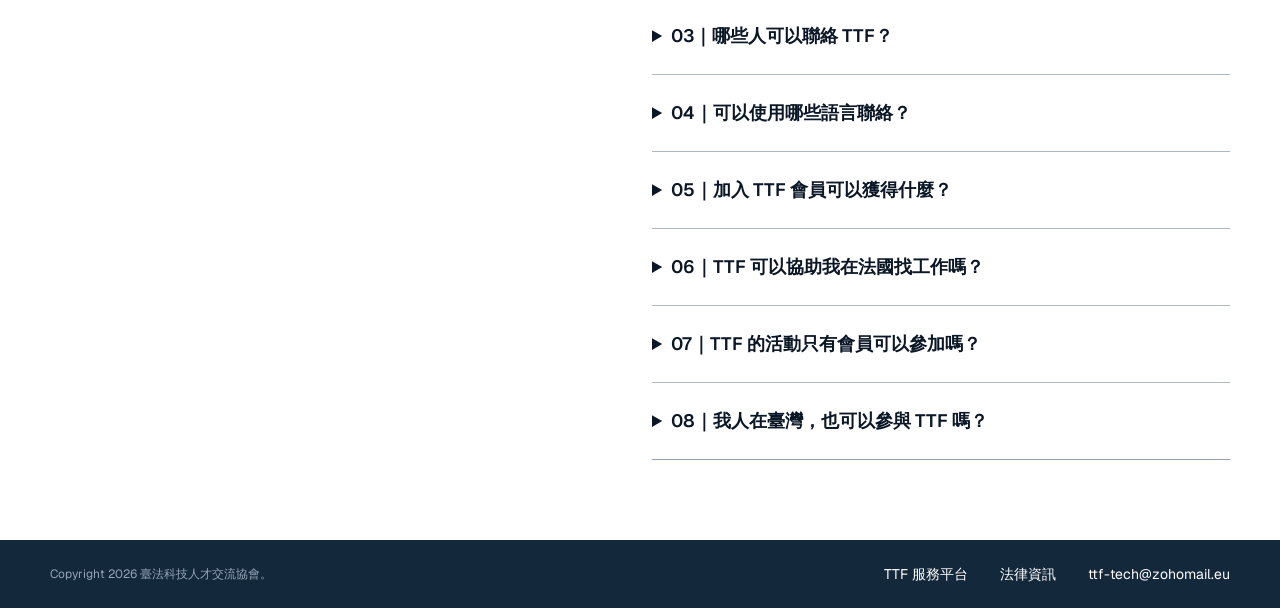
==== commit 303f781d: "feat-parisMeeting-pic" ====
--- a/index.html
+++ b/index.html
@@ -78,6 +78,10 @@
                   <img src="assets/photos/ttf-paris-meetup.webp" alt="臺法科技人才交流協會成員在巴黎街頭手持首次小聚橫幅合影" width="1100" height="768" fetchpriority="high" decoding="async" />
                   <figcaption class="hero-badge"><span aria-hidden="true">🇫🇷 🇹🇼</span>首次巴黎小聚</figcaption>
                 </figure>
+                <figure class="hero-slide">
+                  <img src="assets/photos/ttf-paris-meetup-2.jpeg" alt="臺法科技人才交流協會成員在巴黎第二次小聚時圍坐長桌合影" width="1200" height="1600" loading="lazy" decoding="async" />
+                  <figcaption class="hero-badge"><span aria-hidden="true">🇫🇷 🇹🇼</span>巴黎小聚 V2</figcaption>
+                </figure>
                 <figure class="hero-slide hero-slide--fit" style="--hero-bg: url('assets/photos/ttf-reception.webp')">
                   <img src="assets/photos/ttf-reception.webp" alt="掛滿法國與臺灣旗幟的臺法官方酒會現場" width="1100" height="825" loading="lazy" decoding="async" />
                   <figcaption class="hero-badge"><span aria-hidden="true">🇫🇷 🇹🇼</span>官方酒會交流</figcaption>
@@ -87,7 +91,7 @@
                   <figcaption class="hero-badge"><span aria-hidden="true">🇫🇷 🇹🇼</span>普羅旺斯風味</figcaption>
                 </figure>
               </div>
-              <div class="hero-dots"><button type="button" class="hero-dot is-active" aria-label="顯示照片 1" aria-current="true"></button><button type="button" class="hero-dot" aria-label="顯示照片 2" aria-current="false"></button><button type="button" class="hero-dot" aria-label="顯示照片 3" aria-current="false"></button></div>
+              <div class="hero-dots"><button type="button" class="hero-dot is-active" aria-label="顯示照片 1" aria-current="true"></button><button type="button" class="hero-dot" aria-label="顯示照片 2" aria-current="false"></button><button type="button" class="hero-dot" aria-label="顯示照片 3" aria-current="false"></button><button type="button" class="hero-dot" aria-label="顯示照片 4" aria-current="false"></button></div>
             </div>
           </div>
         </section>
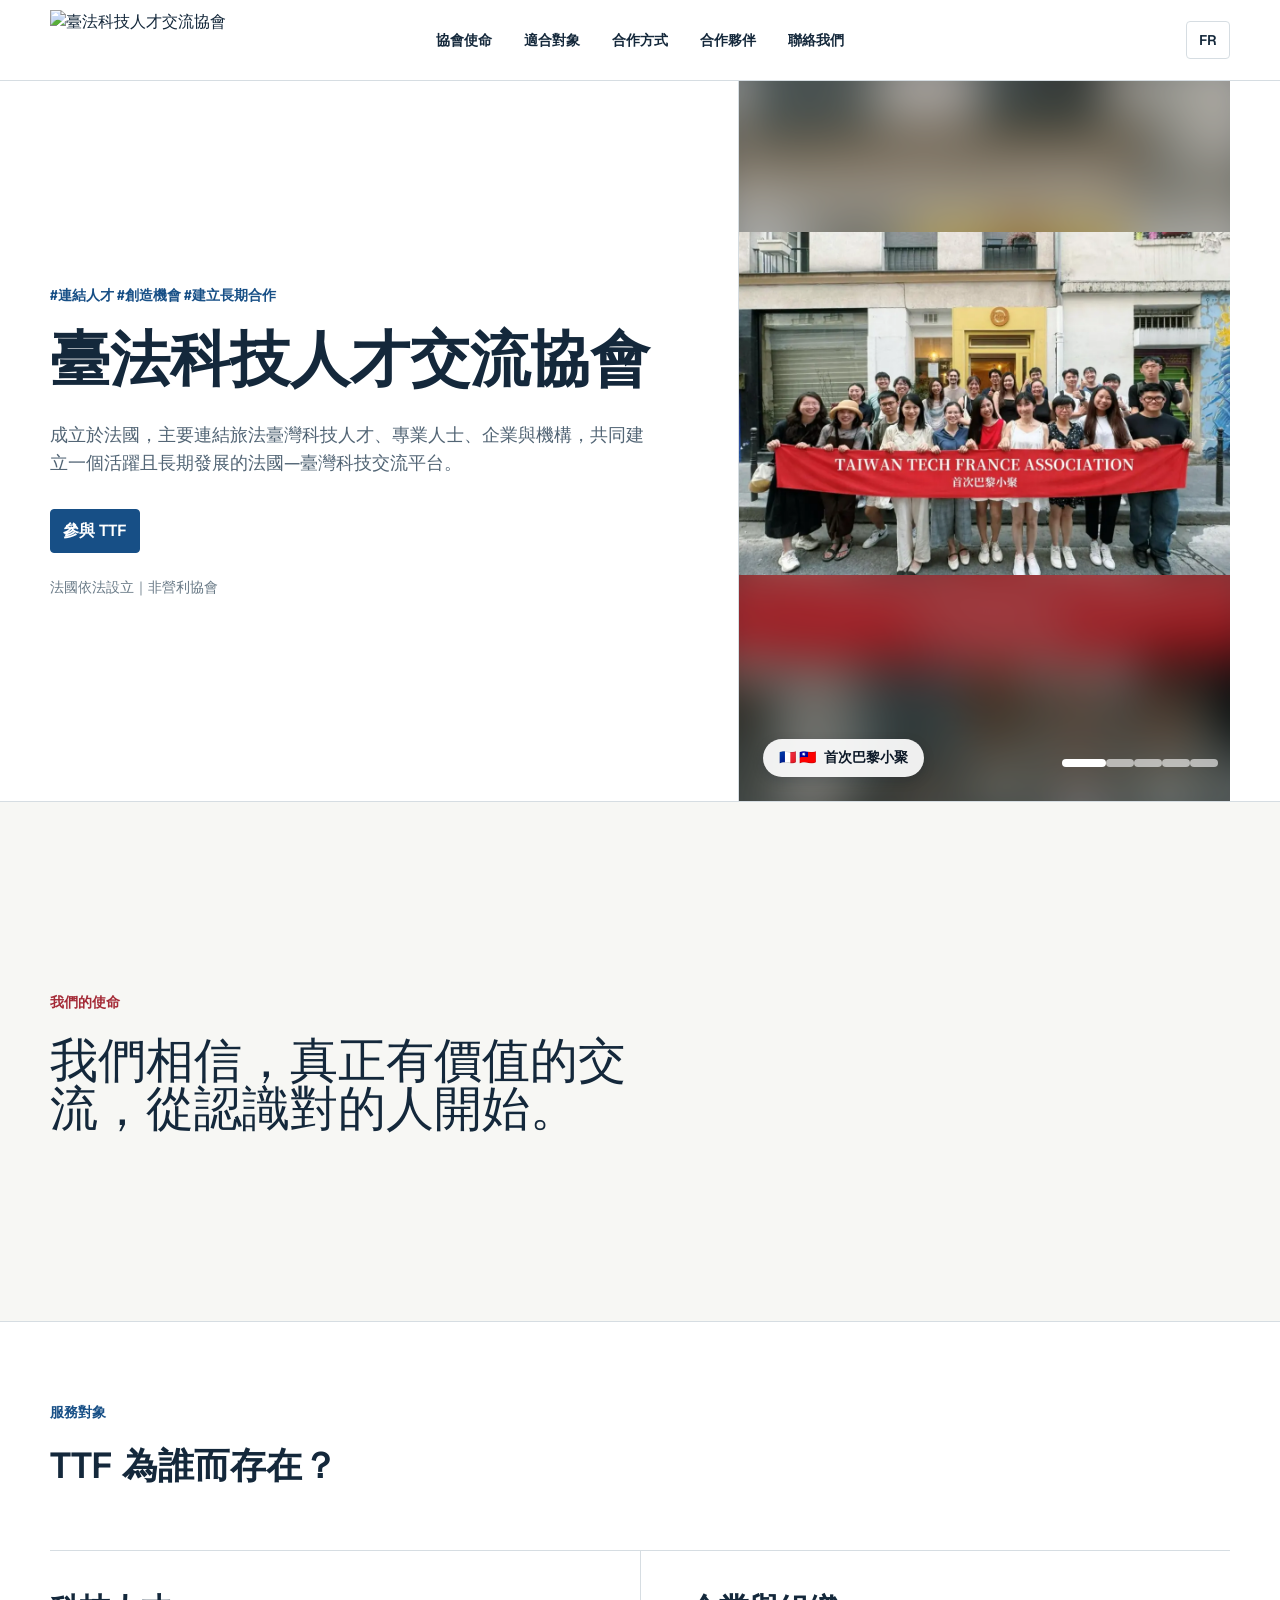
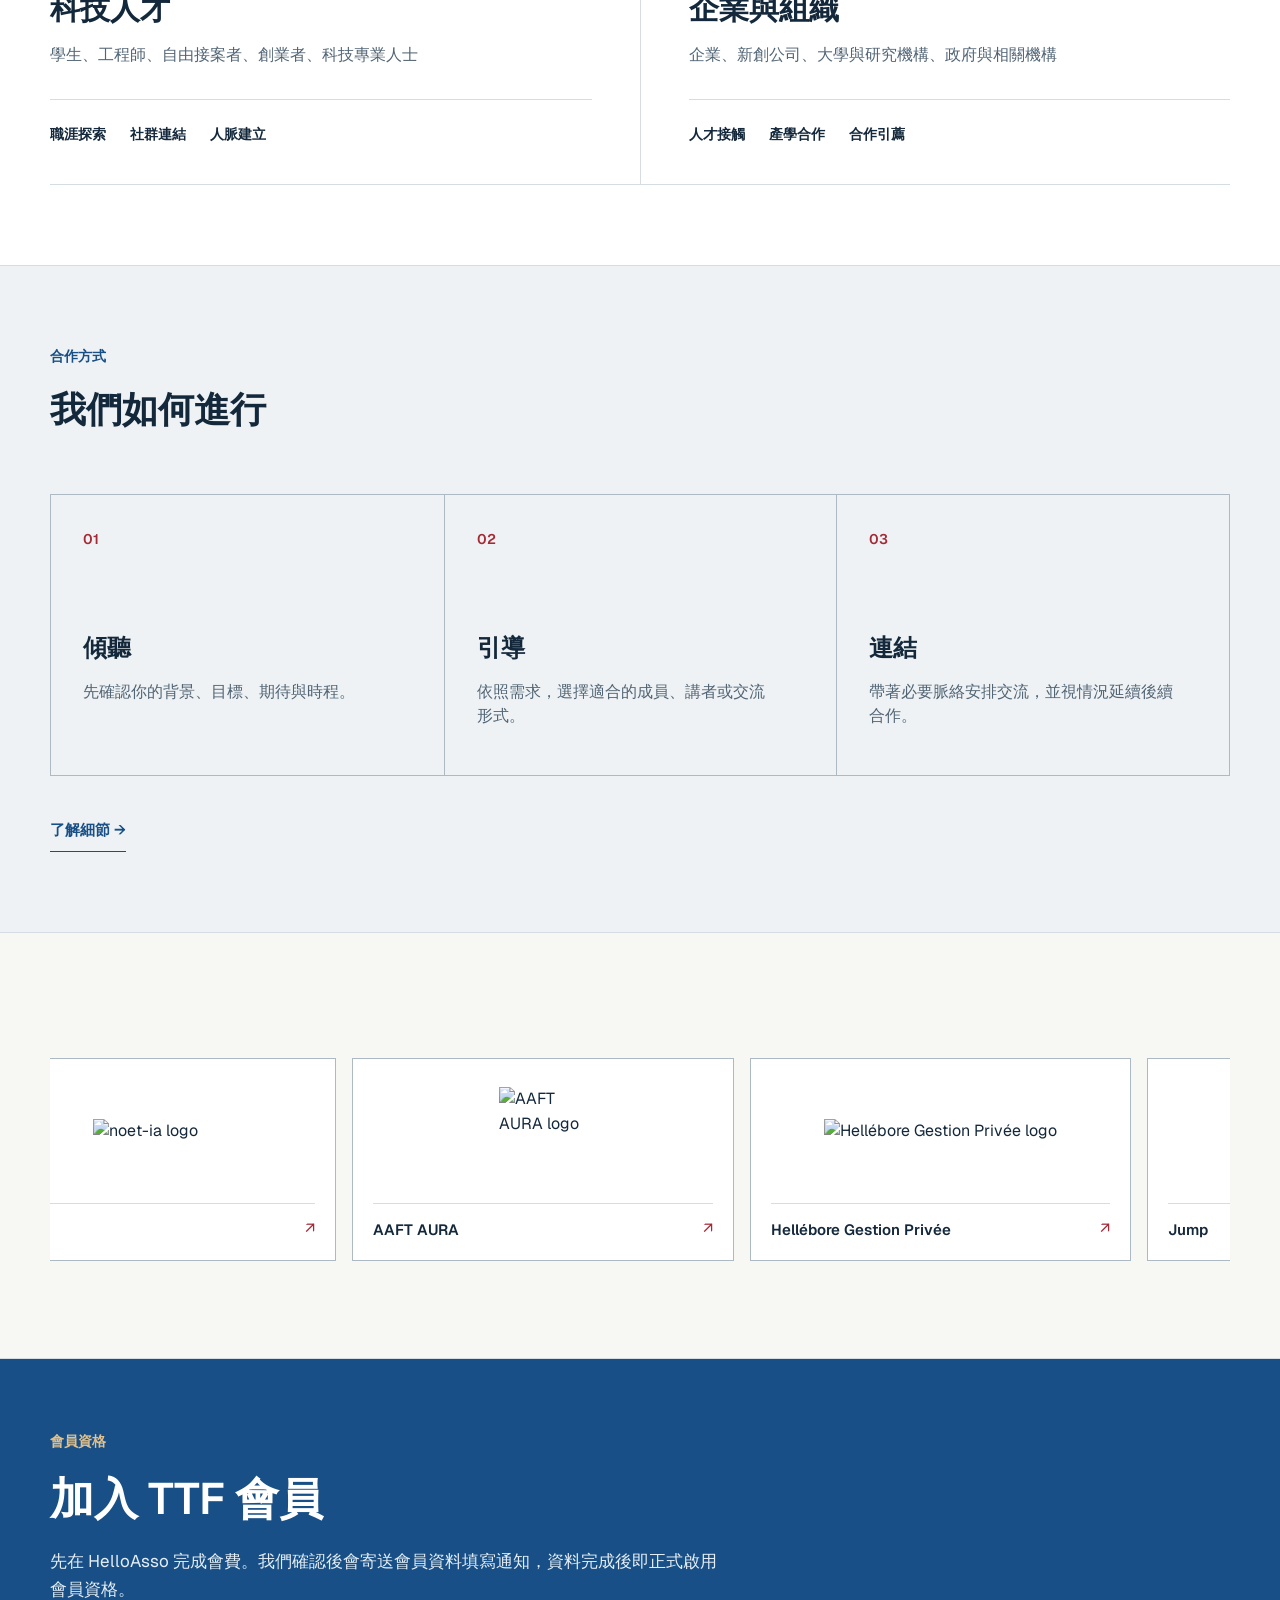
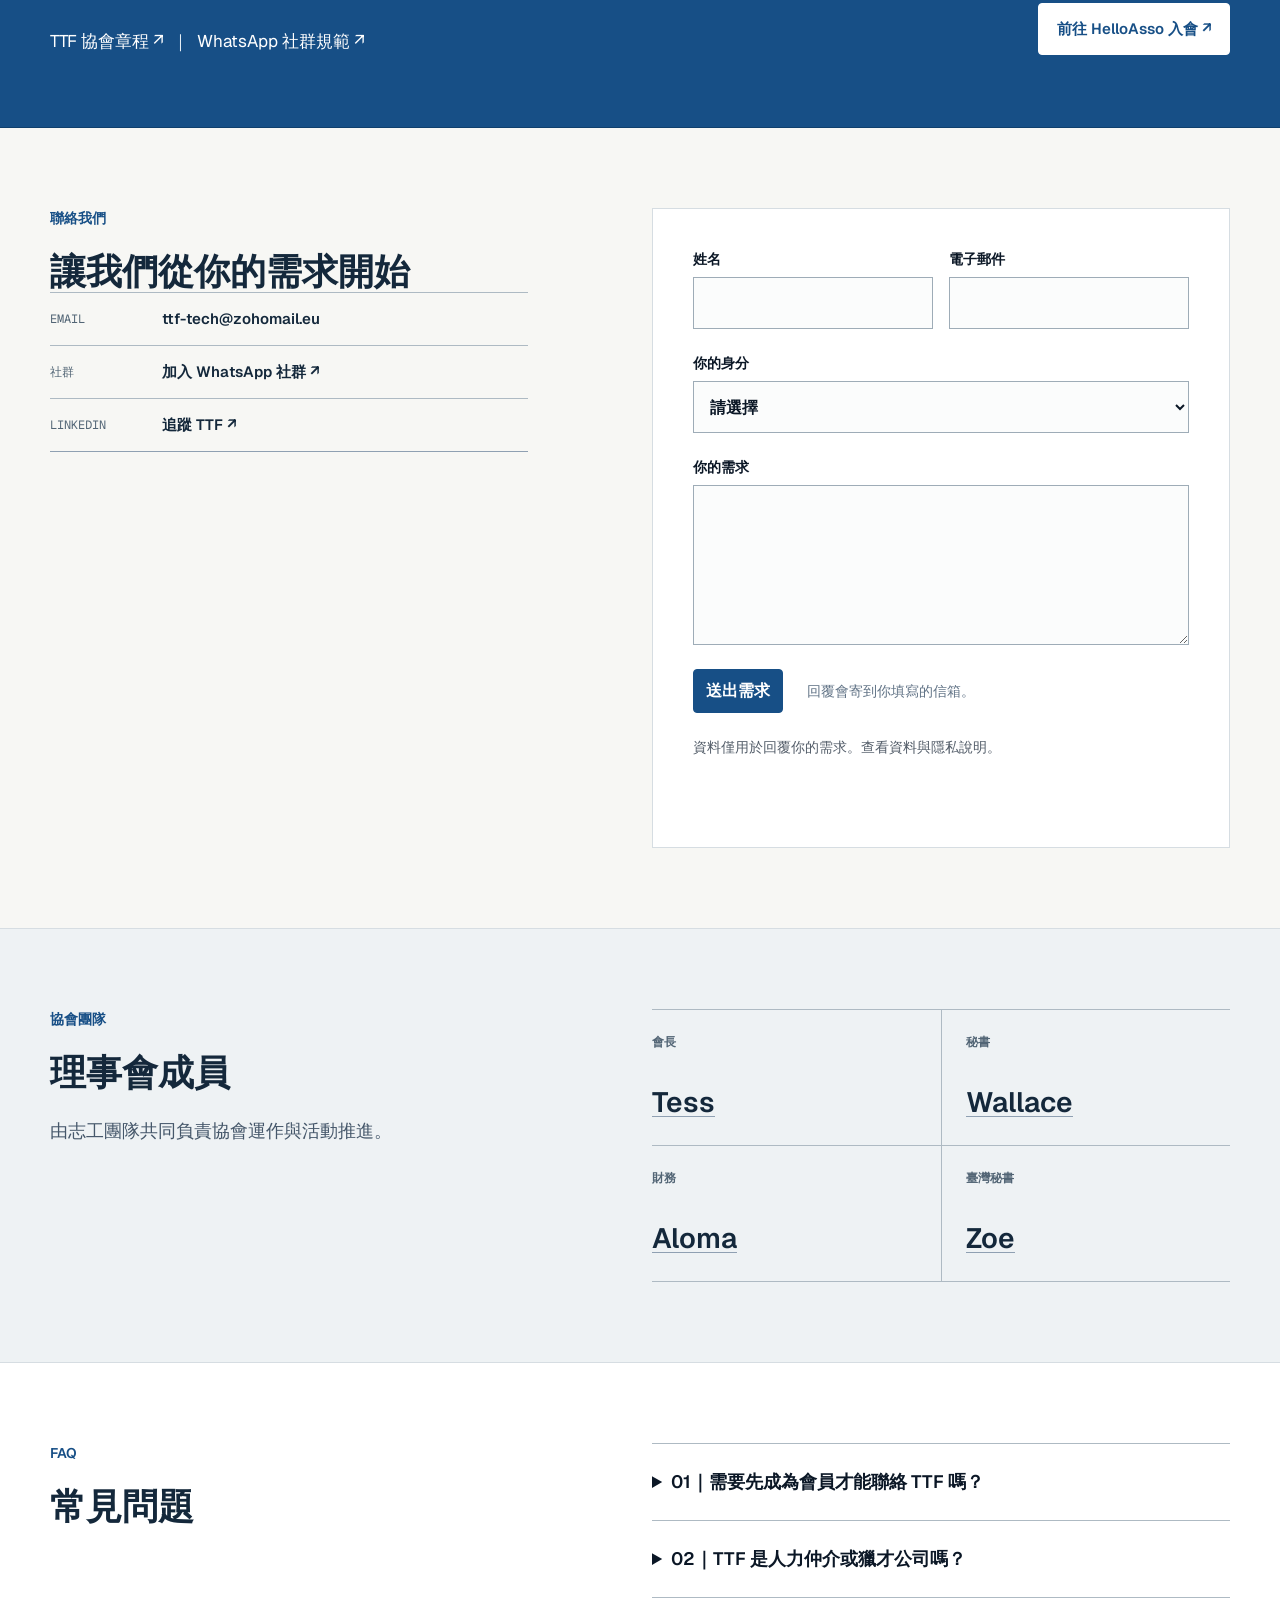
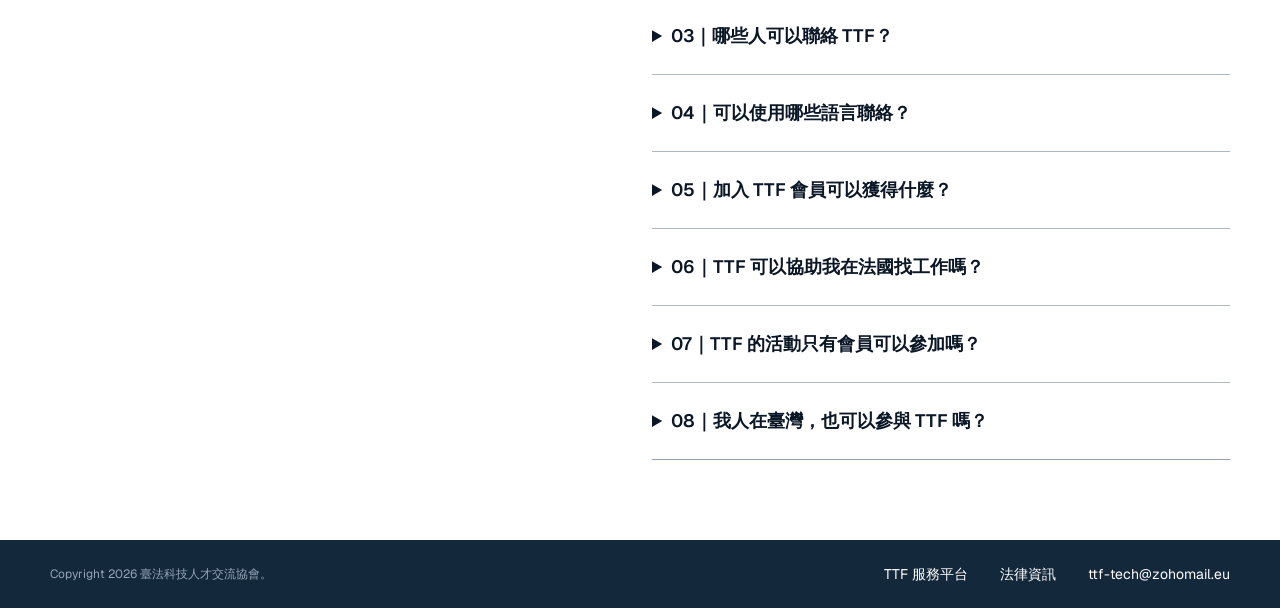
==== commit fcd39f01: "feat-OTE" ====
--- a/index.html
+++ b/index.html
@@ -90,8 +90,12 @@
                   <img src="assets/photos/ttf-calissons.webp" alt="擺放於法臺旗幟旁的普羅旺斯傳統杏仁糕點塔" width="1000" height="1333" loading="lazy" decoding="async" />
                   <figcaption class="hero-badge"><span aria-hidden="true">🇫🇷 🇹🇼</span>普羅旺斯風味</figcaption>
                 </figure>
-              </div>
-              <div class="hero-dots"><button type="button" class="hero-dot is-active" aria-label="顯示照片 1" aria-current="true"></button><button type="button" class="hero-dot" aria-label="顯示照片 2" aria-current="false"></button><button type="button" class="hero-dot" aria-label="顯示照片 3" aria-current="false"></button><button type="button" class="hero-dot" aria-label="顯示照片 4" aria-current="false"></button></div>
+                <figure class="hero-slide hero-slide--fit" style="--hero-bg: url('assets/photos/5.jpeg')">
+                  <img src="assets/photos/5.jpeg" alt="Ose l’Industrie 女性職涯發展工作坊：講者介紹四場系列活動，現場便利貼牆與學員專心筆記" width="1024" height="1024" loading="lazy" decoding="async" />
+                  <figcaption class="hero-badge"><span aria-hidden="true">🇫🇷 🇹🇼</span>Ose l’Industrie 女性職涯工作坊</figcaption>
+                </figure>
+              </div>
+              <div class="hero-dots"><button type="button" class="hero-dot is-active" aria-label="顯示照片 1" aria-current="true"></button><button type="button" class="hero-dot" aria-label="顯示照片 2" aria-current="false"></button><button type="button" class="hero-dot" aria-label="顯示照片 3" aria-current="false"></button><button type="button" class="hero-dot" aria-label="顯示照片 4" aria-current="false"></button><button type="button" class="hero-dot" aria-label="顯示照片 5" aria-current="false"></button></div>
             </div>
           </div>
         </section>
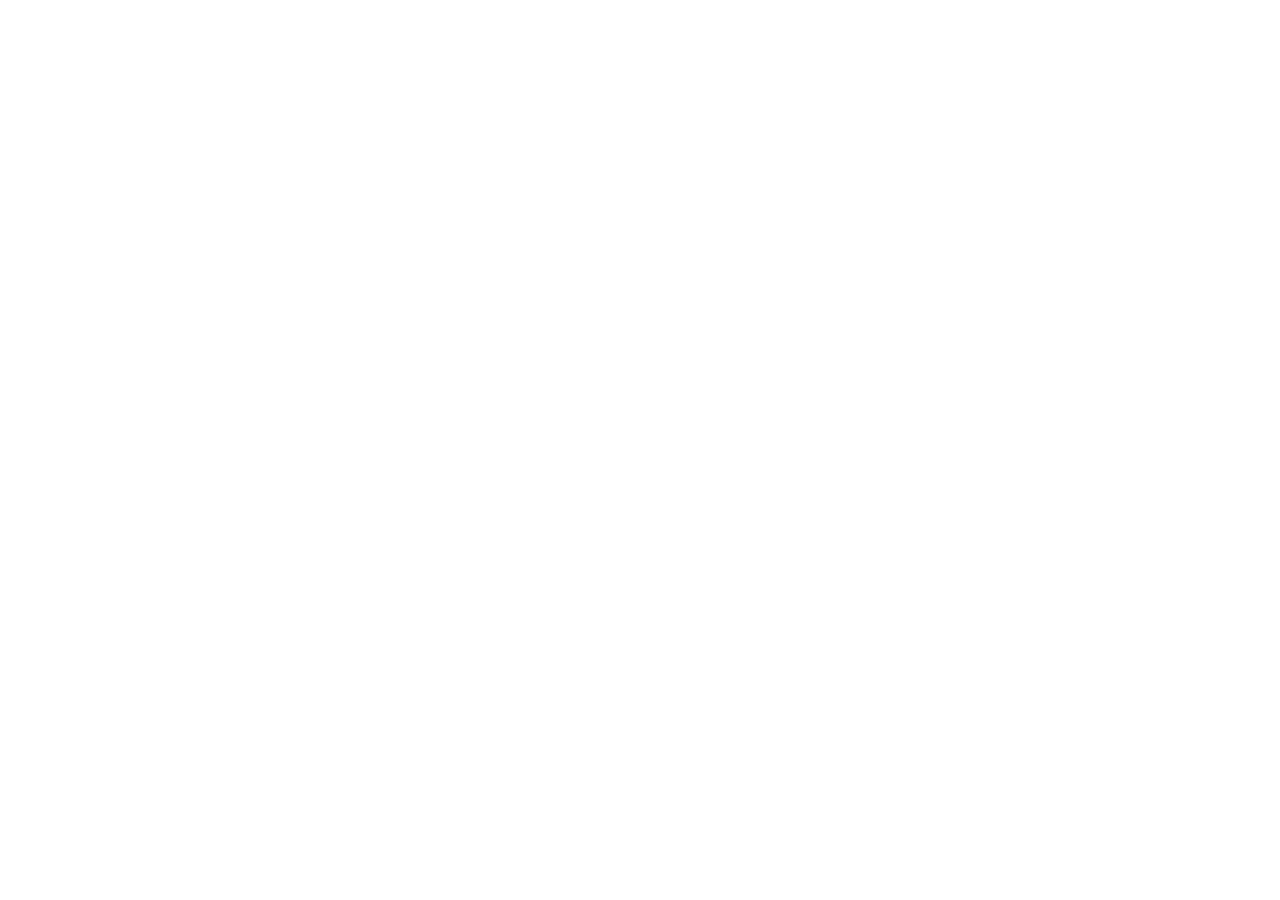
==== commit cdbf7a8b: "feat-redirect-to-main-site Branding content merged into ttf-tech.github.io. index/zh/fr redirect to " ====
--- a/index.html
+++ b/index.html
@@ -1,293 +1,25 @@
 <!DOCTYPE html>
-<html lang="zh-Hant" data-theme="new">
-  <head>
-    <meta charset="UTF-8" />
-    <!-- Google Analytics -->
-    <script async src="https://www.googletagmanager.com/gtag/js?id=G-ZTM2QR5VPV"></script>
-    <script>
-      window.dataLayer = window.dataLayer || [];
-      function gtag(){dataLayer.push(arguments);}
-      gtag("js", new Date());
-      gtag("config", "G-ZTM2QR5VPV", { content_group: "branding-site" });
-    </script>
-    <meta name="viewport" content="width=device-width, initial-scale=1.0" />
-    <script>document.documentElement.classList.add("js");</script>
-    <link rel="icon" href="assets/favicon.ico?v=20260802" type="image/x-icon" />
-    <title>臺法科技人才交流協會 | 連結人才、創造機會、建立長期合作</title>
-    <meta
-      name="description"
-      content="臺法科技人才交流協會連結旅法臺灣科技人才、專業人士、企業與機構，共同建立長期發展的法國—臺灣科技交流平台。"
-    />
-    <meta name="robots" content="index, follow" />
-    <link rel="canonical" href="https://ttf-tech.github.io/branding-site/" />
-    <meta property="og:type" content="website" />
-    <meta property="og:title" content="臺法科技人才交流協會" />
-    <meta property="og:description" content="連結人才、創造機會、建立長期合作。" />
-    <meta property="og:url" content="https://ttf-tech.github.io/branding-site/" />
-    <meta property="og:image" content="https://ttf-tech.github.io/branding-site/assets/logo-mark.png" />
-    <meta property="og:locale" content="zh_TW" />
-    <meta name="twitter:card" content="summary_large_image" />
-    <meta name="twitter:title" content="臺法科技人才交流協會" />
-    <meta name="twitter:description" content="連結人才、創造機會、建立長期合作。" />
-    <meta name="twitter:image" content="https://ttf-tech.github.io/branding-site/assets/logo-mark.png" />
-    <link rel="preconnect" href="https://fonts.googleapis.com" />
-    <link rel="preconnect" href="https://fonts.gstatic.com" crossorigin />
-    <link
-      href="https://fonts.googleapis.com/css2?family=Geist:wght@400..600&family=Geist+Mono:wght@400..600&display=swap"
-      rel="stylesheet"
-    />
-    <link rel="stylesheet" href="styles.css?v=20260903-6" />
-  </head>
-  <body>
-    <a class="skip-link" href="#main-content">跳到主要內容</a>
-
-    <header class="journal-header">
-        <div class="container journal-nav-shell">
-          <a class="journal-brand" href="#accueil" aria-label="臺法科技人才交流協會，回到首頁">
-            <img src="assets/logo-zh-horizontal.png" alt="臺法科技人才交流協會" />
-          </a>
-          <nav id="journal-nav" class="journal-nav" aria-label="主要導覽">
-            <a href="#reseau">協會使命</a>
-            <a href="#publics-accompagnes">適合對象</a>
-            <a href="#methode-association">合作方式</a>
-            <a href="#partenaires">合作夥伴</a>
-            <a href="#contact">聯絡我們</a>
-          </nav>
-          <div class="journal-tools">
-            <a class="journal-language" href="fr.html" hreflang="fr" aria-label="切換到法文版">FR</a>
-            <button class="journal-menu-toggle" type="button" aria-expanded="false" aria-controls="journal-nav" aria-label="開啟選單">
-              <span aria-hidden="true"></span><span aria-hidden="true"></span>
-            </button>
-          </div>
-        </div>
-      </header>
-
-      <main id="main-content">
-        <section id="accueil" class="journal-hero">
-          <div class="container journal-hero-grid">
-            <div class="journal-hero-copy journal-reveal">
-              <p class="journal-kicker">#連結人才 #創造機會 #建立長期合作</p>
-              <h1>臺法科技人才交流協會</h1>
-              <p class="journal-lead">成立於法國，主要連結旅法臺灣科技人才、專業人士、企業與機構，共同建立一個活躍且長期發展的法國—臺灣科技交流平台。</p>
-              <a class="journal-primary" href="#contact">參與 TTF</a>
-              <p class="journal-proof">法國依法設立｜非營利協會</p>
-            </div>
-            <div class="journal-hero-visual journal-hero-visual--photos journal-reveal" role="group" aria-roledescription="carousel" aria-label="臺法科技人才交流協會社群照片" data-hero-carousel>
-              <div class="hero-slides">
-                <figure class="hero-slide hero-slide--fit is-active" style="--hero-bg: url('assets/photos/ttf-paris-meetup.webp')">
-                  <img src="assets/photos/ttf-paris-meetup.webp" alt="臺法科技人才交流協會成員在巴黎街頭手持首次小聚橫幅合影" width="1100" height="768" fetchpriority="high" decoding="async" />
-                  <figcaption class="hero-badge"><span aria-hidden="true">🇫🇷 🇹🇼</span>首次巴黎小聚</figcaption>
-                </figure>
-                <figure class="hero-slide">
-                  <img src="assets/photos/ttf-paris-meetup-2.jpeg" alt="臺法科技人才交流協會成員在巴黎第二次小聚時圍坐長桌合影" width="1200" height="1600" loading="lazy" decoding="async" />
-                  <figcaption class="hero-badge"><span aria-hidden="true">🇫🇷 🇹🇼</span>巴黎小聚 V2</figcaption>
-                </figure>
-                <figure class="hero-slide hero-slide--fit" style="--hero-bg: url('assets/photos/ttf-reception.webp')">
-                  <img src="assets/photos/ttf-reception.webp" alt="掛滿法國與臺灣旗幟的臺法官方酒會現場" width="1100" height="825" loading="lazy" decoding="async" />
-                  <figcaption class="hero-badge"><span aria-hidden="true">🇫🇷 🇹🇼</span>官方酒會交流</figcaption>
-                </figure>
-                <figure class="hero-slide">
-                  <img src="assets/photos/ttf-calissons.webp" alt="擺放於法臺旗幟旁的普羅旺斯傳統杏仁糕點塔" width="1000" height="1333" loading="lazy" decoding="async" />
-                  <figcaption class="hero-badge"><span aria-hidden="true">🇫🇷 🇹🇼</span>普羅旺斯風味</figcaption>
-                </figure>
-                <figure class="hero-slide hero-slide--fit" style="--hero-bg: url('assets/photos/5.jpeg')">
-                  <img src="assets/photos/5.jpeg" alt="Ose l’Industrie 女性職涯發展工作坊：講者介紹四場系列活動，現場便利貼牆與學員專心筆記" width="1024" height="1024" loading="lazy" decoding="async" />
-                  <figcaption class="hero-badge"><span aria-hidden="true">🇫🇷 🇹🇼</span>Ose l’Industrie 女性職涯工作坊</figcaption>
-                </figure>
-              </div>
-              <div class="hero-dots"><button type="button" class="hero-dot is-active" aria-label="顯示照片 1" aria-current="true"></button><button type="button" class="hero-dot" aria-label="顯示照片 2" aria-current="false"></button><button type="button" class="hero-dot" aria-label="顯示照片 3" aria-current="false"></button><button type="button" class="hero-dot" aria-label="顯示照片 4" aria-current="false"></button><button type="button" class="hero-dot" aria-label="顯示照片 5" aria-current="false"></button></div>
-            </div>
-          </div>
-        </section>
-
-        <section id="reseau" class="journal-manifesto">
-          <div class="container">
-            <p class="journal-kicker">我們的使命</p>
-            <h2 class="tagline-reveal">我們相信，真正有價值的交流，<br />從認識對的人開始。</h2>
-          </div>
-        </section>
-
-        <section id="publics-accompagnes" class="journal-pathways">
-          <div class="container">
-            <div class="journal-section-heading journal-reveal"><p class="journal-kicker">服務對象</p><h2>TTF 為誰而存在？</h2></div>
-            <div class="journal-pathway-grid">
-              <article class="journal-pathway journal-pathway-talent journal-reveal">
-                <h3>科技人才</h3>
-                <p>學生、工程師、自由接案者、創業者、科技專業人士</p>
-                <ul><li>職涯探索</li><li>社群連結</li><li>人脈建立</li></ul>
-              </article>
-              <article class="journal-pathway journal-pathway-organisation journal-reveal">
-                <h3>企業與組織</h3>
-                <p>企業、新創公司、大學與研究機構、政府與相關機構</p>
-                <ul><li>人才接觸</li><li>產學合作</li><li>合作引薦</li></ul>
-              </article>
-            </div>
-          </div>
-        </section>
-
-        <section id="methode-association" class="journal-process">
-          <div class="container">
-            <div class="journal-process-title journal-reveal"><p class="journal-kicker">合作方式</p><h2>我們如何進行</h2></div>
-            <ol class="journal-process-list">
-              <li class="journal-reveal"><span>01</span><h3>傾聽</h3><p>先確認你的背景、目標、期待與時程。</p></li>
-              <li class="journal-reveal"><span>02</span><h3>引導</h3><p>依照需求，選擇適合的成員、講者或交流形式。</p></li>
-              <li class="journal-reveal"><span>03</span><h3>連結</h3><p>帶著必要脈絡安排交流，並視情況延續後續合作。</p></li>
-            </ol>
-            <a class="journal-process-action journal-reveal" href="#contact">了解細節 →</a>
-          </div>
-        </section>
-
-        <section id="partenaires" class="journal-partners" aria-labelledby="partners-title">
-          <div class="container">
-            <div class="journal-partners-heading journal-reveal">
-              <p id="partners-title" class="journal-kicker">合作夥伴</p>
-            </div>
-            <div class="journal-partners-carousel">
-              <div id="partners-carousel" class="journal-partners-viewport" data-partners-carousel tabindex="0" aria-label="合作夥伴列表">
-              <ul class="journal-partners-track">
-                <li class="journal-partner-card">
-                  <a class="journal-partner-link" href="https://noet-ia.com/" target="_blank" rel="noopener noreferrer" aria-label="造訪 noet-ia 官方網站">
-                    <span class="journal-partner-mark"><img class="journal-partner-logo" src="assets/partners/noet-logo-2.png" alt="noet-ia logo" loading="lazy" decoding="async" /></span>
-                    <span class="journal-partner-footer"><span class="journal-partner-name">noet-ia</span><span class="journal-partner-arrow" aria-hidden="true">↗</span></span>
-                  </a>
-                </li>
-                <li class="journal-partner-card">
-                  <a class="journal-partner-link" href="https://www.aaft-aura.org/" target="_blank" rel="noopener noreferrer" aria-label="造訪 AAFT AURA 官方網站">
-                    <span class="journal-partner-mark"><img class="journal-partner-logo journal-partner-logo--square" src="assets/partners/aaft-logo-light.png" alt="AAFT AURA logo" loading="lazy" decoding="async" /></span>
-                    <span class="journal-partner-footer"><span class="journal-partner-name">AAFT AURA</span><span class="journal-partner-arrow" aria-hidden="true">↗</span></span>
-                  </a>
-                </li>
-                <li class="journal-partner-card">
-                  <a class="journal-partner-link" href="https://helleboregestionprivee.fr/" target="_blank" rel="noopener noreferrer" aria-label="造訪 Hellébore Gestion Privée 官方網站">
-                    <span class="journal-partner-mark"><img class="journal-partner-logo" src="assets/partners/hellebore-logo.svg" alt="Hellébore Gestion Privée logo" loading="lazy" decoding="async" /></span>
-                    <span class="journal-partner-footer"><span class="journal-partner-name">Hellébore Gestion Privée</span><span class="journal-partner-arrow" aria-hidden="true">↗</span></span>
-                  </a>
-                </li>
-                <li class="journal-partner-card">
-                  <a class="journal-partner-link" href="https://www.join-jump.com/" target="_blank" rel="noopener noreferrer" aria-label="造訪 Jump 官方網站">
-                    <span class="journal-partner-mark"><img class="journal-partner-logo" src="assets/partners/jump-logo.svg" alt="Jump logo" loading="lazy" decoding="async" /></span>
-                    <span class="journal-partner-footer"><span class="journal-partner-name">Jump</span><span class="journal-partner-arrow" aria-hidden="true">↗</span></span>
-                  </a>
-                </li>
-                <li class="journal-partner-card">
-                  <a class="journal-partner-link" href="https://www.proxiel.com/" target="_blank" rel="noopener noreferrer" aria-label="造訪 Proxiel 官方網站">
-                    <span class="journal-partner-mark"><img class="journal-partner-logo" src="assets/partners/proxiel-logo.png" alt="Proxiel logo" loading="lazy" decoding="async" /></span>
-                    <span class="journal-partner-footer"><span class="journal-partner-name">Proxiel</span><span class="journal-partner-arrow" aria-hidden="true">↗</span></span>
-                  </a>
-                </li>
-                <li class="journal-partner-card">
-                  <a class="journal-partner-link" href="https://slasify.com/" target="_blank" rel="noopener noreferrer" aria-label="造訪 Slasify 官方網站">
-                    <span class="journal-partner-mark"><img class="journal-partner-logo" src="assets/partners/Slasify_Logo_Black.png" alt="Slasify logo" loading="lazy" decoding="async" /></span>
-                    <span class="journal-partner-footer"><span class="journal-partner-name">Slasify</span><span class="journal-partner-arrow" aria-hidden="true">↗</span></span>
-                  </a>
-                </li>
-                <li class="journal-partner-card">
-                  <a class="journal-partner-link" href="https://www.ubune.network/" target="_blank" rel="noopener noreferrer" aria-label="造訪 ubune network 官方網站">
-                    <span class="journal-partner-mark"><img class="journal-partner-logo journal-partner-logo--square" src="assets/partners/ubune-logo.svg" alt="ubune network logo" loading="lazy" decoding="async" /></span>
-                    <span class="journal-partner-footer"><span class="journal-partner-name">ubune network</span><span class="journal-partner-arrow" aria-hidden="true">↗</span></span>
-                  </a>
-                </li>
-                <li class="journal-partner-card">
-                  <a class="journal-partner-link" href="https://www.ovo-agency.com/" target="_blank" rel="noopener noreferrer" aria-label="造訪 OVO Agency 官方網站">
-                    <span class="journal-partner-mark journal-partner-mark--dark"><img class="journal-partner-logo" src="assets/partners/ovo-logo.svg" alt="OVO Agency logo" loading="lazy" decoding="async" /></span>
-                    <span class="journal-partner-footer"><span class="journal-partner-name">OVO Agency</span><span class="journal-partner-arrow" aria-hidden="true">↗</span></span>
-                  </a>
-                </li>
-                <li class="journal-partner-card">
-                  <a class="journal-partner-link" href="https://www.roc-taiwan.org/frprv/index.html" target="_blank" rel="noopener noreferrer" aria-label="造訪 駐普羅旺斯臺北辦事處 官方網站">
-                    <span class="journal-partner-mark"><img class="journal-partner-logo journal-partner-logo--square" src="assets/partners/taiwan-en-provence-logo.jpeg" alt="駐普羅旺斯臺北辦事處標誌" loading="lazy" decoding="async" /></span>
-                    <span class="journal-partner-footer"><span class="journal-partner-name">駐普羅旺斯臺北辦事處</span><span class="journal-partner-arrow" aria-hidden="true">↗</span></span>
-                  </a>
-                </li>
-              </ul>
-              </div>
-            </div>
-          </div>
-        </section>
-
-        <span class="journal-membership-marker" aria-hidden="true"></span>
-        <section id="membership" class="journal-membership">
-          <div class="container journal-membership-grid">
-            <div class="journal-reveal journal-membership-copy">
-              <p class="journal-kicker">會員資格</p>
-              <h2>加入 TTF 會員</h2>
-              <p>先在 HelloAsso 完成會費。我們確認後會寄送會員資料填寫通知，資料完成後即正式啟用會員資格。</p>
-              <p class="journal-membership-documents"><a href="assets/20260730%20-%20TTF%20%E5%8D%94%E6%9C%83%E7%AB%A0%E7%A8%8B%20Final%20Version.pdf" target="_blank" rel="noopener" type="application/pdf">TTF 協會章程 ↗</a><span aria-hidden="true">｜</span><a href="assets/20260730%20-%20TTF%20Whtasapp%20%E5%A4%A7%E7%BE%A4%20-%20%E7%AE%A1%E7%90%86%E5%8E%9F%E5%89%87%20Final%20version.pdf" target="_blank" rel="noopener" type="application/pdf">WhatsApp 社群規範 ↗</a></p>
-            </div>
-            <a class="journal-membership-action journal-reveal" href="https://www.helloasso.com/beta/associations/taiwan-tech-france-association/adhesions/adhesion-officielle-taiwan-tech-france-association" target="_blank" rel="noopener">前往 HelloAsso 入會 ↗</a>
-          </div>
-        </section>
-
-        <section id="contact" class="journal-contact">
-          <div class="container journal-contact-grid">
-            <div class="journal-contact-copy journal-reveal">
-              <p class="journal-kicker">聯絡我們</p>
-              <h2>讓我們從你的需求開始</h2>
-              <div class="journal-contact-channels" aria-label="聯絡管道">
-                <a href="mailto:ttf-tech@zohomail.eu"><span>Email</span><strong>ttf-tech@zohomail.eu</strong></a>
-                <a href="https://chat.whatsapp.com/KHbrXiHLP9D5GdN6rgqlxy" target="_blank" rel="noopener"><span>社群</span><strong>加入 WhatsApp 社群 ↗</strong></a>
-                <a href="https://www.linkedin.com/company/taiwan-tech-france-association/" target="_blank" rel="noopener noreferrer"><span>LinkedIn</span><strong>追蹤 TTF ↗</strong></a>
-              </div>
-            </div>
-            <form class="journal-form" action="https://formspree.io/f/meeyyoko" method="POST">
-              <input type="hidden" name="_subject" value="TTF 網站需求" />
-              <input type="hidden" name="language" value="zh-Hant" />
-              <div class="journal-form-row">
-                <label>姓名<input type="text" name="name" autocomplete="name" required /></label>
-                <label>電子郵件<input type="email" name="email" autocomplete="email" required /></label>
-              </div>
-              <label>你的身分<select name="audience" required><option value="">請選擇</option><option value="talent">人才</option><option value="organization">企業／組織</option><option value="other">其他</option></select></label>
-              <label>你的需求<textarea name="message" rows="5" required></textarea></label>
-              <div class="journal-form-actions"><button class="journal-primary" type="submit" data-idle-label="送出需求" data-sending-label="傳送中…">送出需求</button><p>回覆會寄到你填寫的信箱。</p></div>
-              <p class="form-note">資料僅用於回覆你的需求。<a href="mentions-legales-zh.html#donnees">查看資料與隱私說明。</a></p>
-              <p class="form-feedback" role="status" aria-live="polite" aria-atomic="true"></p>
-            </form>
-          </div>
-        </section>
-
-        <section class="journal-bureau">
-          <div class="container journal-bureau-grid">
-            <div class="journal-section-heading journal-reveal">
-              <p class="journal-kicker">協會團隊</p>
-              <h2>理事會成員</h2>
-              <p>由志工團隊共同負責協會運作與活動推進。</p>
-            </div>
-            <dl class="journal-bureau-list journal-reveal">
-              <div><dt>會長</dt><dd><a href="https://www.linkedin.com/in/yating-h-a9b1a221/" target="_blank" rel="noopener noreferrer">Tess</a></dd></div>
-              <div><dt>秘書</dt><dd><a href="https://www.linkedin.com/in/wallace-lin-7704039b/?locale=en" target="_blank" rel="noopener noreferrer">Wallace</a></dd></div>
-              <div><dt>財務</dt><dd><a href="https://www.linkedin.com/in/hsucheng-huang/" target="_blank" rel="noopener noreferrer">Aloma</a></dd></div>
-              <div><dt>臺灣秘書</dt><dd><a href="https://www.linkedin.com/in/wanchi-zoe-tsai/" target="_blank" rel="noopener noreferrer">Zoe</a></dd></div>
-            </dl>
-          </div>
-        </section>
-
-        <section class="journal-faq">
-          <div class="container journal-faq-grid">
-            <div class="journal-section-heading"><p class="journal-kicker">FAQ</p><h2>常見問題</h2></div>
-            <div>
-              <details><summary>01｜需要先成為會員才能聯絡 TTF 嗎？</summary><p>不需要。無論是否為會員，都歡迎先告訴我們你的需求，我們會協助你找到合適的方向或資源。</p></details>
-              <details><summary>02｜TTF 是人力仲介或獵才公司嗎？</summary><p>不是。TTF 是非營利協會，主要提供經驗交流、資源分享與初步引介，協助人才與組織建立合適的專業連結。</p></details>
-              <details><summary>03｜哪些人可以聯絡 TTF？</summary><p>學生、畢業生、科技專業人士、企業、學校、研究機構及合作夥伴，都歡迎與我們聯繫。</p></details>
-              <details><summary>04｜可以使用哪些語言聯絡？</summary><p>可以使用繁體中文、法文或英文與我們聯絡，我們會依實際情況以合適的語言回覆。</p></details>
-              <details><summary>05｜加入 TTF 會員可以獲得什麼？</summary><p>會員可以參與協會活動、認識不同領域的專業人士，並透過 TTF 的社群與交流機會拓展在法國與臺灣的專業連結。</p></details>
-              <details><summary>06｜TTF 可以協助我在法國找工作嗎？</summary><p>TTF 不提供職缺媒合或就業保證，但可以透過經驗分享、社群交流與適當引介，協助你更了解法國職場與科技產業環境。</p></details>
-              <details><summary>07｜TTF 的活動只有會員可以參加嗎？</summary><p>依活動性質而定。部分活動開放所有人參與，部分活動則可能提供會員優先或限定名額，請以各活動公告為準。</p></details>
-              <details><summary>08｜我人在臺灣，也可以參與 TTF 嗎？</summary><p>可以。TTF 致力於建立法國與臺灣之間的專業連結，無論你目前在法國或臺灣，都可以與我們聯繫。</p></details>
-            </div>
-          </div>
-        </section>
-      </main>
-
-      <footer class="journal-footer">
-        <div class="container journal-footer-row">
-          <p class="journal-copyright">Copyright <span data-current-year></span> 臺法科技人才交流協會。</p>
-          <nav class="journal-footer-links" aria-label="頁尾連結">
-            <a href="https://ttf-tech.github.io/" target="_blank" rel="noopener noreferrer">TTF 服務平台</a>
-            <a href="mentions-legales-zh.html">法律資訊</a>
-            <a href="mailto:ttf-tech@zohomail.eu">ttf-tech@zohomail.eu</a>
-          </nav>
-        </div>
-      </footer>
-    <script src="script.js?v=20260903-6"></script>
-  </body>
+<html lang="fr">
+<head>
+  <meta charset="UTF-8">
+  <meta name="viewport" content="width=device-width, initial-scale=1.0">
+  <title>Taiwan Tech France — page déplacée · 頁面已搬移</title>
+  <meta name="robots" content="noindex, follow">
+  <link rel="canonical" href="https://ttf-tech.github.io/association.html">
+  <meta http-equiv="refresh" content="0; url=https://ttf-tech.github.io/association.html">
+  <script>
+    (function () {
+      // Branding site merged into ttf-tech.github.io — keep old #anchors working.
+      var map = {"accueil":"https://ttf-tech.github.io/association.html","reseau":"https://ttf-tech.github.io/association.html#mission","publics-accompagnes":"https://ttf-tech.github.io/association.html#pour-qui","methode-association":"https://ttf-tech.github.io/association.html#methode","partenaires":"https://ttf-tech.github.io/association.html#partenaires","membership":"https://ttf-tech.github.io/adhesion.html","contact":"https://ttf-tech.github.io/association.html#contact"};
+      var hash = (location.hash || '').slice(1);
+      var target = 'https://ttf-tech.github.io/association.html';
+      if (hash && Object.prototype.hasOwnProperty.call(map, hash)) target = map[hash];
+      location.replace(target);
+    })();
+  </script>
+</head>
+<body style="font-family:system-ui,sans-serif;padding:2rem;color:#0b1726;">
+  <p>Ce site a rejoint la plateforme principale · 本網站已整併至主站：
+    <a href="https://ttf-tech.github.io/association.html">https://ttf-tech.github.io/association.html</a></p>
+</body>
 </html>
